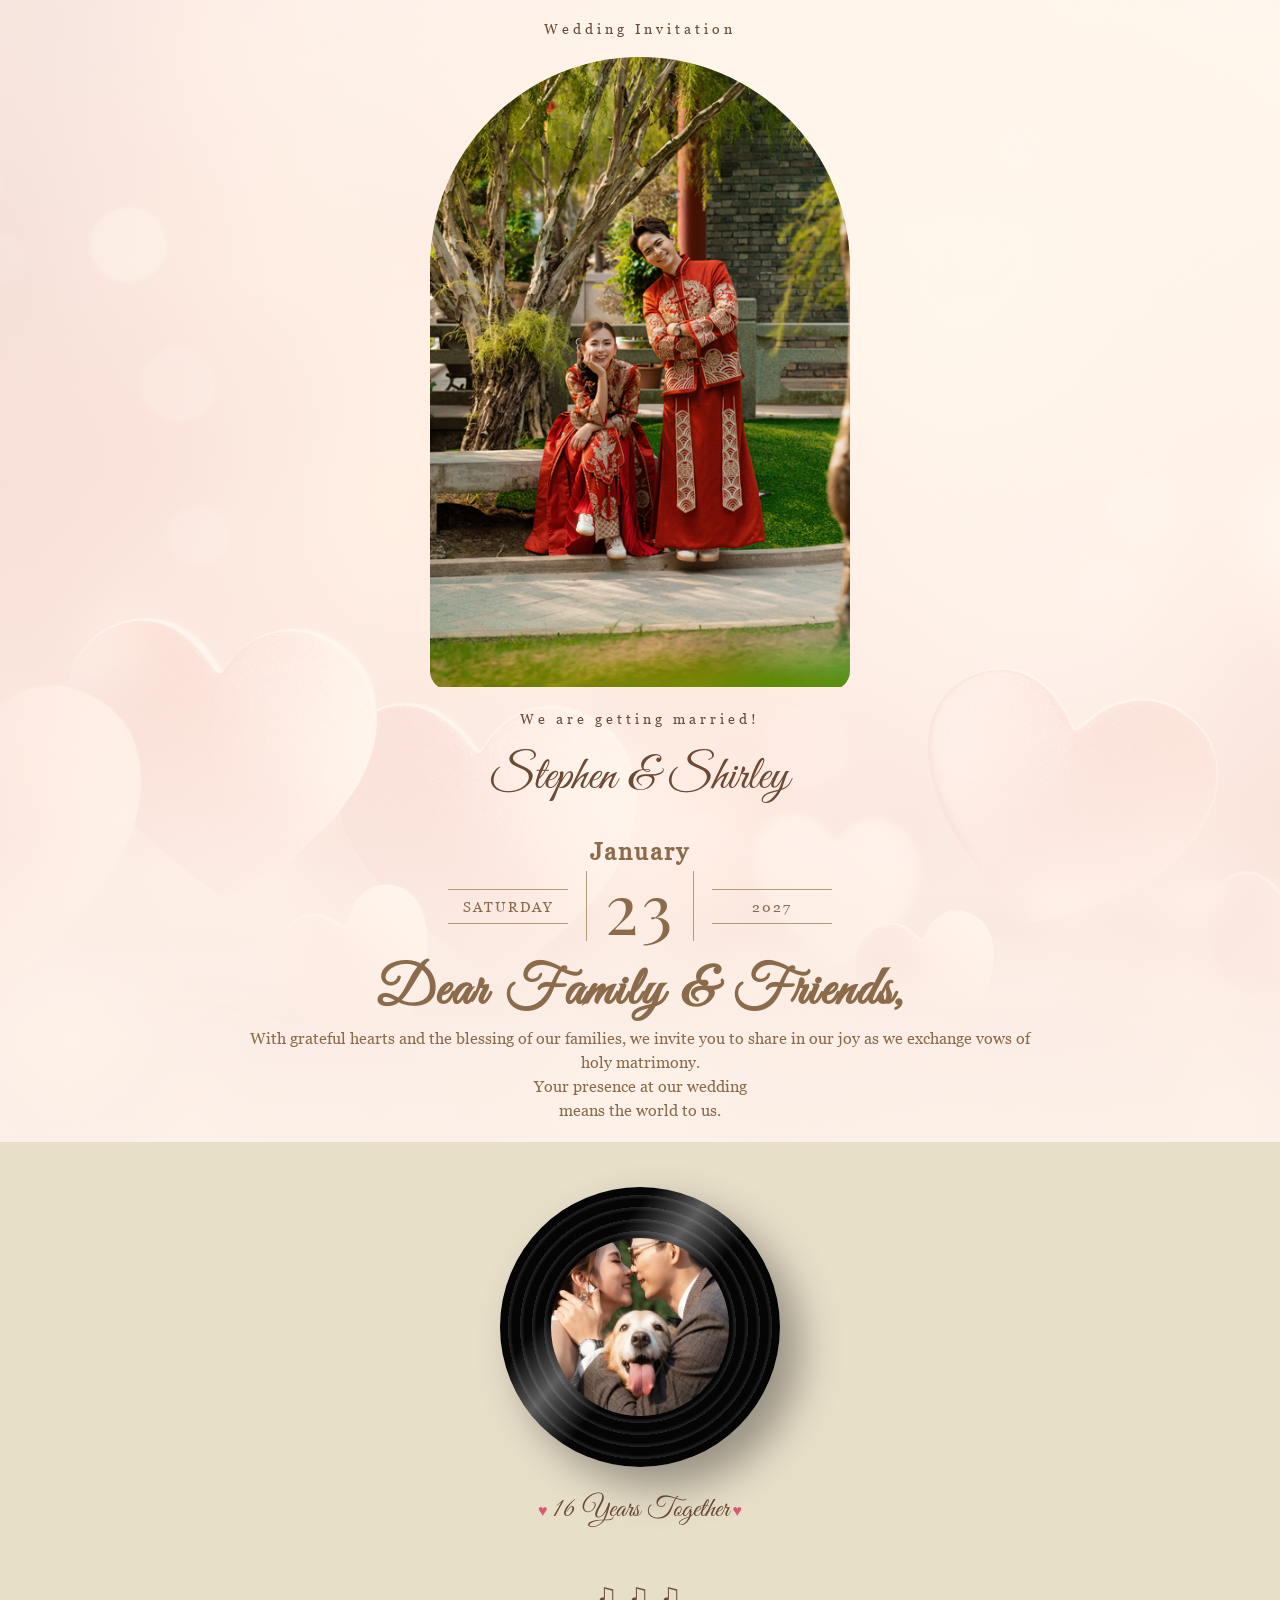
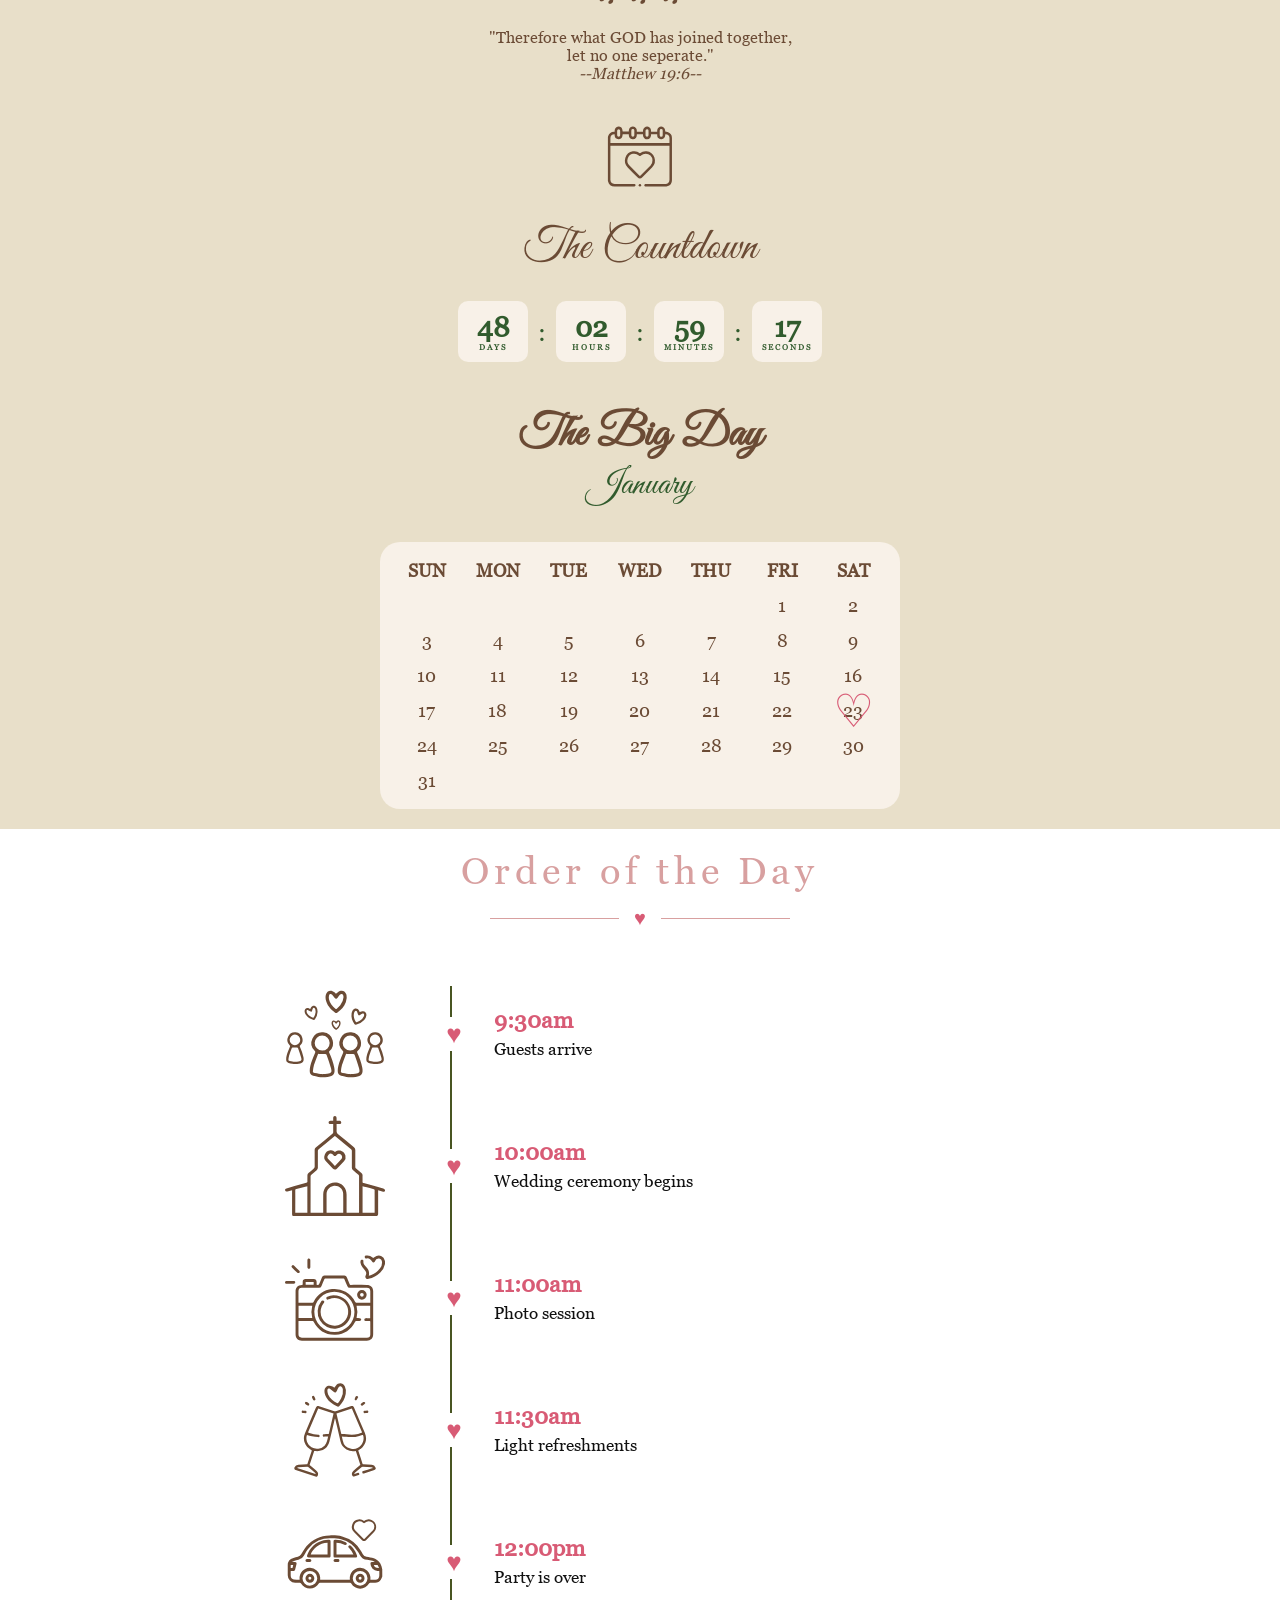
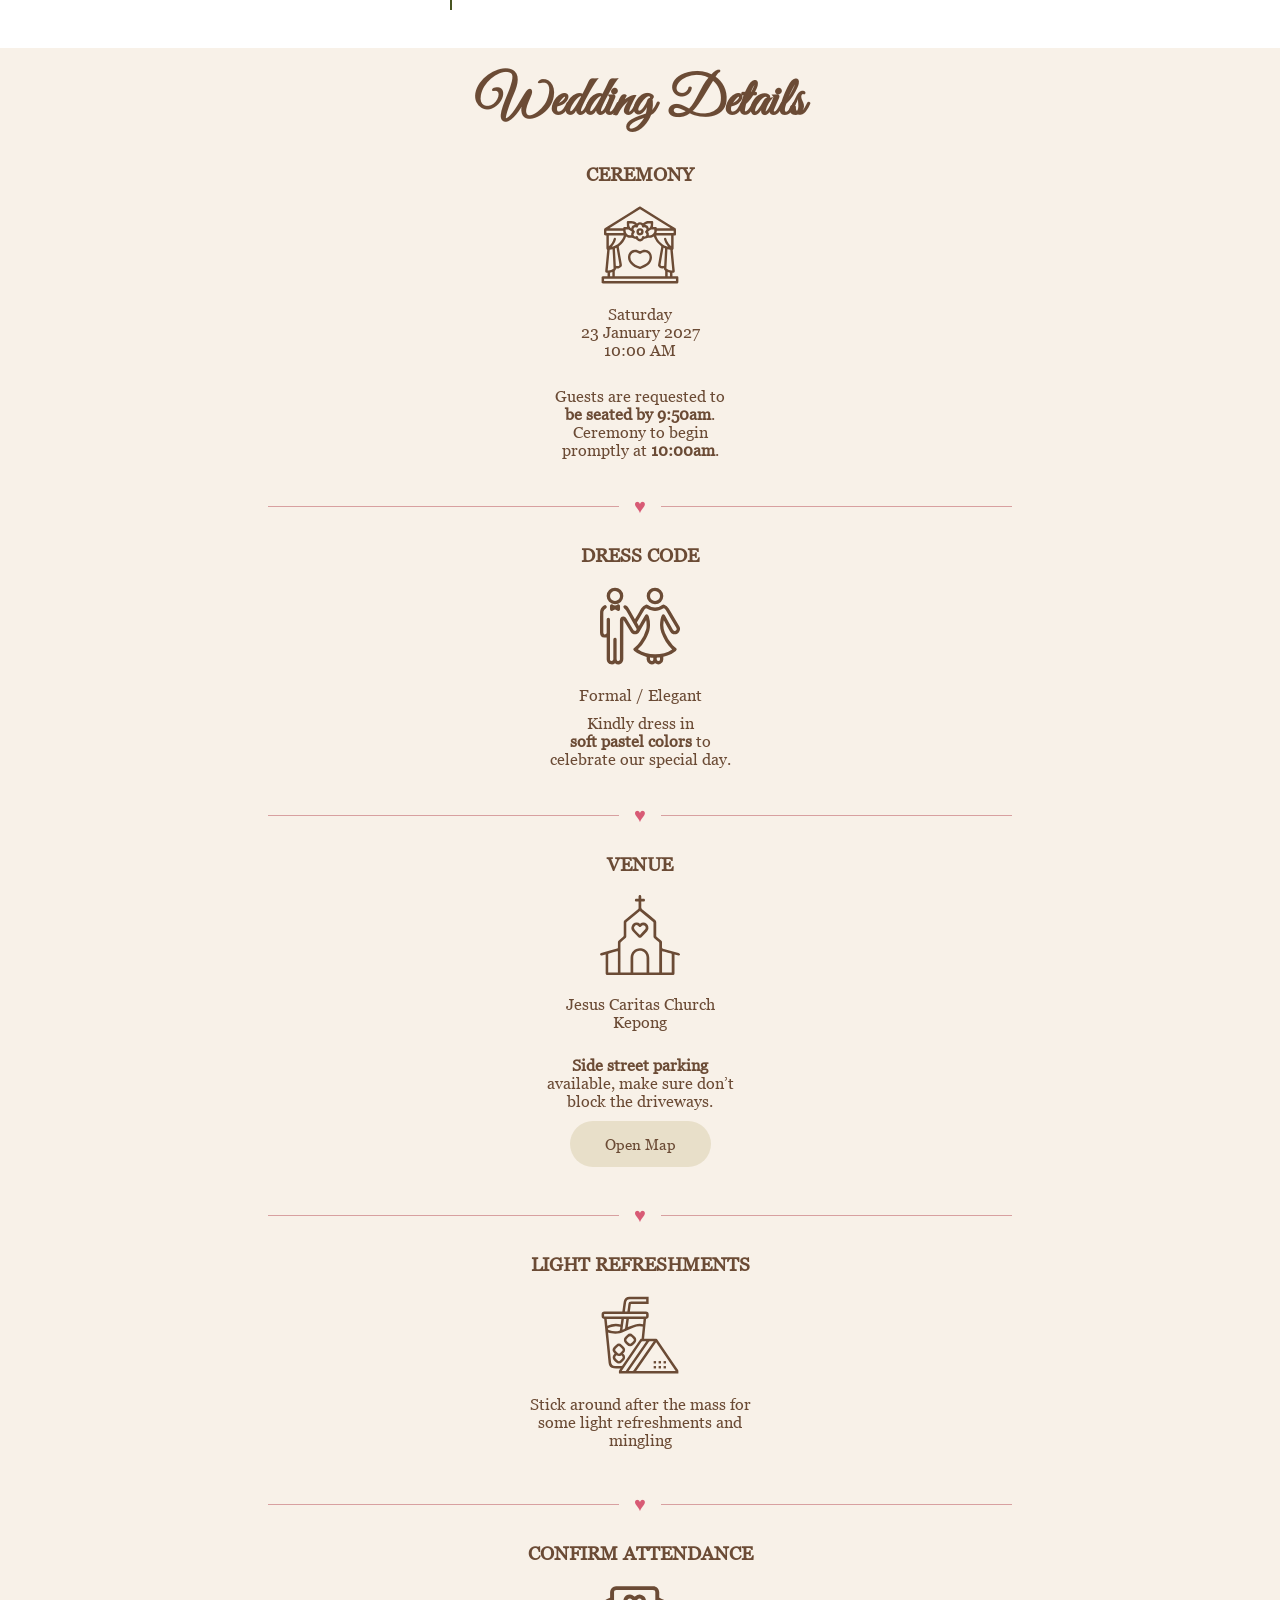
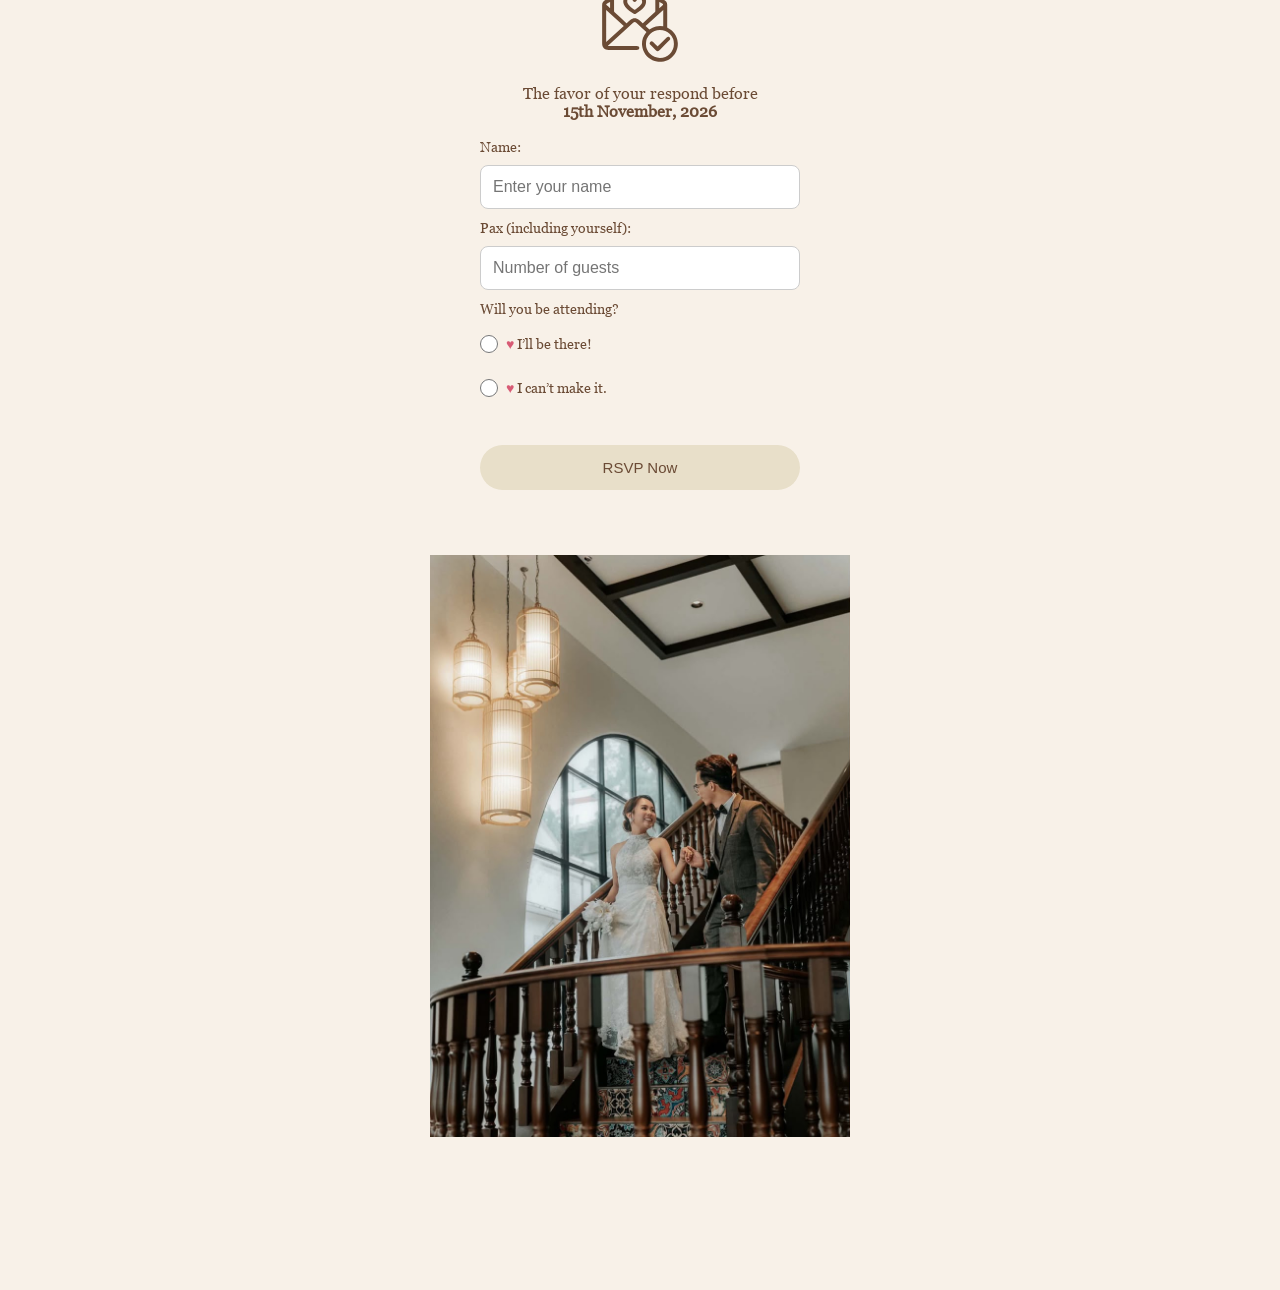
==== index.html @ 40337e04 "Add files via upload" ====
﻿<!DOCTYPE html>
<html lang="en">
<head>
    <meta charset="UTF-8">
    <meta name="viewport" content="width=device-width, initial-scale=1.0">

    <title>Wedding Invitation</title>

    <link rel="stylesheet" href="style.css">

    <link href="https://fonts.googleapis.com/css2?family=Great+Vibes&family=Ma+Shan+Zheng&family=Playfair+Display:wght@400;600&display=swap" rel="stylesheet">

</head>

<body>


    <section class="hero">
        <p class="small">
            Wedding Invitation
        </p>

        <div class="hero-banner">
            <img src="assets/couple-main.jpg" alt="Wedding Couple">
            <div class="monogram">
            </div>
        </div>

        <div class="content reveal">

            <p class="small">
                We are getting married!
            </p>

            <h1>
                Stephen & Shirley
                <br />
            </h1>

            <div class="wedding-date">

                <div class="year">
                    January
                </div>

                <div class="date-row">

                    <div class="date-side">
                        <span>SATURDAY</span>
                    </div>


                    <div class="date-number">
                        23
                    </div>


                    <div class="date-side">
                        <span>2027</span>
                    </div>

                </div>


                <div class="lunar">
                    <br />
                   <h2>Dear Family & Friends,</h2>
                        
                    <span>
                        With grateful hearts and the blessing of our families, we invite you to share in our joy as we exchange vows of holy matrimony. <br />Your presence at our wedding <br />means the world to us.
                    </span>
                </div>

            </div>
</div>

    </section>

    <section class="vinyl-section reveal">

        <p class="vinyl-title">
           
        </p>

        <div class="vinyl" id="vinyl">

            <div class="vinyl-photo">
                <img src="assets/couple3.jpg">
            </div>

        </div>

        <p style="margin: 25px 0;">
            <span style="color: #d85b75;">♥ </span>
            <span style="font-family: 'Great Vibes Local', 'Great Vibes', cursive; font-size: 28px;">⁠16 Years Together</span>
            <span style="color: #d85b75;">♥ </span>
        </p>
        <p class="music-text">
            <span class="music-note">♫</span>
            <span class="music-note">♫</span>
            <span class="music-note">♫</span>
        </p>

        
        <br />
        <p>"Therefore what GOD has joined together,<br /> let no one seperate." </p>
        <p style="font-style:italic">--Matthew 19:6--</p>

        <audio id="music" autoplay loop>

            <source src="assets/music-new.mp3"
                    type="audio/mp3">
        </audio>


    </section>

    <section class="count reveal calendar-section">


        <div class="countdown-calendar-icon" aria-hidden="true">
            <div class="">
                <img style="width: 80%; margin: 0 auto;" src="assets/wedding-icon_calender.svg" alt="Bride and groom wedding icon" />
            </div>
        </div>

        <p class="small-title">
            The Countdown
        </p>


        <div class="big-countdown">


            <div class="countdown-container">
                <span id="days">00</span>
                <p>DAYS</p>
            </div>


            <div class="colon">:</div>


            <div class="countdown-container">
                <span id="hours">00</span>
                <p>HOURS</p>
            </div>


            <div class="colon">:</div>


            <div class="countdown-container">
                <span id="mins">00</span>
                <p>MINUTES</p>
            </div>


            <div class="colon">:</div>


            <div class="countdown-container">
                <span id="secs">00</span>
                <p>SECONDS</p>
            </div>


        </div>

        <h2 class="big-day">
            The Big Day
        </h2>


        <div class="month">
            January
        </div>




        <div class="calendar">


            <div>SUN</div>
            <div>MON</div>
            <div>TUE</div>
            <div>WED</div>
            <div>THU</div>
            <div>FRI</div>
            <div>SAT</div>


            <span></span>
            <span></span>
            <span></span>
            <span></span>
            <span></span>


            <span>1</span>
            <span>2</span>
            <span>3</span>
            <span>4</span>
            <span>5</span>

            <span>6</span>
            <span>7</span>
            <span>8</span>
            <span>9</span>
            <span>10</span>
            <span>11</span>
            <span>12</span>


            <span>13</span>
            <span>14</span>
            <span>15</span>
            <span>16</span>
            <span>17</span>
            <span>18</span>
            <span>19</span>


            <span>20</span>
            <span>21</span>
            <span>22</span>
            <span class="wedding-day hithere">23</span>
            <span>24</span>
            <span>25</span>
            <span>26</span>


            <span>27</span>
            <span>28</span>
            <span>29</span>
            <span>30</span>
            <span>31</span>


        </div>
    </section>

    <section class="timeline-section reveal">
        <h2 class="timeline-title">Order of the Day</h2>
        <div class="love-divider timeline-heading-divider"><span>♥</span></div>

        <div class="timeline">
            <div class="timeline-item">
                <div class="timeline-icon bounce">
                    <img src="assets/wedding-icon_guest.svg" alt="Bride and groom wedding icon" />
                </div>
                <div class="timeline-heart" aria-hidden="true">♥</div>
                <div class="info">
                    <h4>9:30am</h4>
                    <p>Guests arrive</p>
                </div>
            </div>

            <div class="timeline-item"> 
                <div class="timeline-icon bounce2">
                    <img src="assets/wedding-icon_chruch.svg" alt="Bride and groom wedding icon" />
                </div>
                <div class="timeline-heart" aria-hidden="true">♥</div>
                <div class="info">
                    <h4>10:00am</h4>
                    <p>Wedding ceremony begins</p>
                </div>
            </div>

            <div class="timeline-item">
                <div class="timeline-icon bounce">
                    <img src="assets/wedding-icon_photo.svg" alt="Bride and groom wedding icon" />
                </div>
                <div class="timeline-heart" aria-hidden="true">♥</div>
                <div class="info">
                    <h4>11:00am</h4>
                    <p>Photo session</p>
                </div>
            </div>

            <div class="timeline-item">
                <div class="timeline-icon bounce2">
                    <img src="assets/wedding-icon_light refreshment.svg" alt="Bride and groom wedding icon" />
                </div>
                <div class="timeline-heart" aria-hidden="true">♥</div>
                <div class="info">
                    <h4>11:30am</h4>
                    <p>Light refreshments</p>
                </div>
            </div>

            <div class="timeline-item">
                <div class="timeline-icon bounce">
                    <img src="assets/wedding-icon_party over.svg" alt="Bride and groom wedding icon" />
                </div>
                <div class="timeline-heart" aria-hidden="true">♥</div>
                <div class="info">
                    <h4>12:00pm</h4>
                    <p>Party is over</p>
                </div>
            </div>
        </div>
    </section>

    
    <section class="details reveal">

        <h2>
            Wedding Details
        </h2>


        <div class="card love-icon">

            <h3>
                Ceremony
            </h3>
            <div class="icon">
                <img src="assets/wedding-icon_ceremony.svg" alt="Bride and groom wedding icon" />
            </div>

            <p>
                Saturday<br>
                23 January 2027<br>
                10:00 AM
            </p>
            <br />
            <p style="padding: 10px; border-radius: 10px; width: 65%; margin: 0 auto;">Guests are requested to <strong class="pulse-text-size">be seated by 9:50am</strong>. Ceremony to begin promptly at <strong>10:00am</strong>.</p>

        </div>

        <div class="love-divider">
            <span>♥</span>
        </div>

        <div class="card love-icon">
            <h3>
                Dress Code
            </h3>
            <div class="icon">
                <img src="assets/wedding-icon_dress code.svg" alt="Bride and groom wedding icon" />
            </div>
            <p>
                Formal / Elegant
            </p>

            <p style="padding: 10px; border-radius: 10px;width: 70%;margin: 0 auto;">
                Kindly dress in <strong class="pulse-text-size">soft pastel colors</strong>
                to celebrate our special day.
            </p>
        </div>
        <div class="love-divider">
            <span>♥</span>
        </div>

        <div class="card love-icon">

            <h3>
                Venue
            </h3>
            <div class="icon">
                <img src="assets/wedding-icon_chruch.svg" alt="Bride and groom wedding icon" />
            </div>

            <p>
                Jesus Caritas Church<br>
                Kepong
            </p>
            <p style="padding: 10px; border-radius: 10px; width: 70%; margin: 15px auto;"><strong class="pulse-text-size">Side street parking</strong> available, make sure don’t block the driveways.</p>
            <a href="https://maps.app.goo.gl/SShtHz4mryDE18GN8" target="_blank">
                Open Map
            </a>

        </div>

        <div class="love-divider" style="margin-top: 25px;">
            <span>♥</span>
        </div>
        <div class="card love-icon">
            <h3>
                Light Refreshments
            </h3>
            <div class="icon">
                <img src="assets/wedding-icon_light refreshment2.svg" alt="Bride and groom wedding icon" />
            </div>

            <p style=" width: 70%; margin: 0 auto;">
                Stick around after the mass for some light refreshments and mingling
            </p>
            <br />
        </div>

        <div class="love-divider">
            <span>♥</span>
        </div>

        <div class="card love-icon">
            <h3>
                Confirm Attendance
            </h3>

            <div class="icon hithere">
                <img src="assets/wedding-icon_RSVP.svg" alt="Bride and groom wedding icon" />
            </div>
            <p>
                The favor of your respond before<br /> <strong class="pulse-text-size">15th November, 2026</strong>
            </p>
            <br />

            <div class="rsvp-form">

                <label for="guestName">Name:</label>
                <input type="text" id="guestName" placeholder="Enter your name">

                <label for="guestPax">Pax (including yourself):</label>
                <input type="number" id="guestPax" placeholder="Number of guests" min="" value="">

                <label for="confirm">Will you be attending?</label>

                <label class="rsvp-option">
                    <input type="radio" name="attendance" value="I’ll be there!" required>
                    <span><span style="color:#d85b75">♥</span> I’ll be there!</span>
                </label>
                <label class="rsvp-option">
                    <input type="radio" name="attendance" value="I can’t make it.">
                    <span><span style="color:#d85b75">♥</span> I can’t make it.</span>
                </label>

                <button type="button" class="whatsapp" onclick="sendRSVP()">
                    RSVP Now
                </button>
            </div>
        </div>


    </section>



    <section class="couple reveal couple-intro">

        <div class="couple-photo2">
            <img src="assets/couple-main2.jpg">
        </div>

    </section>


    <section class="rsvp reveal">
        <br />
        <br />
        <h2 style="font-size: 38px; margin-top: -50px; ">
            See You There
        </h2>
        
    </section>

    <script src="script.js"></script>


    

</body>
</html>
---- style.css ----
/* Local fonts bundled with this website */
@font-face {
    font-family: "Great Vibes Local";
    src: url("./font/GreatVibes-Regular.otf") format("opentype");
    font-weight: 400;
    font-style: normal;
    font-display: swap;
}

@font-face {
    font-family: "Georgia Local";
    src: url("./font/georgia.ttf") format("truetype");
    font-weight: 400;
    font-style: normal;
    font-display: swap;
}

* {
    margin: 0;
    padding: 0;
    box-sizing: border-box;
}


body {
    font-family: 'Georgia Local';
    background: #f8f1e8;
    color: #6b4b35;
    overflow-x: hidden;
}


section {
    /*min-height: 100vh;*/
    display: flex;
    justify-content: center;
    align-items: center;
    text-align: center;
    padding: 20px;
    flex-direction: column;
}


/* HERO */


.hero {
    background: linear-gradient( rgba(255,245,235,.8), rgba(255,245,235,.9) ), url("assets/bg.jpg");
    background-size: cover;
    background-position: center;
    position: relative;
}


.small {
    letter-spacing: 4px;
    font-size: 14px;
}


h1 {
    font-family: 'Great Vibes Local', 'Great Vibes', cursive;
    font-size: 48px;
    font-weight: 400;
    margin: 20px 0;
}



h2 {
    font-family: 'Great Vibes Local', 'Great Vibes', cursive;
    font-size: 55px;
}



/* Luxury Date Style */


.wedding-date {
    margin-top: 30px;
    color: #8b6b4a;
    letter-spacing: 2px;
}



.year {
    font-size: 24px;
    margin-bottom: 5px;
    font-weight: 800;
}



.date-row {
    display: flex;
    align-items: center;
    justify-content: center;
    gap: 18px;
}



.date-number {
    font-family: 'Playfair Display',serif;
    font-size: 70px;
    line-height: 1;
    padding: 0 18px;
    border-left: 1px solid #b69b78;
    border-right: 1px solid #b69b78;
}



.date-side {
    width: 120px;
    border-top: 1px solid #b69b78;
    border-bottom: 1px solid #b69b78;
    padding: 8px 0;
    text-transform: uppercase;
}



    .date-side span {
        display: block;
        font-size: 14px;
    }



    .date-side small {
        font-size: 12px;
        letter-spacing: 3px;
    }



.lunar {
    font-size: 13px;
    width: 90%;
    margin: 0 auto;
}

    .lunar > span {
        font-size: 16px;
        letter-spacing: 0;
        line-height:1.5;
    }





@media(max-width:600px) {


    .date-number {
        font-size: 55px;
    }


    .date-side {
        width: 90px;
    }


        .date-side span {
            font-size: 14px;
        }
}


button,
.whatsapp,
.card a {
    margin-top: 30px;
    padding: 14px 35px;
    border-radius: 40px;
    border: none;
    background: #e8dfc9;
    color: #6b4b35;
    text-decoration: none;
    font-size: 15px;
}




/* IMAGE */


.couple img {
    height: 100%;
    object-fit: cover;
}





/* COUNTDOWN */


.timer {
    display: flex;
    gap: 20px;
}


    .timer div {
        background: white;
        padding: 20px;
        width: 100px;
        border-radius: 20px;
        box-shadow: 0 10px 30px rgba(0,0,0,.08);
    }


    .timer span {
        display: block;
        font-size: 35px;
    }





/* CARD */


.card {
    padding: 10px;
    margin: 15px;
    width: 280px;
    border-radius: 25px;
}

.card h3 {
    text-transform: uppercase;
}

.love-divider {
    display: flex;
    align-items: center;
    gap: 15px;
    width: 60%;
}

.love-divider::before,
.love-divider::after {
    content: "";
    flex: 1;
    height: 1px;
    background: #d8a0a0;
}

.love-divider span {
    color: #d85b75;
    font-size: 20px;
}


/* ANIMATION */


.reveal {
    opacity: 0;
    transform: translateY(60px);
    transition: 1.2s;
}


    .reveal.active {
        opacity: 1;
        transform: translateY(0);
    }



/* CALENDAR COUNTDOWN */


.calendar-section {
    background: #e8dfc9;
}


.small-title {
    font-family: 'Great Vibes Local', 'Great Vibes', cursive;
    font-size: 45px;
    color: #6b4b35;
}


.big-countdown {
    display: flex;
    align-items: center;
    gap: 10px;
    margin: 25px 0;
    color: #315b2d;
}



    .big-countdown span {
        font-size: 28px;
        font-weight: 600;
    }



    .big-countdown p {
        font-size: 8px;
        letter-spacing: 2px;
        font-weight: bold;
    }


.countdown-container {
    background: #f8f1e8;
    padding: 10px;
    border-radius: 10px;
    width: 70px;
}


.colon {
    font-size: 25px;
}



.big-day {
    font-size: 45px;
    color: #6b4b35;
    margin: 20px 0 0;
}



.month {
    font-family: 'Great Vibes Local', 'Great Vibes', cursive;
    font-size: 35px;
    color: #315b2d;
    margin-bottom: 35px;
}




.calendar {
    width: 400px;
    height: auto;
    display: grid;
    grid-template-columns: repeat(7,1fr);
    gap: 18px;
    font-size: 16px;
    background: #f8f1e8;
    padding: 10px;
    border-radius: 20px;
}



    .calendar div {
        font-weight: bold;
    }



    .calendar span {
        position: relative;
    }



.wedding-day::before {
    content: "♡";
    position: absolute;
    font-size: 38px;
    color: #d85b75;
    top: 50%;
    left: 50%;
    transform: translate(-50%,-50%);
}



@media(max-width:600px) {


    .big-countdown span {
        font-size: 28px;
    }


    .calendar {
        width: 100%;
        gap: 14px;
        background: #f8f1e8;
        padding: 10px;
        border-radius: 20px;
    }
}




/* HERO PHOTO BANNER */


.hero-banner {
    width: 100%;
    max-width: 420px;
    margin: 20px auto;
    position: relative;
    border-radius: 220px 220px 20px 20px;
    overflow: hidden;
    animation: bannerIn 1.8s ease;
}



    .hero-banner img {
        width: 100%;
        height: 100%;
        object-fit: cover;
        object-position: center;
    }



/* Initial Logo */


.monogram {
    position: absolute;
    top: 35px;
    left: 50%;
    transform: translateX(-50%);
    font-family: 'Great Vibes Local', 'Great Vibes', cursive;
    font-size: 38px;
    color: white;
    opacity: .85;
    text-shadow: 0 5px 20px rgba(0,0,0,.25);
}




@keyframes bannerIn {


    from {
        opacity: 0;
        transform: translateY(60px) scale(.95);
    }


    to {
        opacity: 1;
        transform: translateY(0) scale(1);
    }
}


/* INTRO SECTION */

.couple-intro {
    color: #8b6b4a;
    /*padding: 90px 20px;*/
}


/* Signature name */


.signature {
    font-family: 'Great Vibes', cursive;
    font-size: 72px;
    color: #b5a06f;
    font-weight: 400;
    margin-bottom: 10px;
}



.chinese-name {
    font-size: 22px;
    letter-spacing: 8px;
    font-weight: 600;
    margin-bottom: 45px;
    font-family: 'Ma Shan Zheng';
}



/* ring image */

.ring-icon {
    width: 100px;
}


    .ring-icon img {
        width: 55px;
        opacity: .7;
    }




/* Text */

.invite-text {
    max-width: 450px;
    margin: 40px auto;
    font-size: 14px;
    line-height: 2;
}


    .invite-text .eng {
        font-family: 'Playfair Display';
        font-style: italic;
    }


.cn {
    letter-spacing: 3px;
}



.line {
    width: 80px;
    height: 1px;
    background: #b5a06f;
    margin: 25px auto;
}



/* bottom photo */

.couple-photo {
    margin-top: 50px;
    width: 260px;
    height: 360px;
    border-radius: 150px 150px 20px 20px;
    overflow: hidden;
    box-shadow: 0 20px 40px rgba(0,0,0,.15);
}

.couple-photo2 {
}



    .couple-photo img, 
    .couple-photo2 img {
        width: 100%;
        height: 100%;
        object-fit: cover;
    }





@media(max-width:600px) {


    .signature {
        font-size: 55px;
    }


    .chinese-name {
        font-size: 28px;
        letter-spacing: 5px;
        font-weight: 200;
    }


    .couple-photo {
        width: 220px;
        height: 320px;
    }
}




/* VINYL PLAYER */


.vinyl-section {
    background: #e8dfc9;
}



.vinyl {
    width: 300px;
    height: 300px;
    border-radius: 50%;
    position: relative;
    display: flex;
    justify-content: center;
    align-items: center;
    background: repeating-radial-gradient( circle, #050505 0px, #050505 8px, #181818 10px, #222 12px );
    overflow: hidden;
    box-shadow: 20px 20px 40px rgba(0,0,0,.35);
    animation: spin 8s linear infinite;
}

    /* shine */

    .vinyl::before {
        content: "";
        position: absolute;
        width: 100%;
        height: 100%;
        border-radius: 50%;
        background: linear-gradient( 130deg, transparent 30%, rgba(255,255,255,.35), transparent 55% );
        z-index: 2;
    }


/* Your photo */

.vinyl-photo {
    width: 190px;
    height: 190px;
    border-radius: 50%;
    overflow: hidden;
    position: absolute;
    z-index: 5;
}

    .vinyl-photo img {
        width: 100%;
        height: 100%;
        object-fit: cover;
    }



    /* small center hole 

    .vinyl-photo::after {
        content: "";
        width: 15px;
        height: 15px;
        background: black;
        position: absolute;
        top: 50%;
        left: 50%;
        transform: translate(-50%,-50%);
        border-radius: 50%;
    }
        */

/* spinning */


@keyframes spin {


    from {
        transform: rotate(0deg);
    }


    to {
        transform: rotate(360deg);
    }
}



.music-text {
    margin-top: 25px;
    letter-spacing: 3px;
    font-size: 14px;
}


.music-text {
    display: flex;
    justify-content: center;
    align-items: center;
    gap: 8px;
    font-size: 28px;
}

.music-note {
    display: inline-block;
    animation: musicBounce 0.8s ease-in-out infinite alternate;
}

.music-note:nth-child(1) {
    animation-delay: 0s;
}

.music-note:nth-child(2) {
    animation-delay: 0.2s;
}

.music-note:nth-child(3) {
    animation-delay: 0.4s;
}

@keyframes musicBounce {
    from {
        transform: translateY(6px);
    }
    to {
        transform: translateY(-6px);
    }
}


.vinyl-title {
    margin-bottom: 25px;
    letter-spacing: 3px;
    font-size: 14px;
}




@media(max-width:600px) {

    .vinyl {
        width: 230px;
        height: 230px;
    }


    .vinyl-photo img {
        width: 210px;
        height: 210px;
    }
}




/* MOBILE */


@media(max-width:600px) {


    h1 {
        font-size: 48px;
    }


    h2 {
        font-size: 35px;
        font-weight: 200;
    }


    .timer {
        flex-direction: row;
        gap: 8px;
    }

        .timer div {
            width: 75px;
            padding: 15px 5px;
        }


        .timer span {
            font-size: 28px;
        }
}



/* TIMELINE */


/* Order of the Day */
.timeline-section {
    background: #ffffff;
    /* padding: 70px 24px;*/
    color: #111111;
}

.timeline-title {
    font-family: 'Great Vibes Local', 'Great Vibes', cursive;
    font-family: inherit;
    font-size: 38px;
    letter-spacing: 5px;
    text-align: center;
    color: #d8a0a0;
    margin: 0 0 14px;
    font-weight: 500;
    padding-bottom: 0;
}

.timeline-heading-divider {
    max-width: 300px;
    margin: 0 auto 38px;
}

.timeline {
    position: relative;
    width: min(100%, 760px);
    margin: 0 auto;
    padding: 0;
}

.timeline::before {
    content: "";
    position: absolute;
    top: 18px;
    bottom: 18px;
    left: 190px;
    width: 1.5px;
    background: #485522;
}

.timeline-item {
    display: grid;
    grid-template-columns: 150px 80px minmax(0, 1fr);
    align-items: center;
    position: relative;
    min-height: 132px;
    margin: 0;
    column-gap: 0;
}

.timeline-icon {
    width: 132px;
    height: 104px;
    display: flex;
    align-items: center;
    justify-content: center;
    color: #485522;
    justify-self: center;
}

.timeline-icon svg {
    width: 100%;
    height: 100%;
    overflow: visible;
}

.timeline-heart {
    z-index: 1;
    display: flex;
    align-items: center;
    justify-content: center;
    justify-self: center;
    width: 34px;
    height: 34px;
    background: #ffffff;
    color: #d85b75;
    font-size: 29px;
    line-height: 1;
    margin-left: 8px;
}

.timeline .info {
    width: auto;
    min-width: 0;
    padding: 8px 0 8px 4px;
    font-size: 18px;
    text-align: left;
}

.timeline .info h4 {
    color: #d85b75;
    font-size: 25px;
    letter-spacing: 0;
    font-weight: 700;
    line-height: 1.15;
    margin: 0 0 4px;
}

.timeline .info p {
    color: #111111;
    font-size: 19px;
    line-height: 1.3;
    margin: 0;
}

/* love icon */


.love-icon {
    max-width: 400px;
}



    .love-icon  h2 {
        font-size: 50px;
    }


.icon {
    display: flex;
    justify-content: center;
    align-items: center;
    width: 100%;
    margin: 20px auto;
    text-align: center;
}

.icon img {
    display: block;
    width: 80px;
    height: auto;
    max-width: 100%;
    margin: 0 auto;
}





@media(max-width:600px) {


    .timeline {
        width: 100%;
    }

        .timeline::before {
            left: 47%;
        }


    .icon {
        width: 55px;
        height: 55px;
        font-size: 25px;
    }
}



@media (max-width: 600px) {
    .timeline-section {
        padding: 48px 16px;
    }

    .timeline-title {
        font-size: 45px;
        letter-spacing: 3px;
        font-family: 'Great Vibes Local', 'Great Vibes', cursive;
    }

    .timeline-heading-divider {
        max-width: 210px;
        margin-bottom: 28px;
    }

    .timeline {
        width: 70%;
    }

    .timeline::before {
        left: 82px;
    }

    .timeline-item {
        grid-template-columns: 62px 40px minmax(0, 1fr);
        min-height: 112px;
    }

    .timeline-icon {
        width: 66px;
        height: 72px;
    }

    .timeline-heart {
        width: 28px;
        height: 28px;
        font-size: 23px;
    }

    .timeline .info {
        padding-left: 4px;
    }

    .timeline .info h4 {
        font-size: 18px;
    }

    .timeline .info p {
        font-size: 14px;
        line-height: 1.35;
    }
}


/* Countdown decorations matching the supplied reference */
.countdown-calendar-icon {
    width: 86px;
    height: 86px;
    margin: 0 auto 12px;
    color: #3f403c;
}
    .countdown-calendar-icon svg {
        display: block;
        width: 100%;
        height: 100%;
        color: #b69b78;
    }
.countdown-botanical-divider {
    width: min(320px, 78%);
    margin: 22px auto 28px;
    color: #77766f;
}
.countdown-botanical-divider svg {
    display: block;
    width: 100%;
    height: auto;
}



/* FINAL MOBILE OVERFLOW PATCH */
html {
    overflow-x: clip !important;
    width: 100%;
    max-width: 100%;
}

body {
    overflow-x: clip !important;
    width: 100%;
    max-width: 100%;
    min-width: 0;
    /* Keep body in normal document flow so the browser owns page scrolling. */
    position: static;
}

*,
*::before,
*::after {
    box-sizing: border-box;
}

@media screen and (max-width: 768px) {
    body > *,
    section,
    .hero,
    .hero-banner,
    .content,
    .count,
    .calendar-section,
    .timeline-section,
    .timeline,
    .couple-intro,
    .vinyl-section,
    .rsvp {
        max-width: 100% !important;
    }

    section {
        padding-left: 0px !important;
        padding-right: 0px !important;
    }

    .hero-banner {
        width: calc(100% - 16px) !important;
        max-width: 420px !important;
    }

    .calendar {
        width: 100% !important;
        max-width: 350px !important;
        grid-template-columns: repeat(7, minmax(0, 1fr)) !important;
        gap: 4px !important;
    }

    .timer {
        width: 100% !important;
        max-width: 100% !important;
        gap: 5px !important;
    }

    .timer > div {
        min-width: 0 !important;
        flex: 1 1 0 !important;
        width: auto !important;
    }

    .timeline {
        width: 100% !important;
        max-width: 60% !important;
    }

    .timeline-item {
        min-width: 0 !important;
        grid-template-columns: minmax(48px, 62px) 32px minmax(0, 1fr) !important;
    }

    .timeline-icon {
        width: 100% !important;
        max-width: 100px !important;
    }

    .timeline .info,
    .timeline .info p,
    .timeline .info h4 {
        min-width: 0 !important;
        overflow-wrap: anywhere;
    }

    .vinyl {
        width: min(230px, 72vw) !important;
        height: min(230px, 72vw) !important;
    }

    .vinyl-photo {
        width: 80% !important;
        height: 80% !important;
    }

    .invite-text,
    .love-icon,
    .couple-photo {
        width: 100% !important;
        max-width: 100% !important;
    }

    .couple-photo {
        max-width: 220px !important;
    }

    .chinese-name {
        max-width: 100% !important;
        overflow-wrap: anywhere;
    }
}


/* iOS Safari: keep touch scrolling native and vertical */
html {
    -webkit-text-size-adjust: 100%;
    overscroll-behavior-y: auto;
}
body {
    -webkit-overflow-scrolling: touch;
    /* Leave touch-action at the browser default for native Safari scrolling. */
}


/* Scroll performance: avoid promoting a large animated vinyl while it is off-screen */
.vinyl {
    will-change: transform;
}


/* DESKTOP CONSISTENCY FIX
   Keep the existing mobile styling, while giving desktop icons and typography
   consistent dimensions and preventing naturally-sized SVGs from appearing huge. */

/* All timeline artwork uses the same sized wrapper and image. */
.timeline-icon img {
    display: block;
    width: 100%;
    height: 100%;
    max-width: 100%;
    object-fit: contain;
}

/* The calendar SVG is an IMG, not an inline SVG. */
.countdown-calendar-icon img {
    display: block;
    width: 100%;
    height: 100%;
    object-fit: contain;
}

/* Keep the final couple photo within a controlled desktop width. */
.couple-photo2 {
    width: min(420px, 100%);
    margin: 0 auto;
}
.couple-photo2 img {
    display: block;
    width: 100%;
    height: auto;
    object-fit: cover;
}

/* Desktop/tablet: normalize icon sizes and text scale without changing the layout. */
@media screen and (min-width: 769px) {
    body {
        font-size: 16px;
    }

    .hero > .small,
    .content .small {
        font-size: 14px;
    }

    .hero-banner {
        max-width: 420px;
    }

    .countdown-calendar-icon {
        width: 86px;
        height: 86px;
    }

    .calendar {
        width: min(520px, 100%);
        gap: 14px;
        font-size: 18px;
        padding: 18px;
    }

    .wedding-day::before {
        font-family: Arial, sans-serif;
        font-size: 46px;
        line-height: 1;
    }

    .timeline {
        width: min(760px, 100%);
    }

    .timeline-item {
        grid-template-columns: 150px 80px minmax(0, 1fr);
        min-height: 132px;
    }

    .timeline-icon {
        width: 100px;
        height: 100px;
    }

    .timeline-heart {
        width: 34px;
        height: 34px;
        font-size: 26px;
    }

    .timeline .info h4 {
        font-size: 23px;
    }

    .timeline .info p {
        font-size: 17px;
    }

    .icon {
        width: 100%;
        min-height: 80px;
        margin: 20px auto;
    }

    .icon img {
        width: 80px;
        height: 80px;
        object-fit: contain;
    }

    .card {
        width: min(340px, calc(100% - 30px));
    }

    .love-icon h2 {
        font-size: 50px;
    }

    .vinyl {
        width: 280px;
        height: 280px;
    }

    .vinyl-photo {
        width: 63.333%;
        height: 63.333%;
    }

    .signature {
        font-size: 72px;
    }
}



/*---------------whatsapp---------------*/
.rsvp-form {
    display: flex;
    flex-direction: column;
    gap: 10px;
    max-width: 320px;
    margin: 0 auto;
}

.rsvp-form input {
    box-sizing: border-box;
    width: 100%;
    padding: 12px;
    font-size: 16px;
    border: 1px solid #ccc;
    border-radius: 8px;
}

.rsvp-form label {
    font-size: 14px;
    display:flex;
}




/* RSVP attendance choices */
.rsvp-option {
    display: flex;
    flex-direction: row;
    align-items: center;
    justify-content: flex-start;
    gap: 8px;
    width: 100%;
    max-width: 100%;
    box-sizing: border-box;
    padding: 8px 0;
    margin: 0;
    border: none;
    background: transparent;
    text-align: left;
    white-space: normal;
}

/* Radio button */
.rsvp-option input[type="radio"] {
    flex: 0 0 18px;
    width: 18px;
    height: 18px;
    margin: 0;
}

/* Keep the emoji and text together */
.rsvp-option span {
    display: inline;
    min-width: 0;
    overflow-wrap: break-word;
}

/* Form layout */
.rsvp-form {
    display: flex;
    flex-direction: column;
    align-items: stretch;
    width: 100%;
    max-width: 320px;
    margin: 0 auto;
    text-align: left;
}




.hithere {
  animation: hithere 1.5s ease infinite;
}
@keyframes hithere {
  30% { transform: scale(1.2); }
  40%, 60% { transform: rotate(-20deg) scale(1.2); }
  50% { transform: rotate(20deg) scale(1.2); }
  70% { transform: rotate(0deg) scale(1.2); }
  100% { transform: scale(1); }
}

.bounce {
  animation: bounce 2s ease infinite;
}
@keyframes bounce {
    70% { transform:translateY(0%); }
    80% { transform:translateY(-15%); }
    90% { transform:translateY(0%); }
    95% { transform:translateY(-7%); }
    97% { transform:translateY(0%); }
    99% { transform:translateY(-3%); }
    100% { transform:translateY(0); }
}

.bounce2 {
  animation: bounce2 1.5s ease infinite;
}
@keyframes bounce2 {
	0%, 20%, 50%, 80%, 100% {transform: translateY(0);}
	40% {transform: translateY(-30px);}
	60% {transform: translateY(-15px);}
}



.pulse-text-size {
  display: inline-block; /* Required for transform to work on inline elements */
  
  /* Apply the animation */
  animation: pulse-size 2s infinite ease-in-out;
}

@keyframes pulse-size {
  0% {
    transform: scale(1);
  }
  50% {
    transform: scale(1.08); /* Scales up slightly */
  }
  100% {
    transform: scale(1);
  }
}
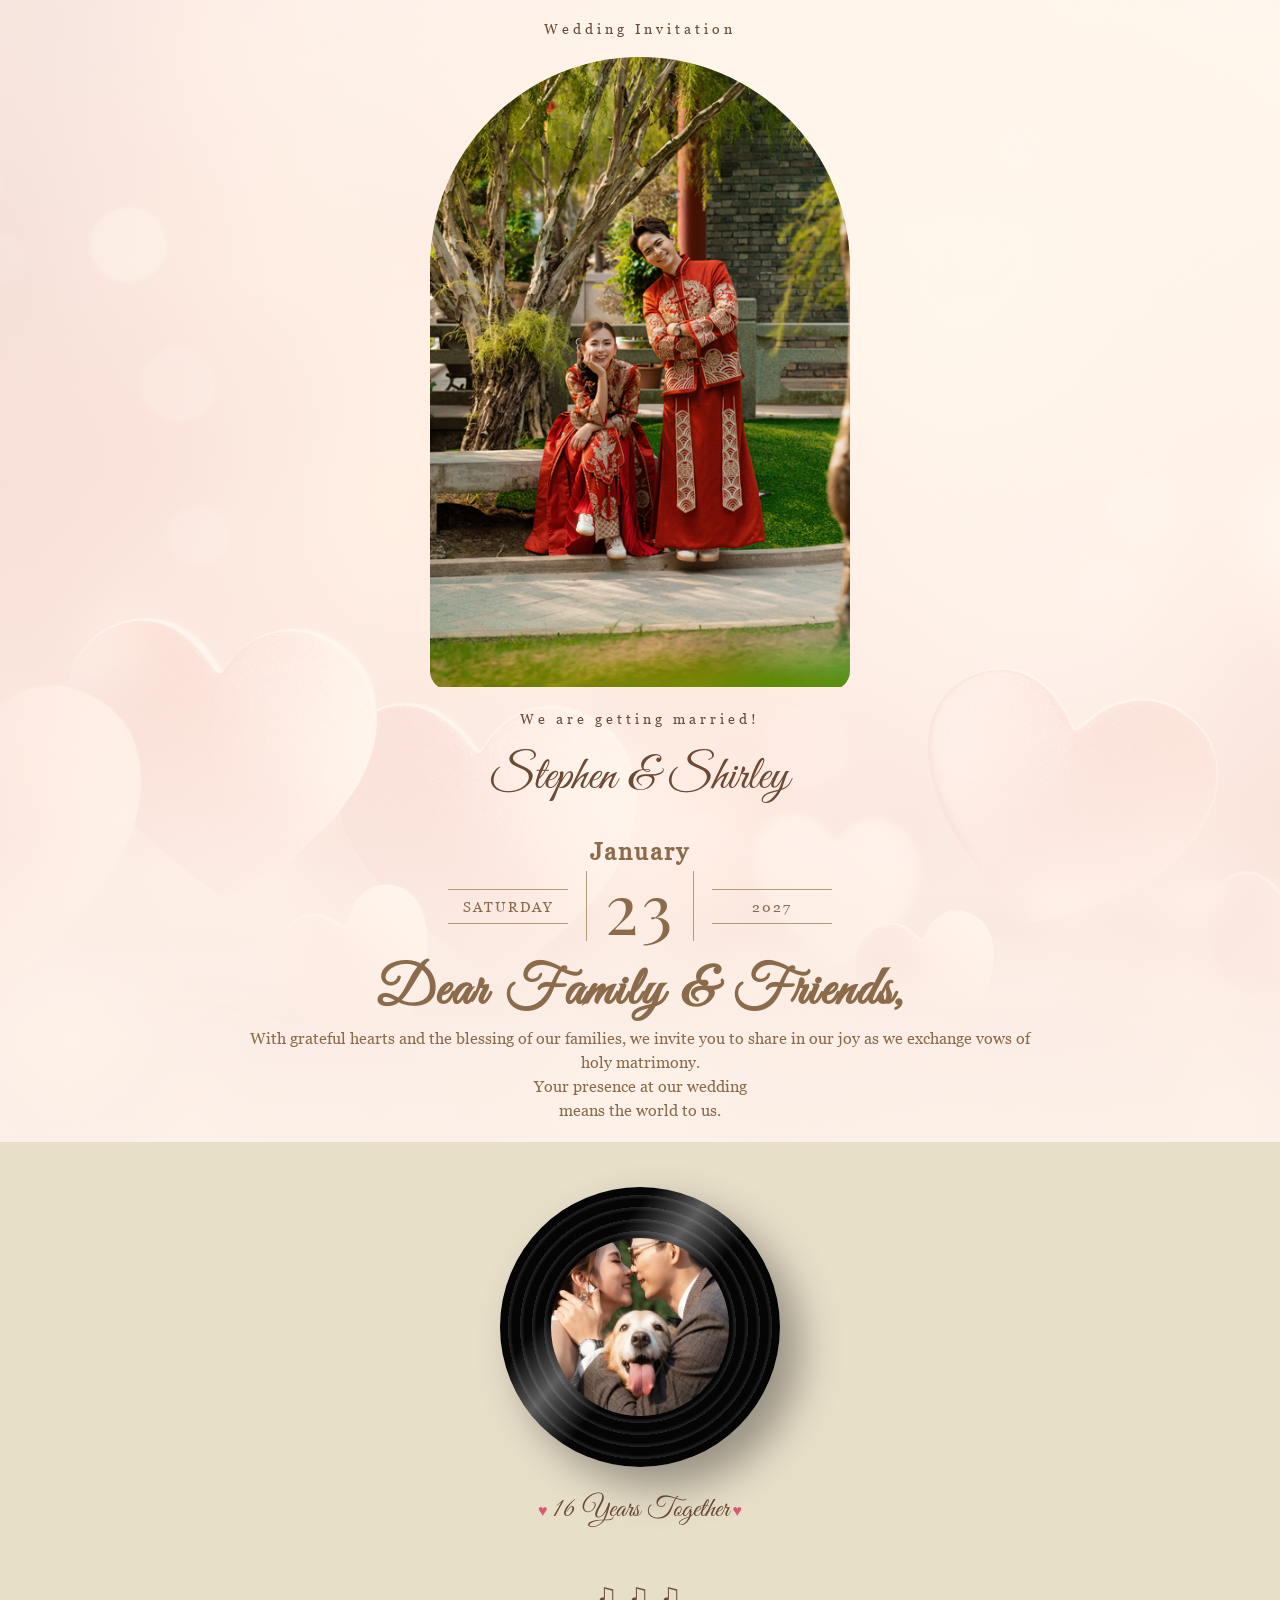
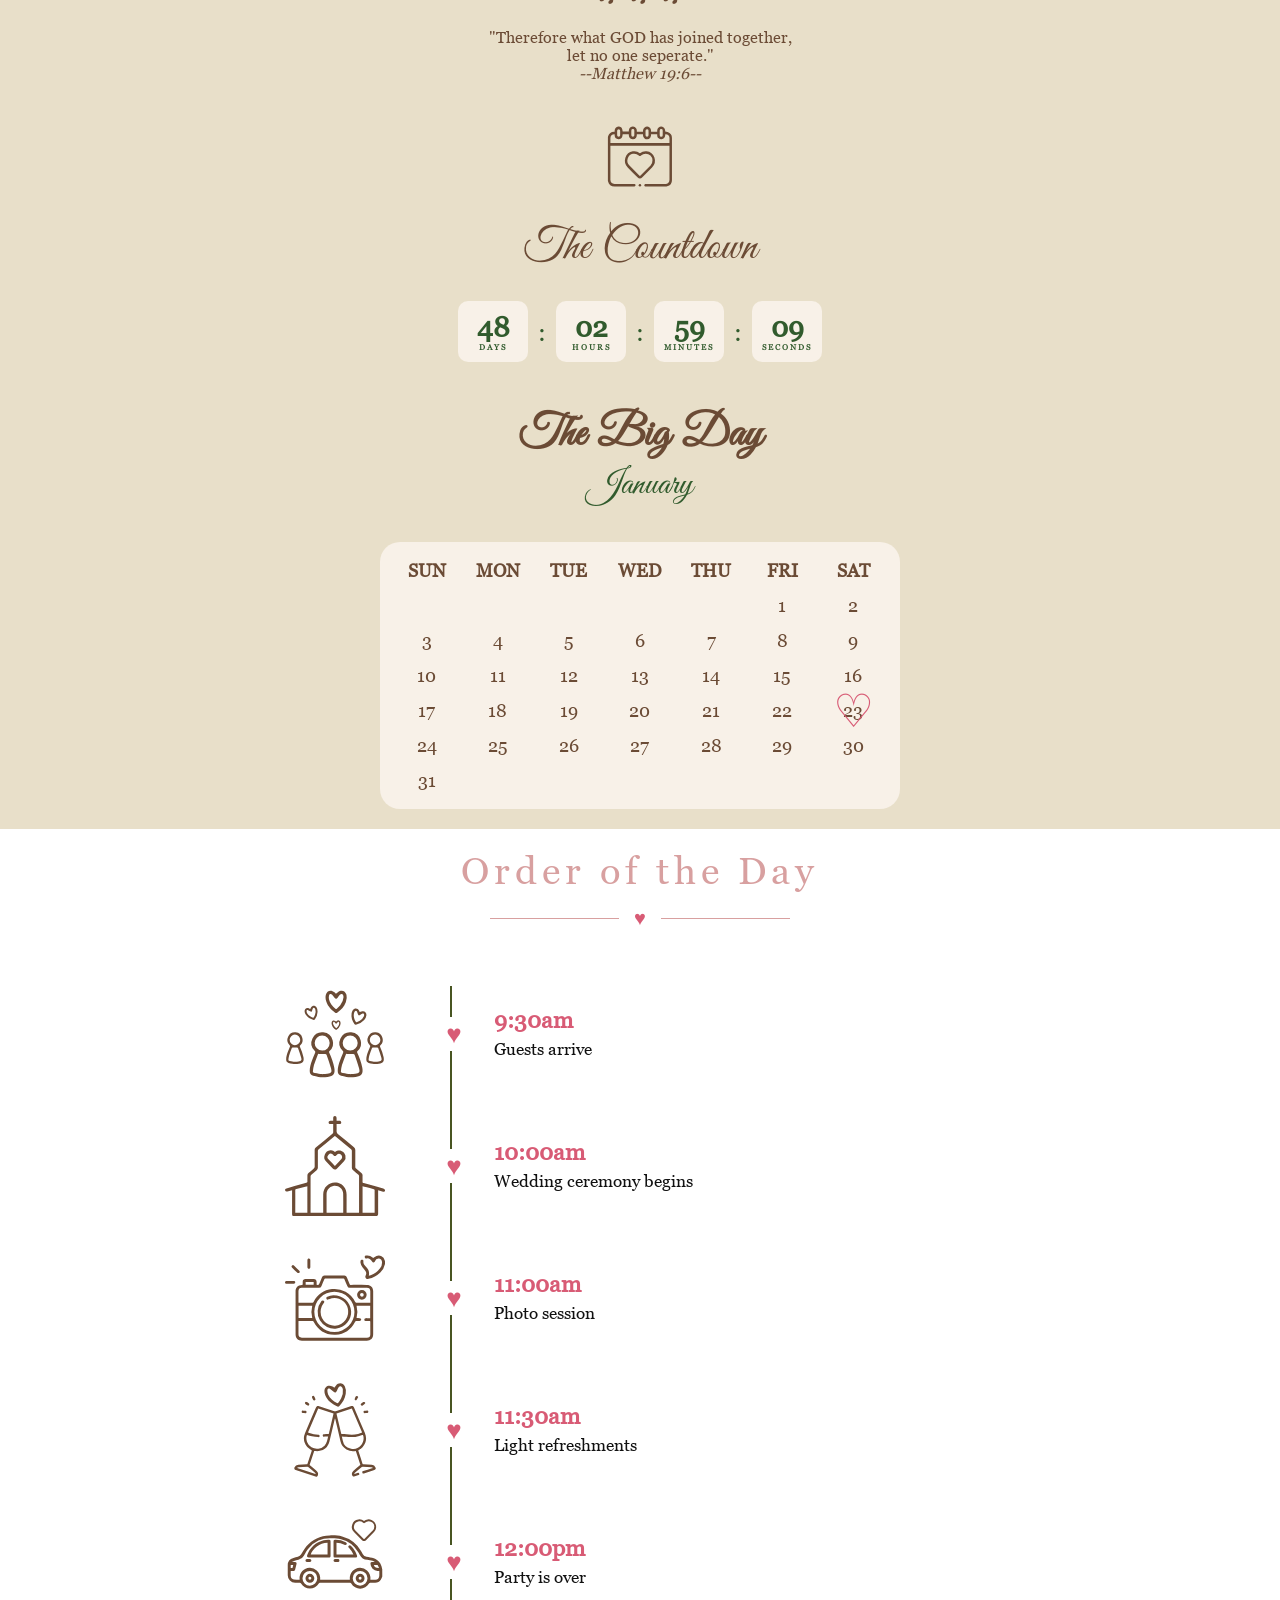
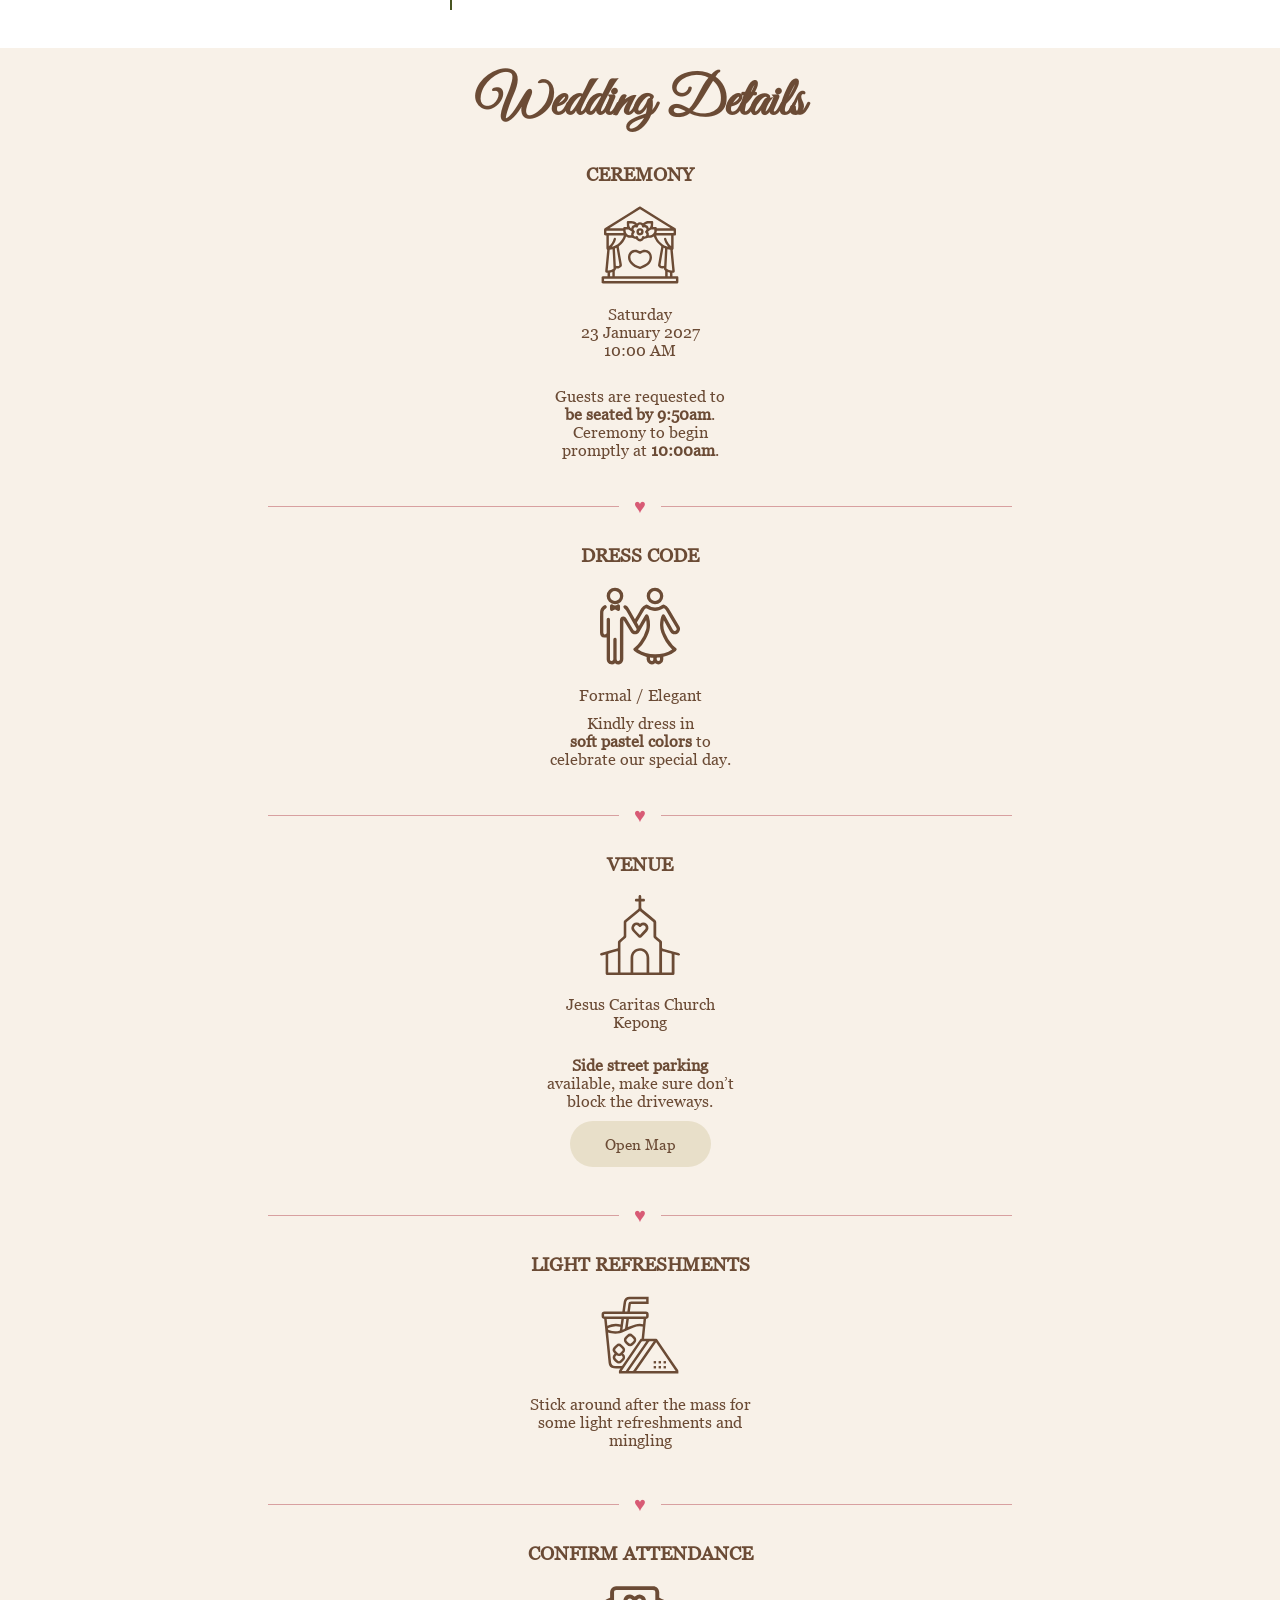
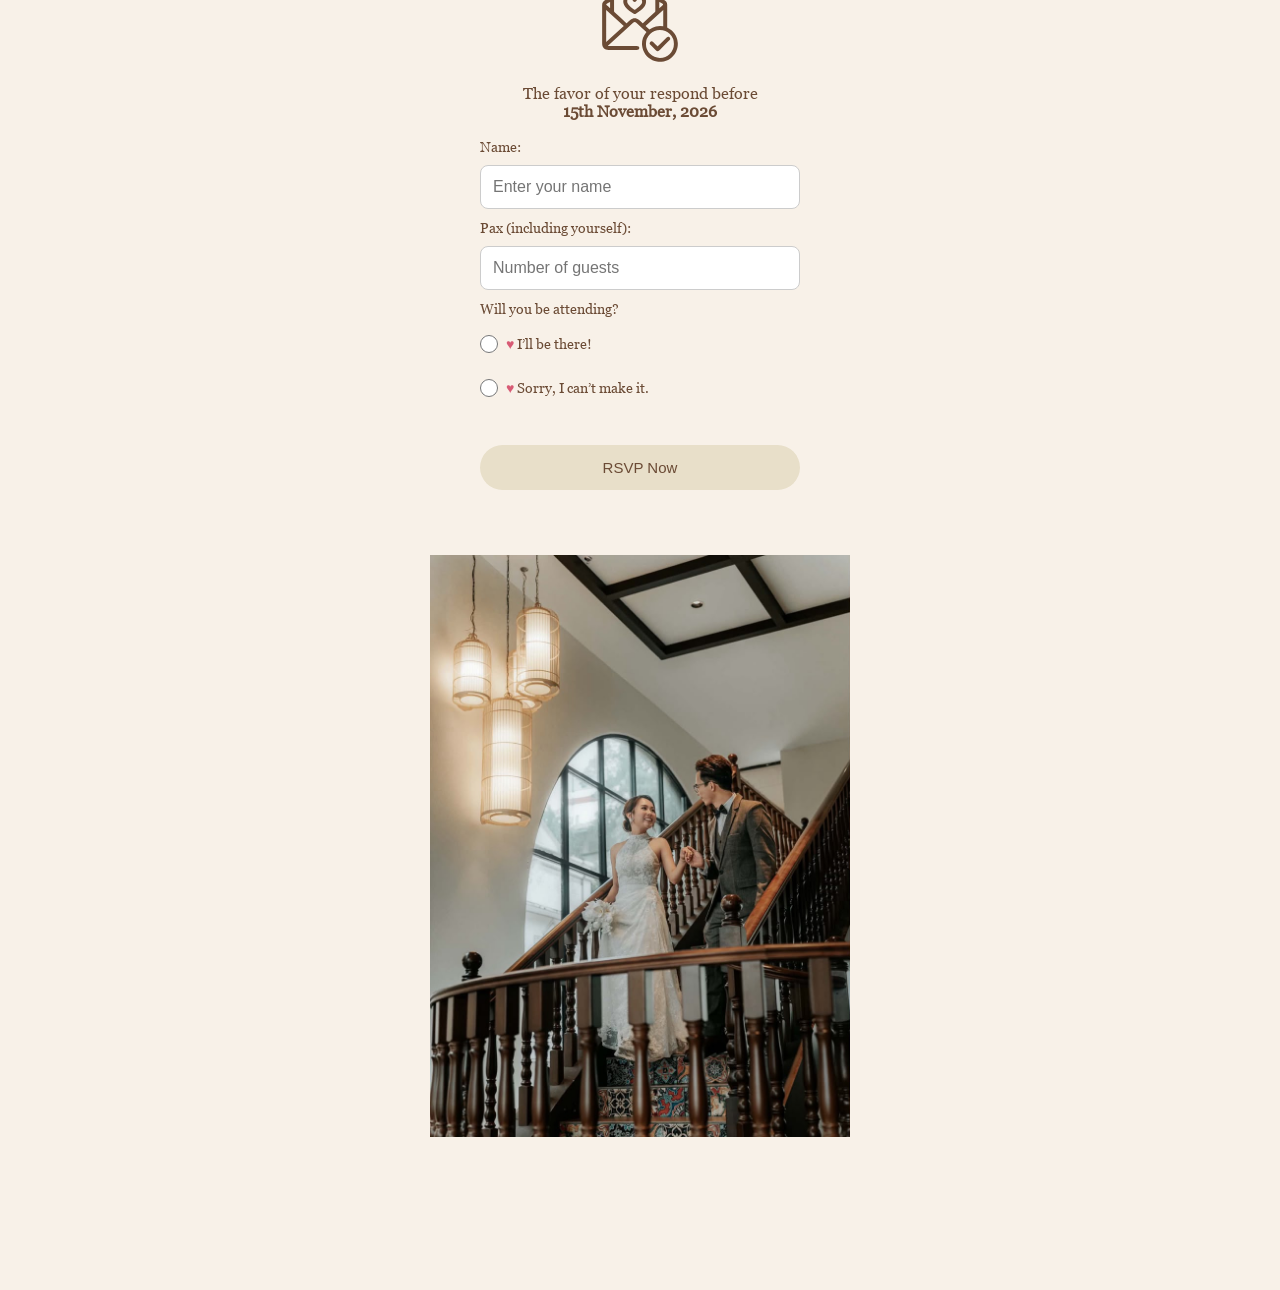
==== commit 1d8ad1cc: "Update index.html" ====
--- a/index.html
+++ b/index.html
@@ -424,7 +424,7 @@
                 </label>
                 <label class="rsvp-option">
                     <input type="radio" name="attendance" value="I can’t make it.">
-                    <span><span style="color:#d85b75">♥</span> I can’t make it.</span>
+                    <span><span style="color:#d85b75">♥</span> Sorry, I can’t make it.</span>
                 </label>
 
                 <button type="button" class="whatsapp" onclick="sendRSVP()">
@@ -462,4 +462,4 @@
     
 
 </body>
-</html>+</html>
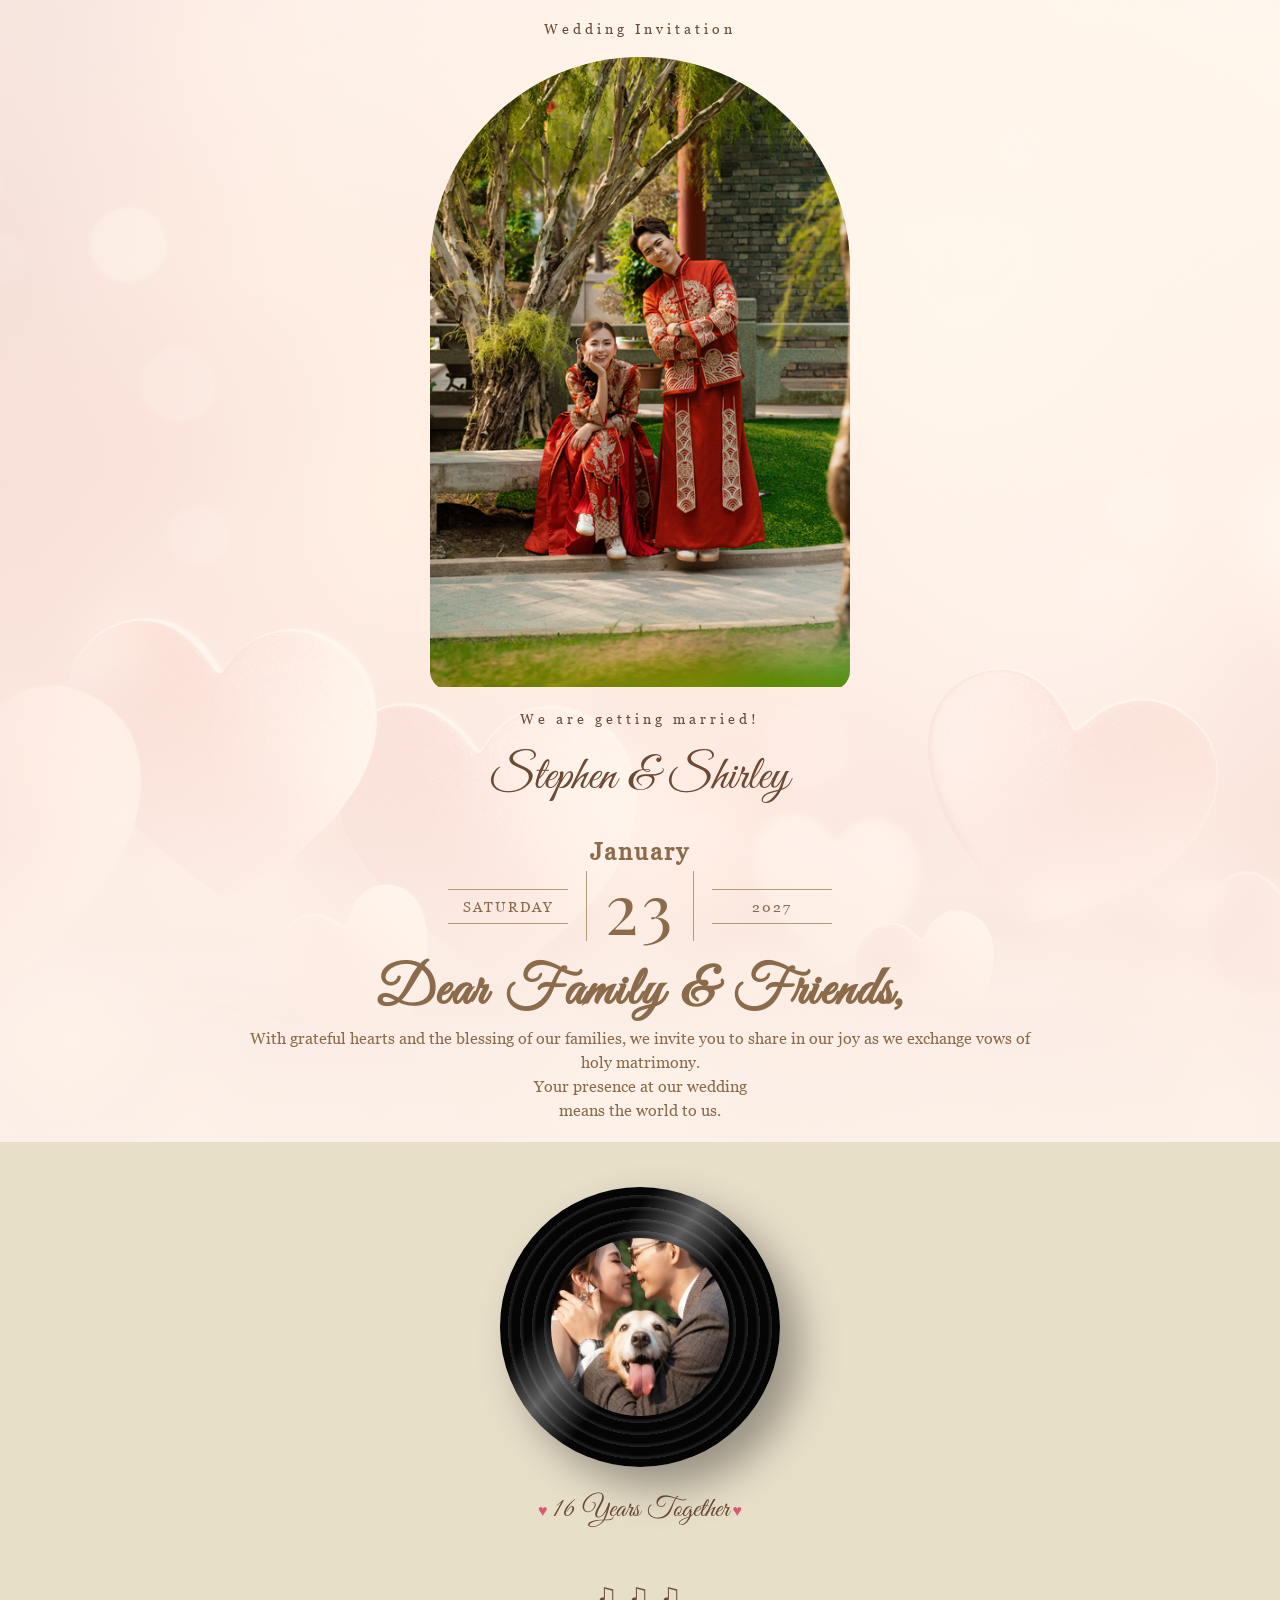
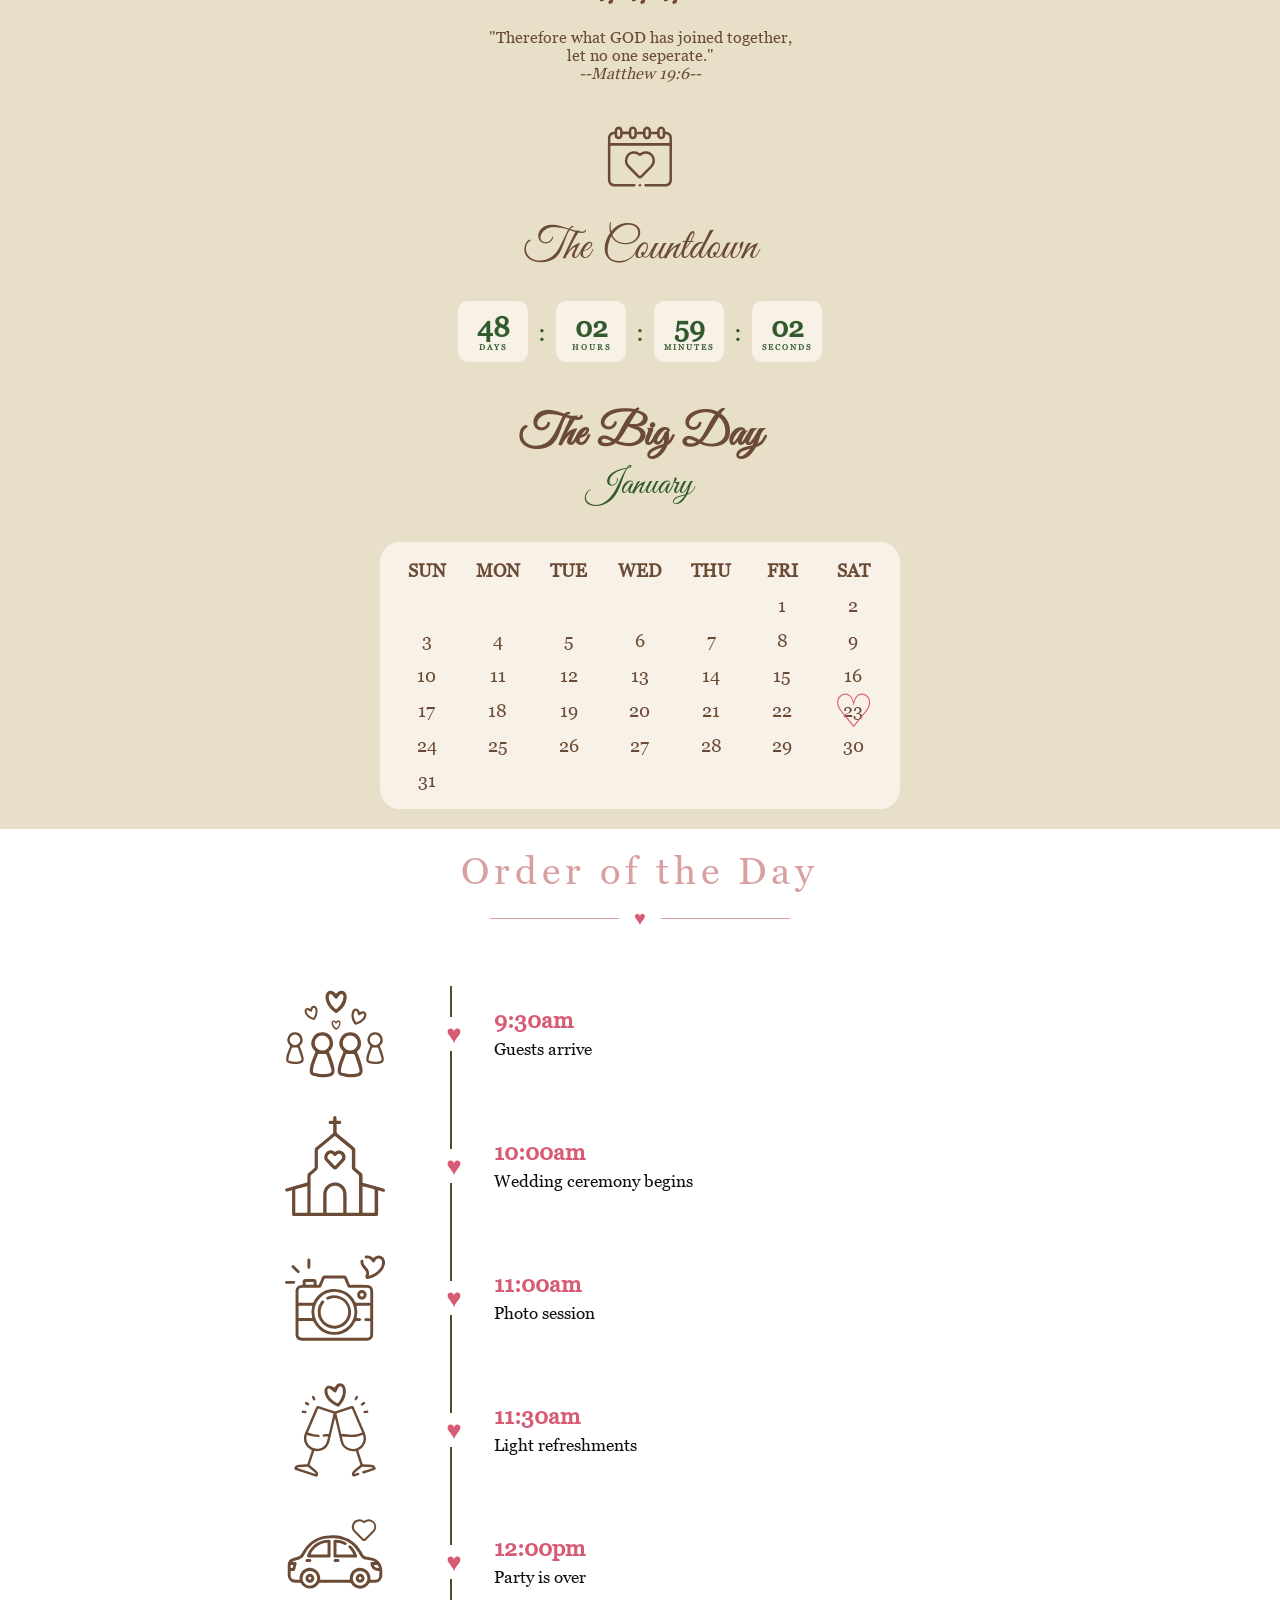
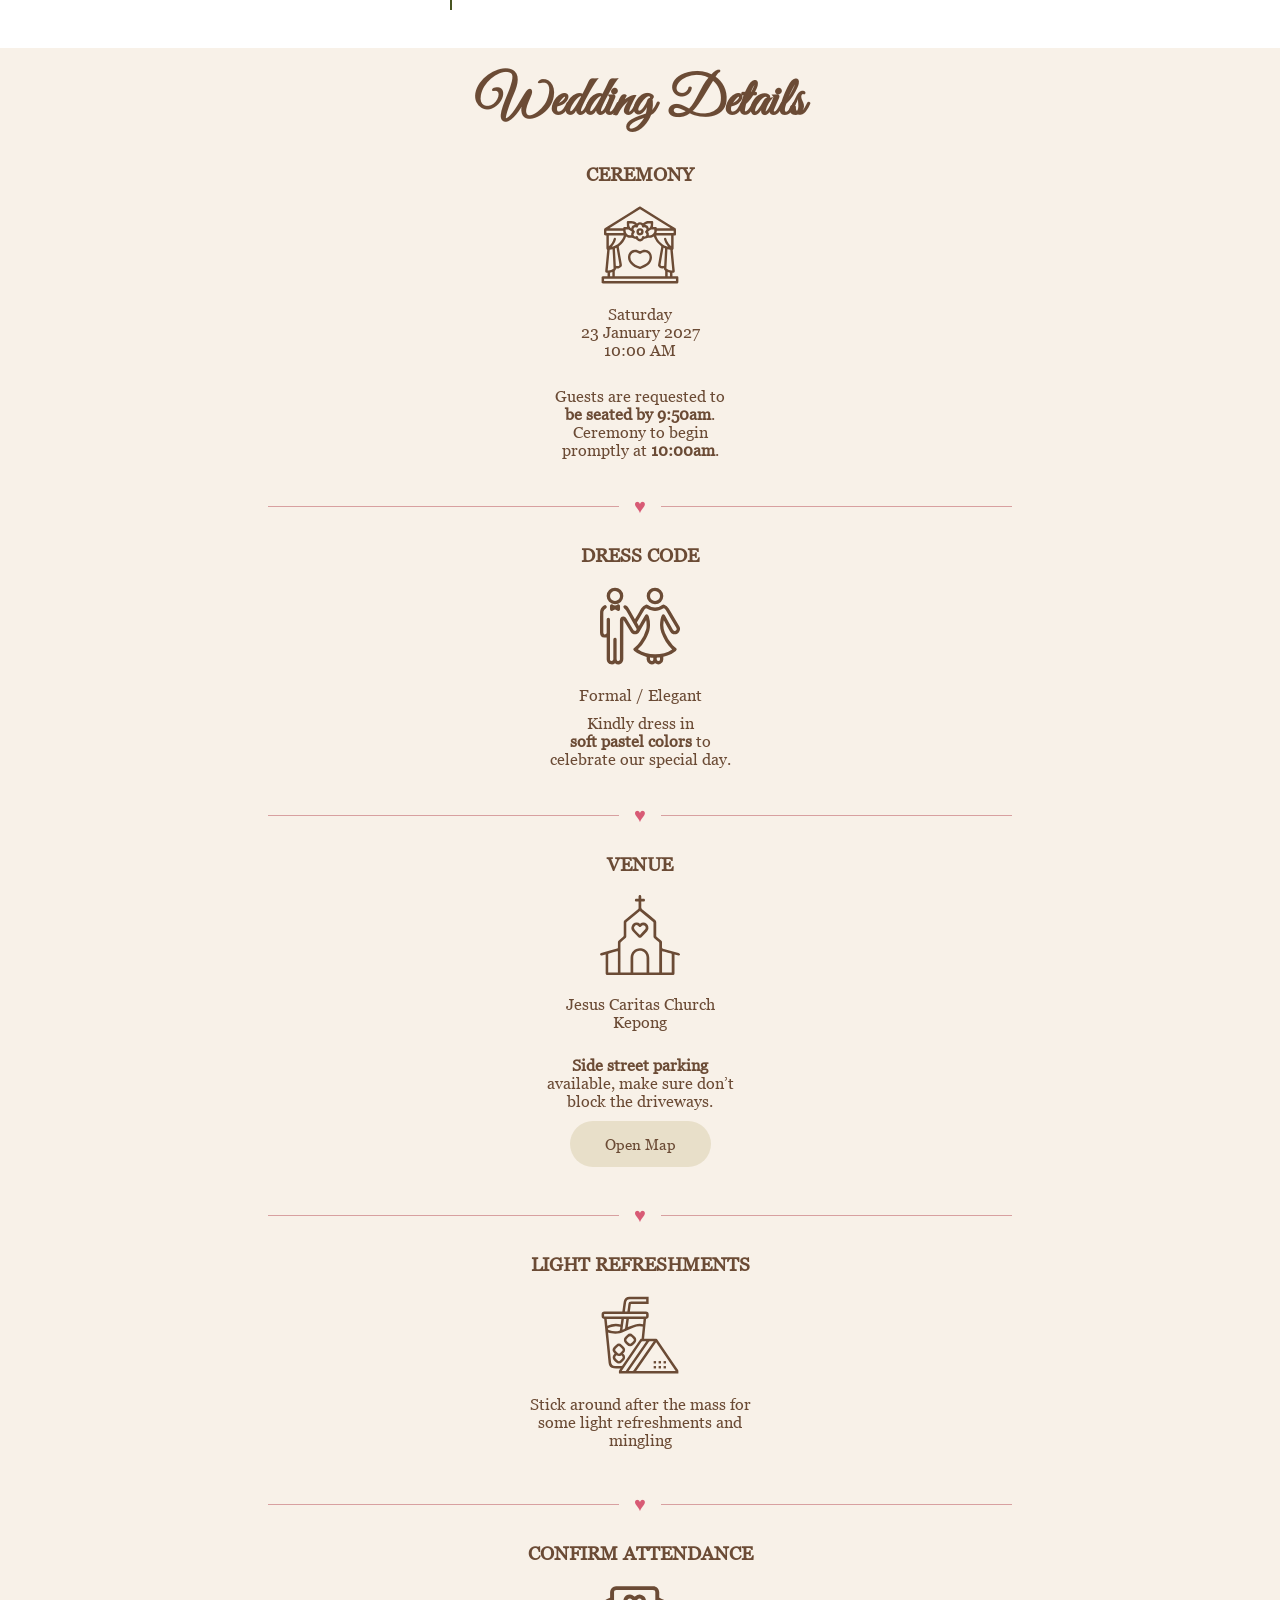
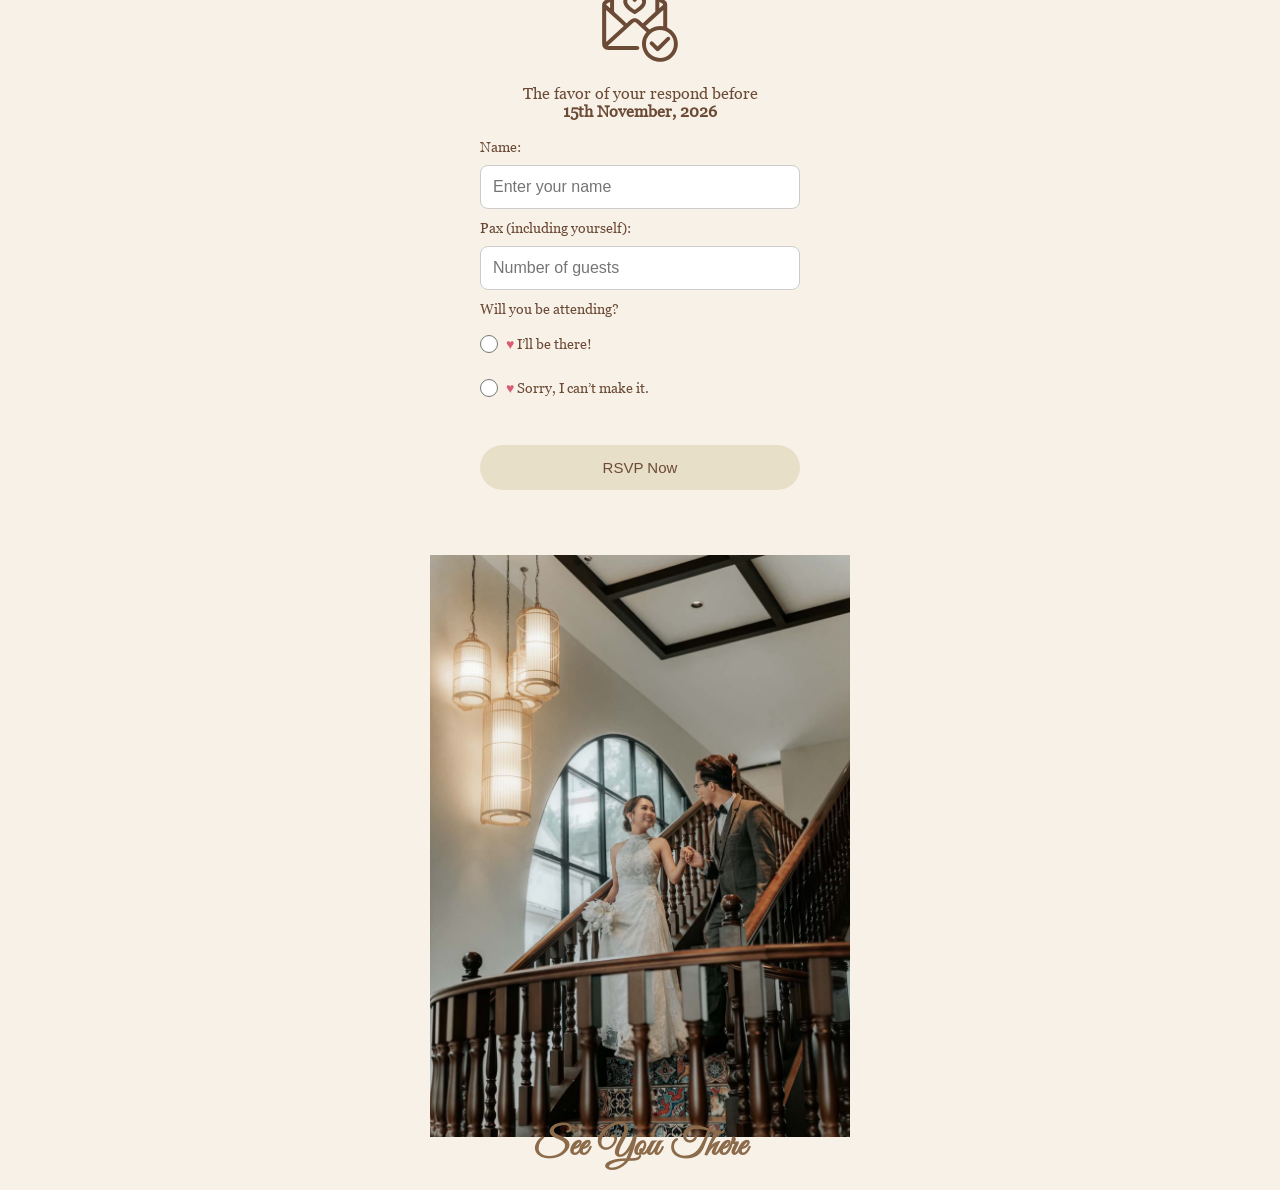
==== commit 7a847b0b: "Update index.html" ====
--- a/index.html
+++ b/index.html
@@ -443,18 +443,14 @@
         <div class="couple-photo2">
             <img src="assets/couple-main2.jpg">
         </div>
-
-    </section>
-
-
-    <section class="rsvp reveal">
-        <br />
+               <br />
         <br />
         <h2 style="font-size: 38px; margin-top: -50px; ">
             See You There
         </h2>
-        
-    </section>
+
+    </section>
+
 
     <script src="script.js"></script>
 
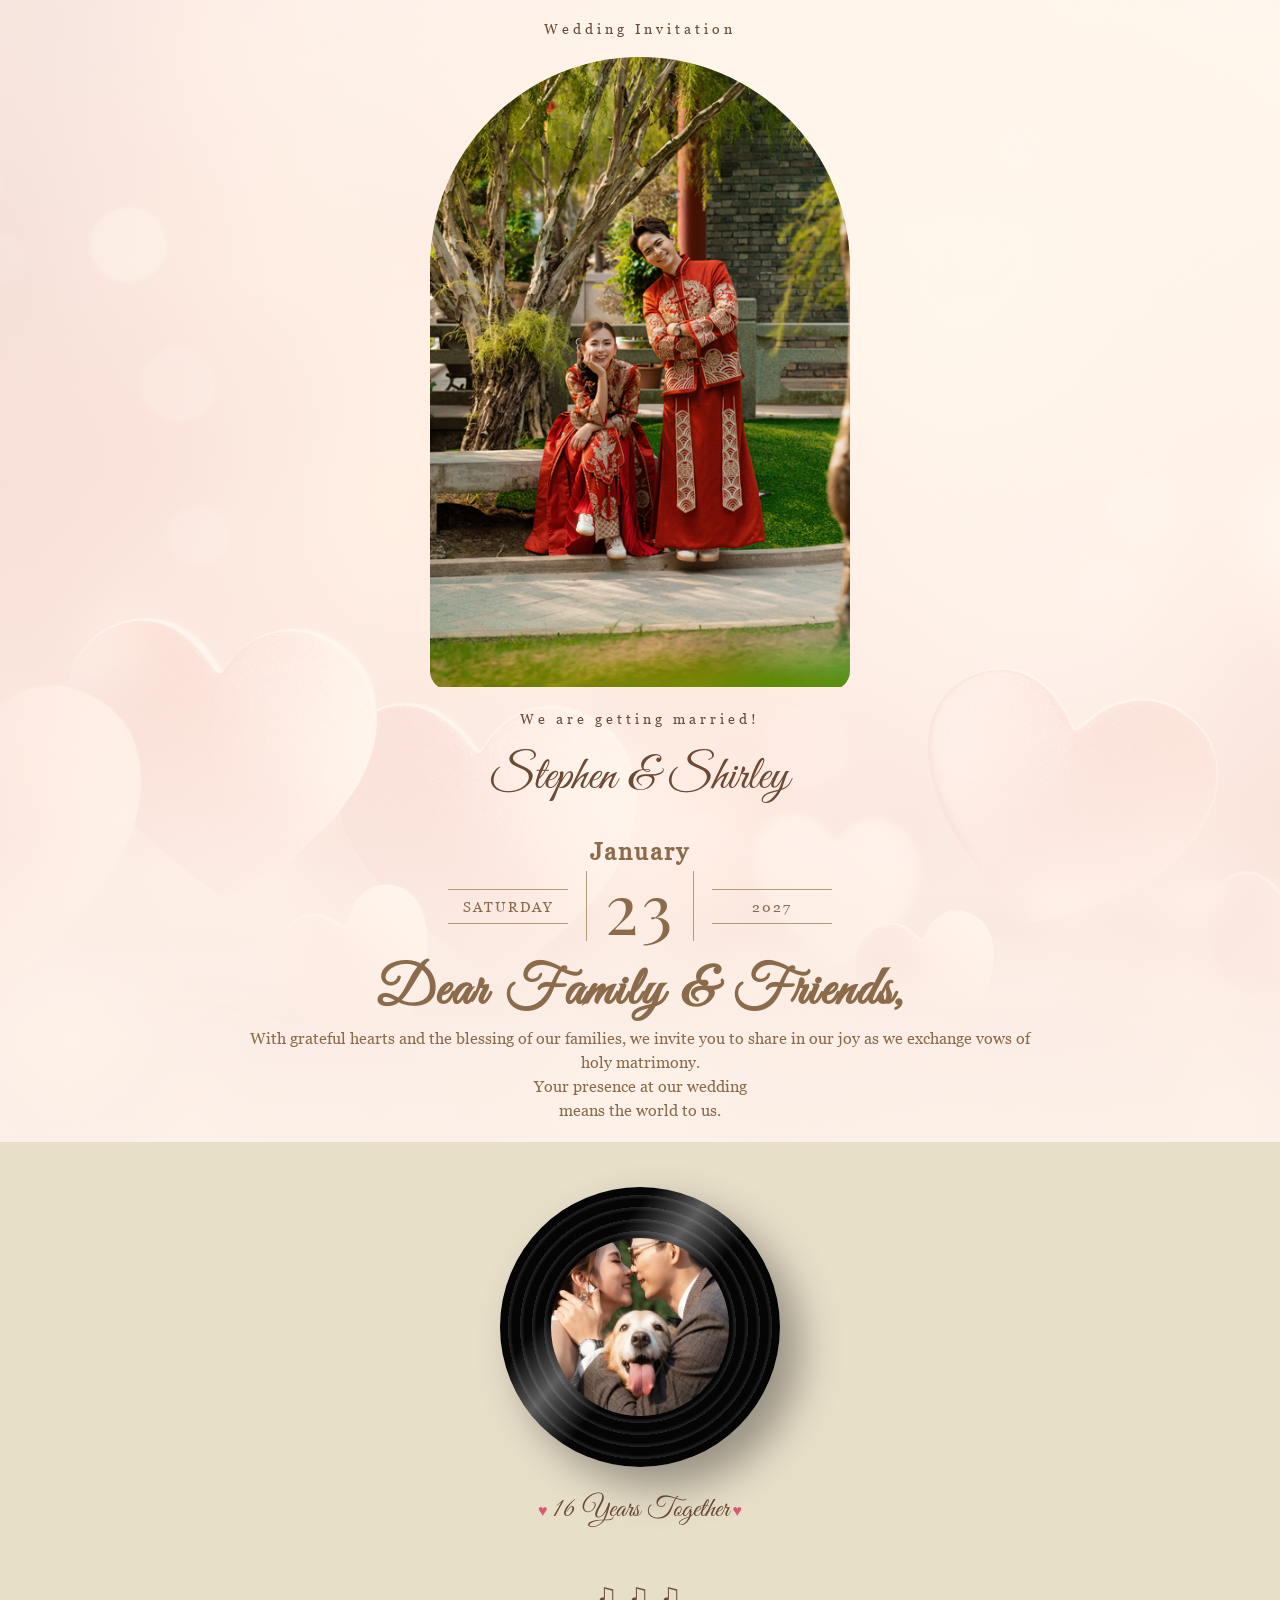
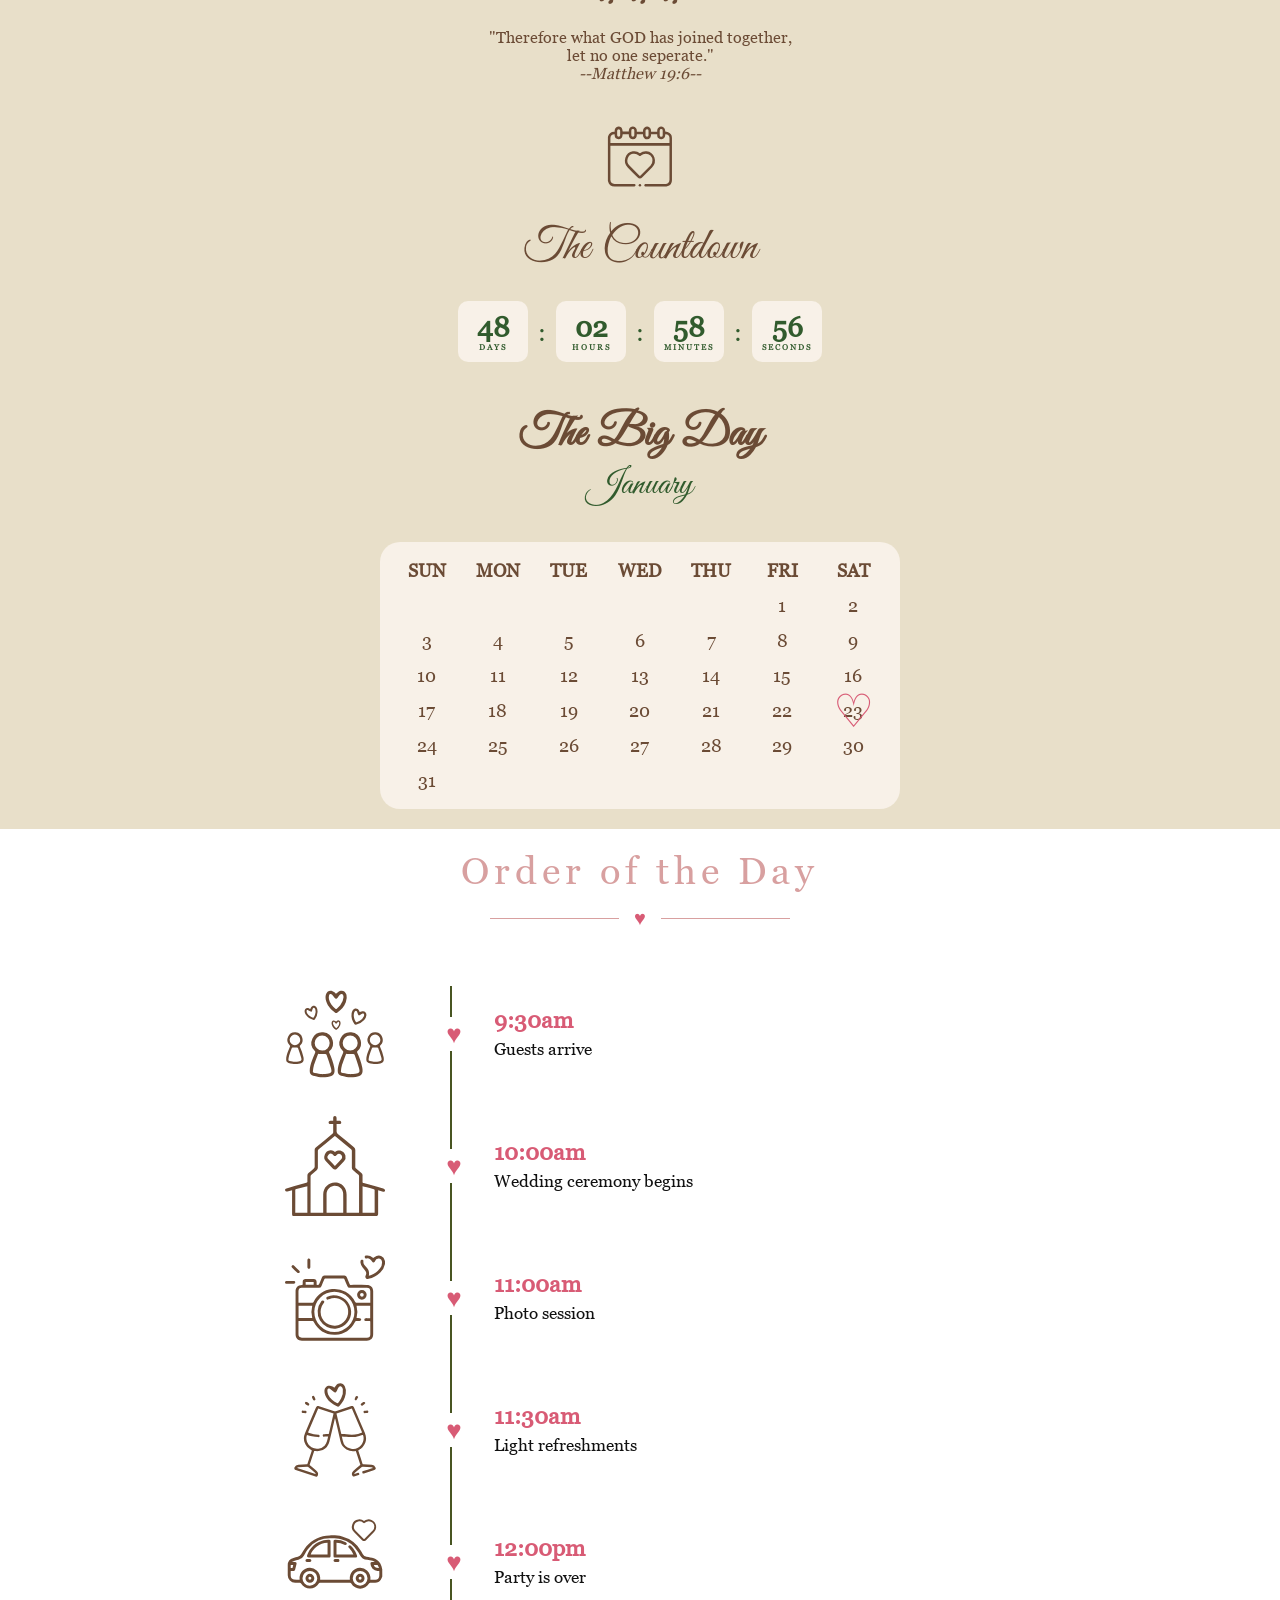
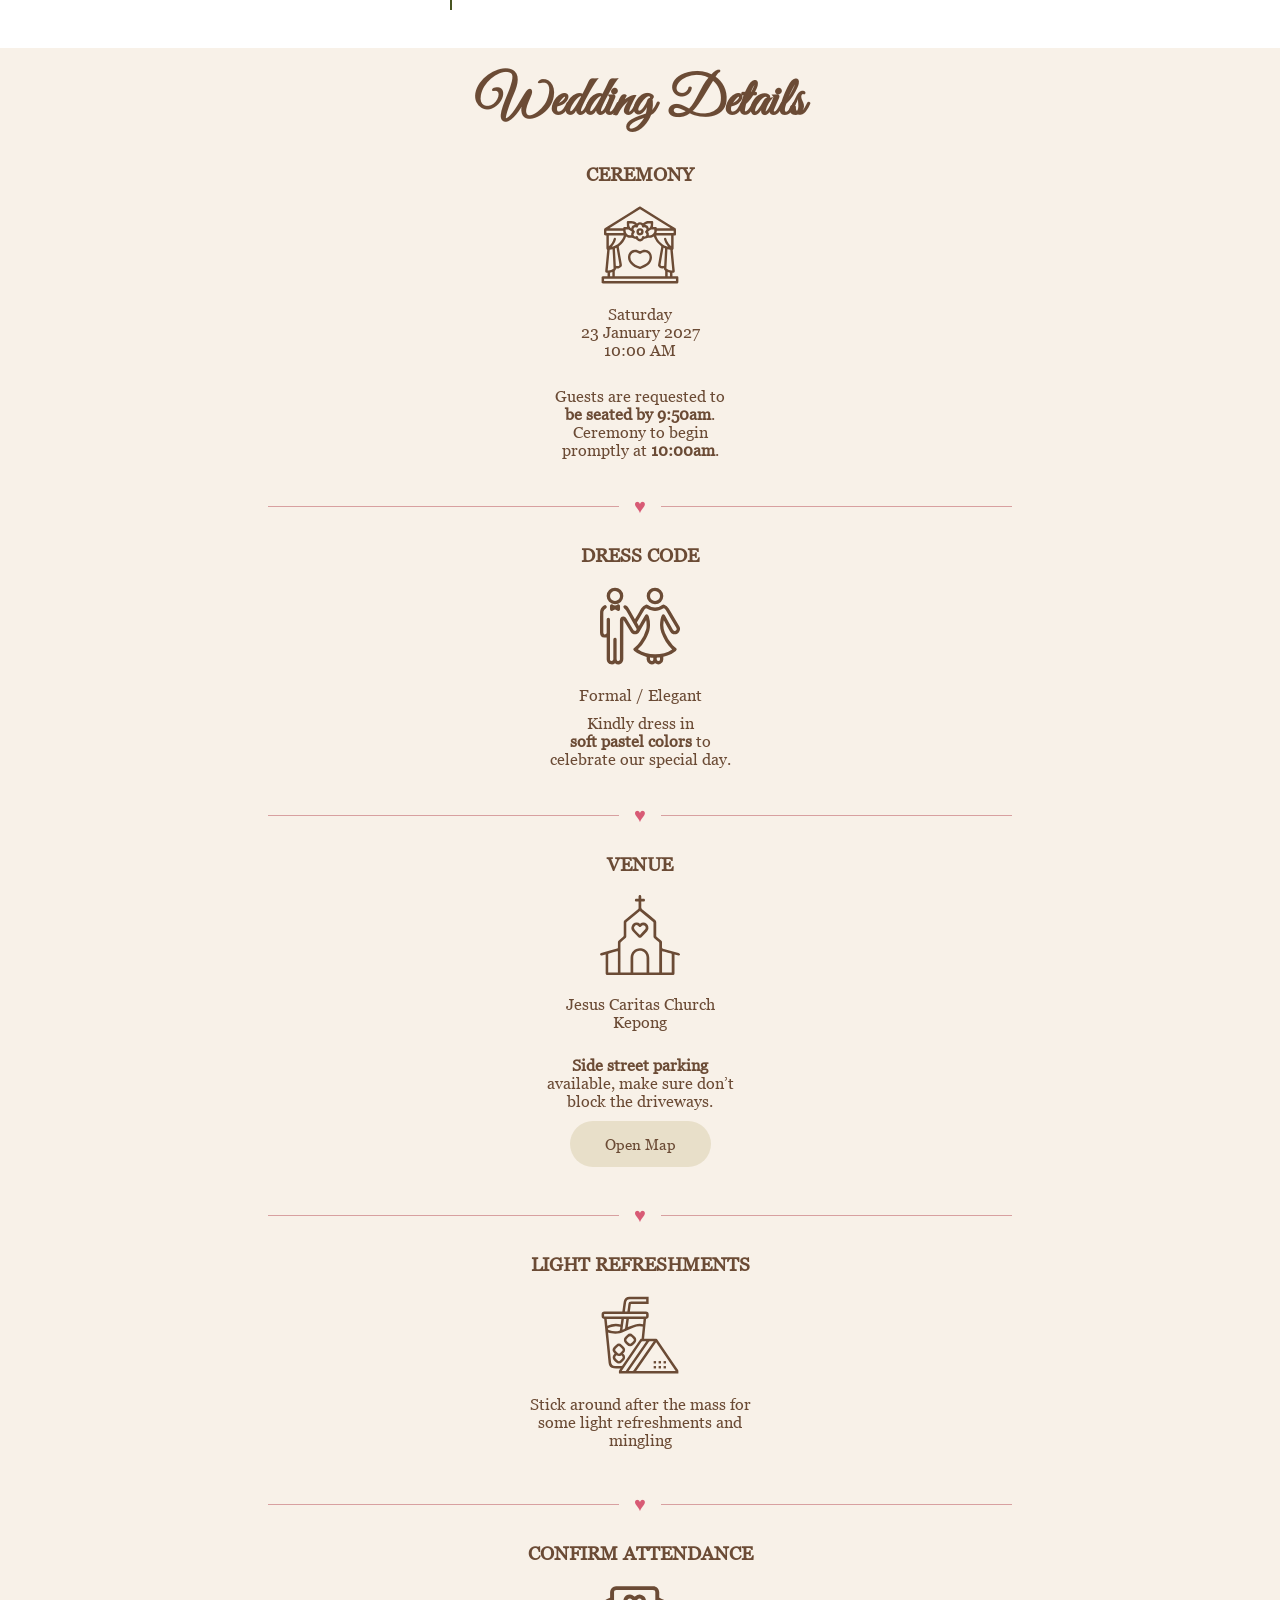
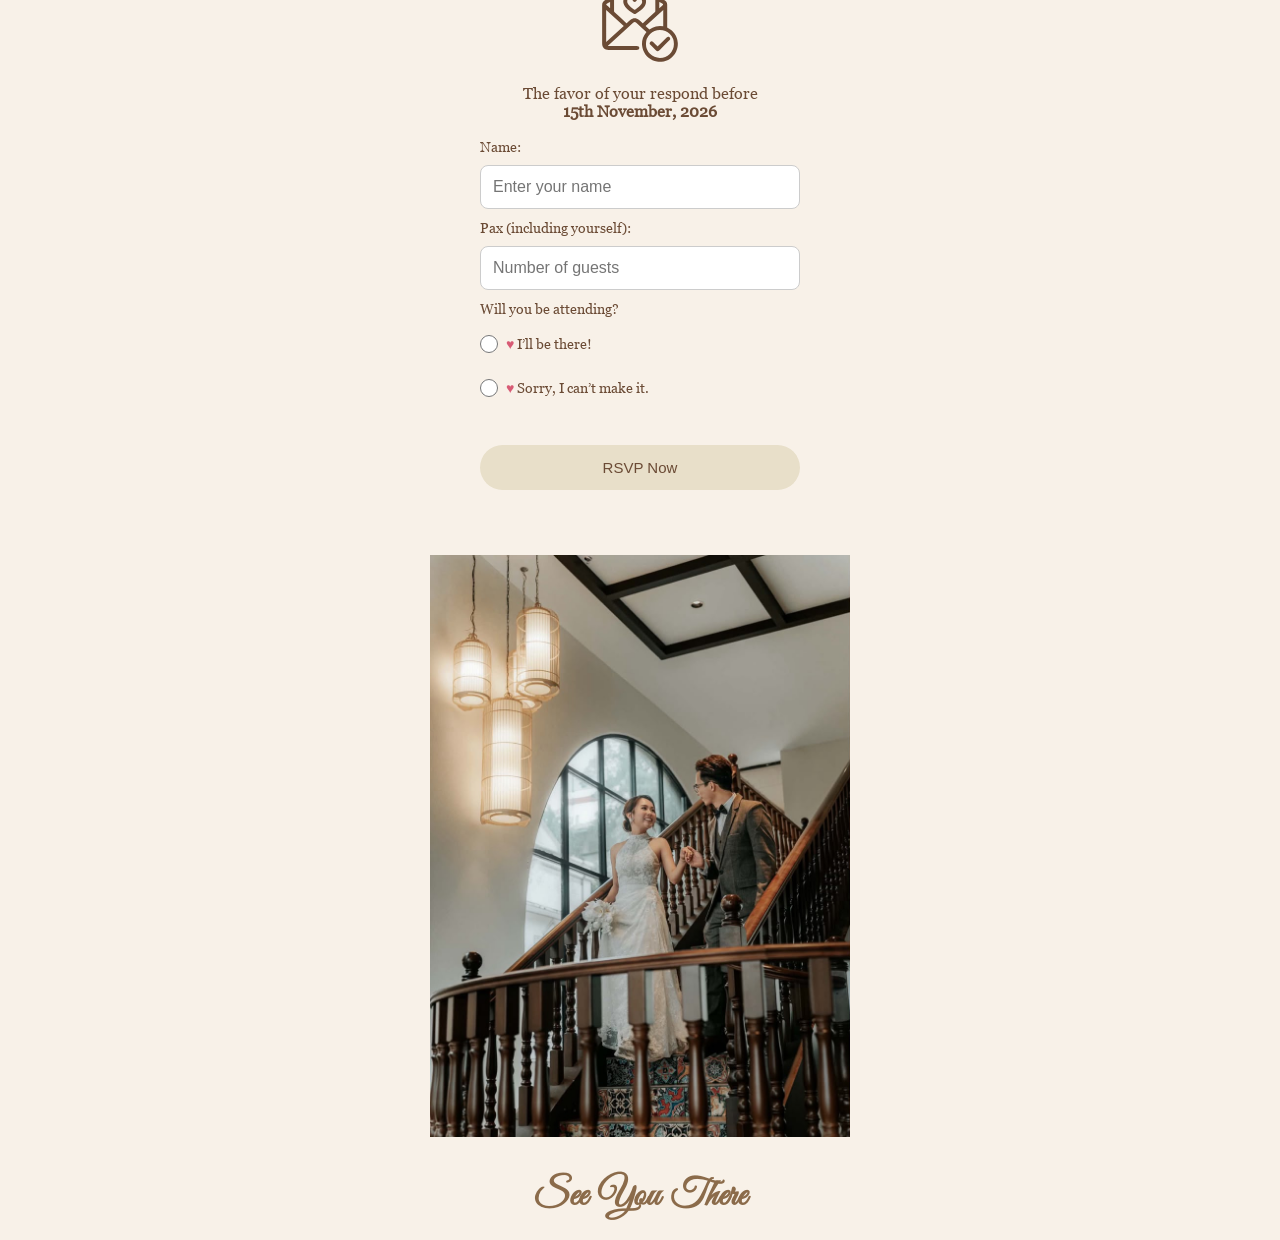
==== commit 7261da32: "Update index.html" ====
--- a/index.html
+++ b/index.html
@@ -445,7 +445,7 @@
         </div>
                <br />
         <br />
-        <h2 style="font-size: 38px; margin-top: -50px; ">
+        <h2 style="font-size: 38px;">
             See You There
         </h2>
 
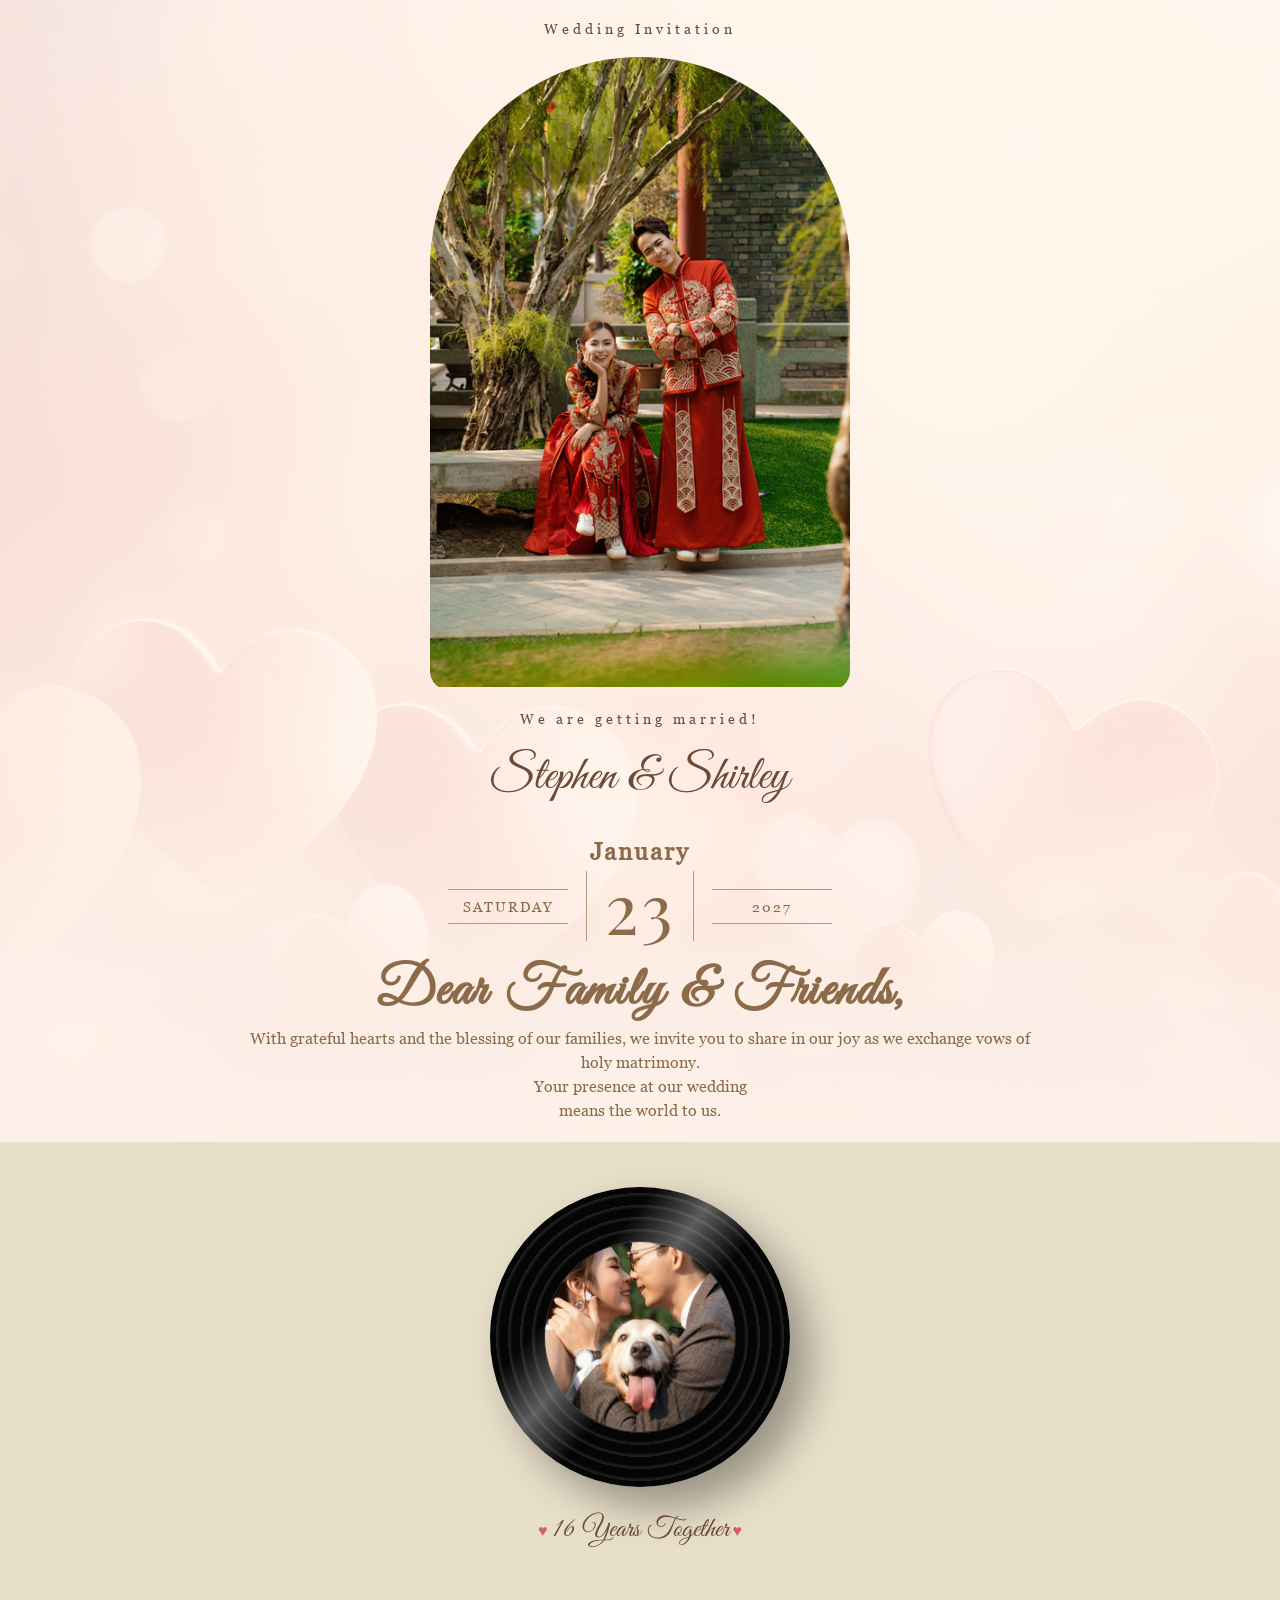
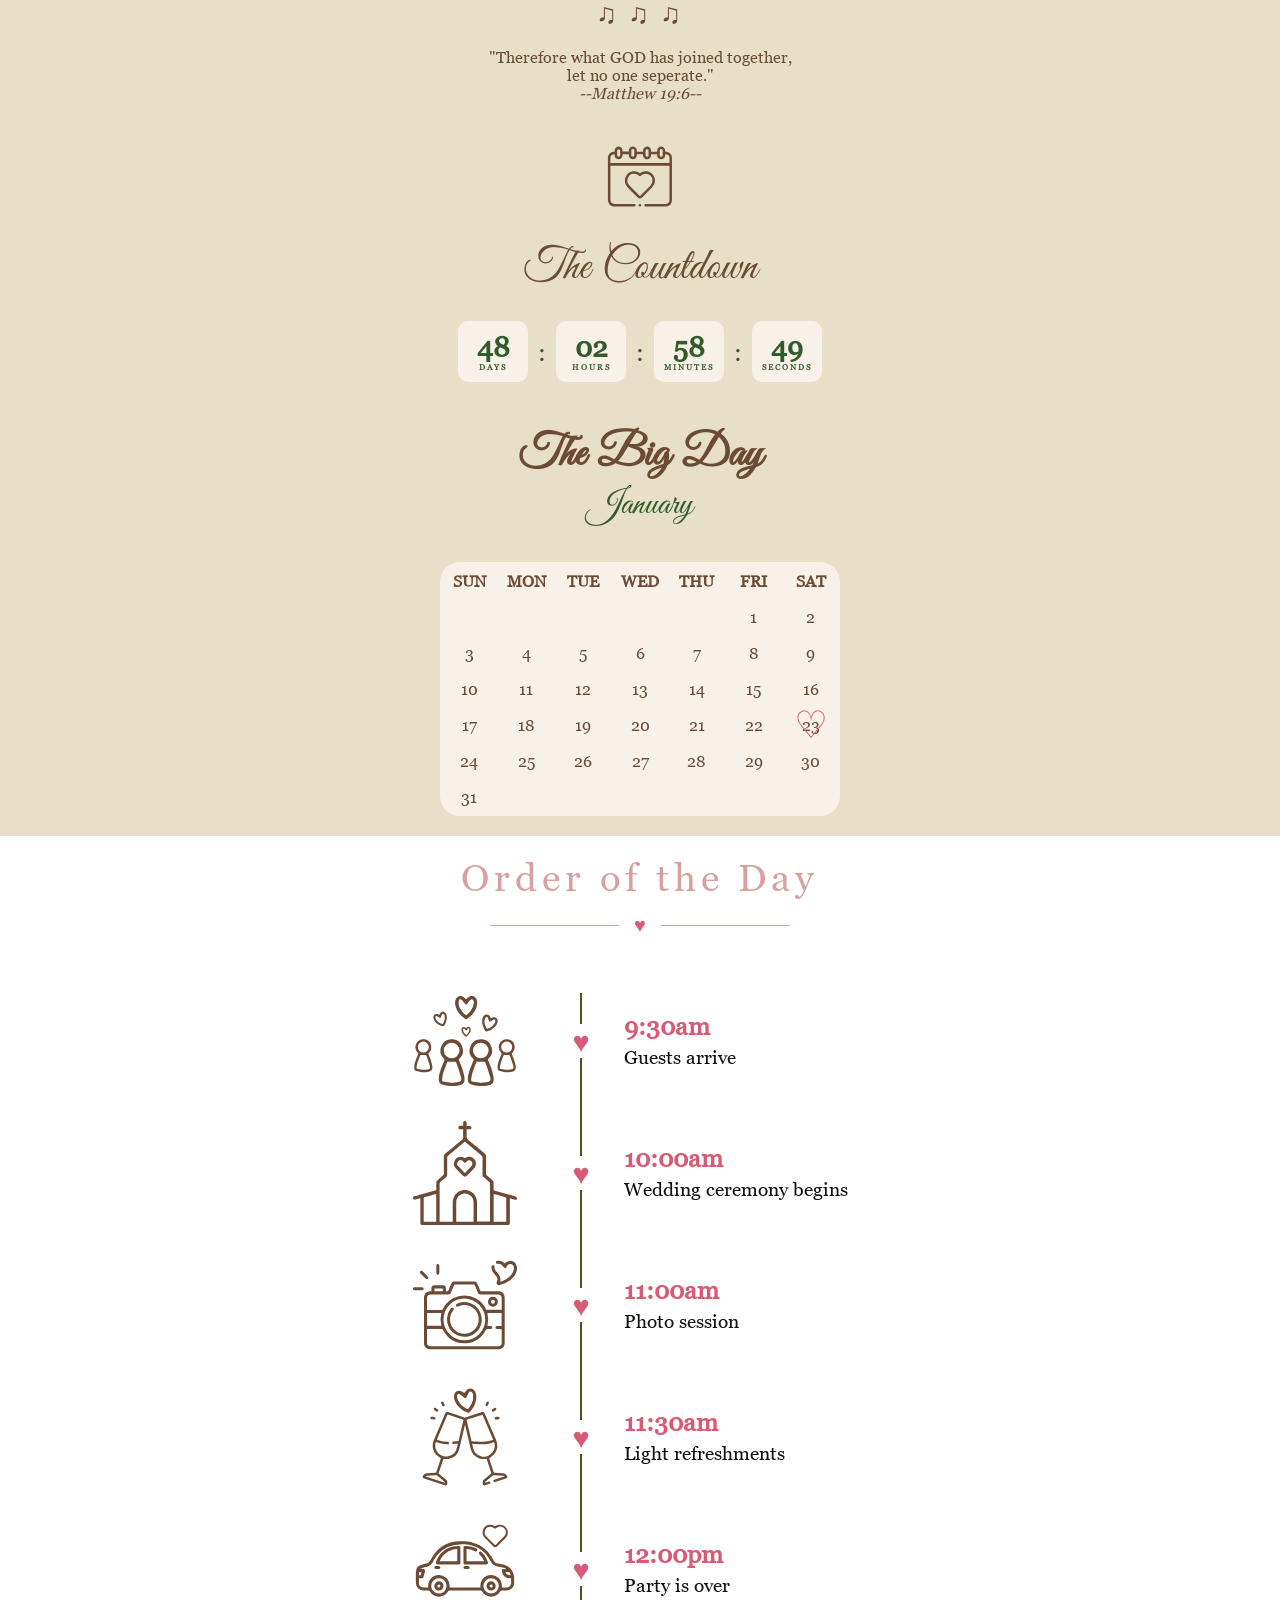
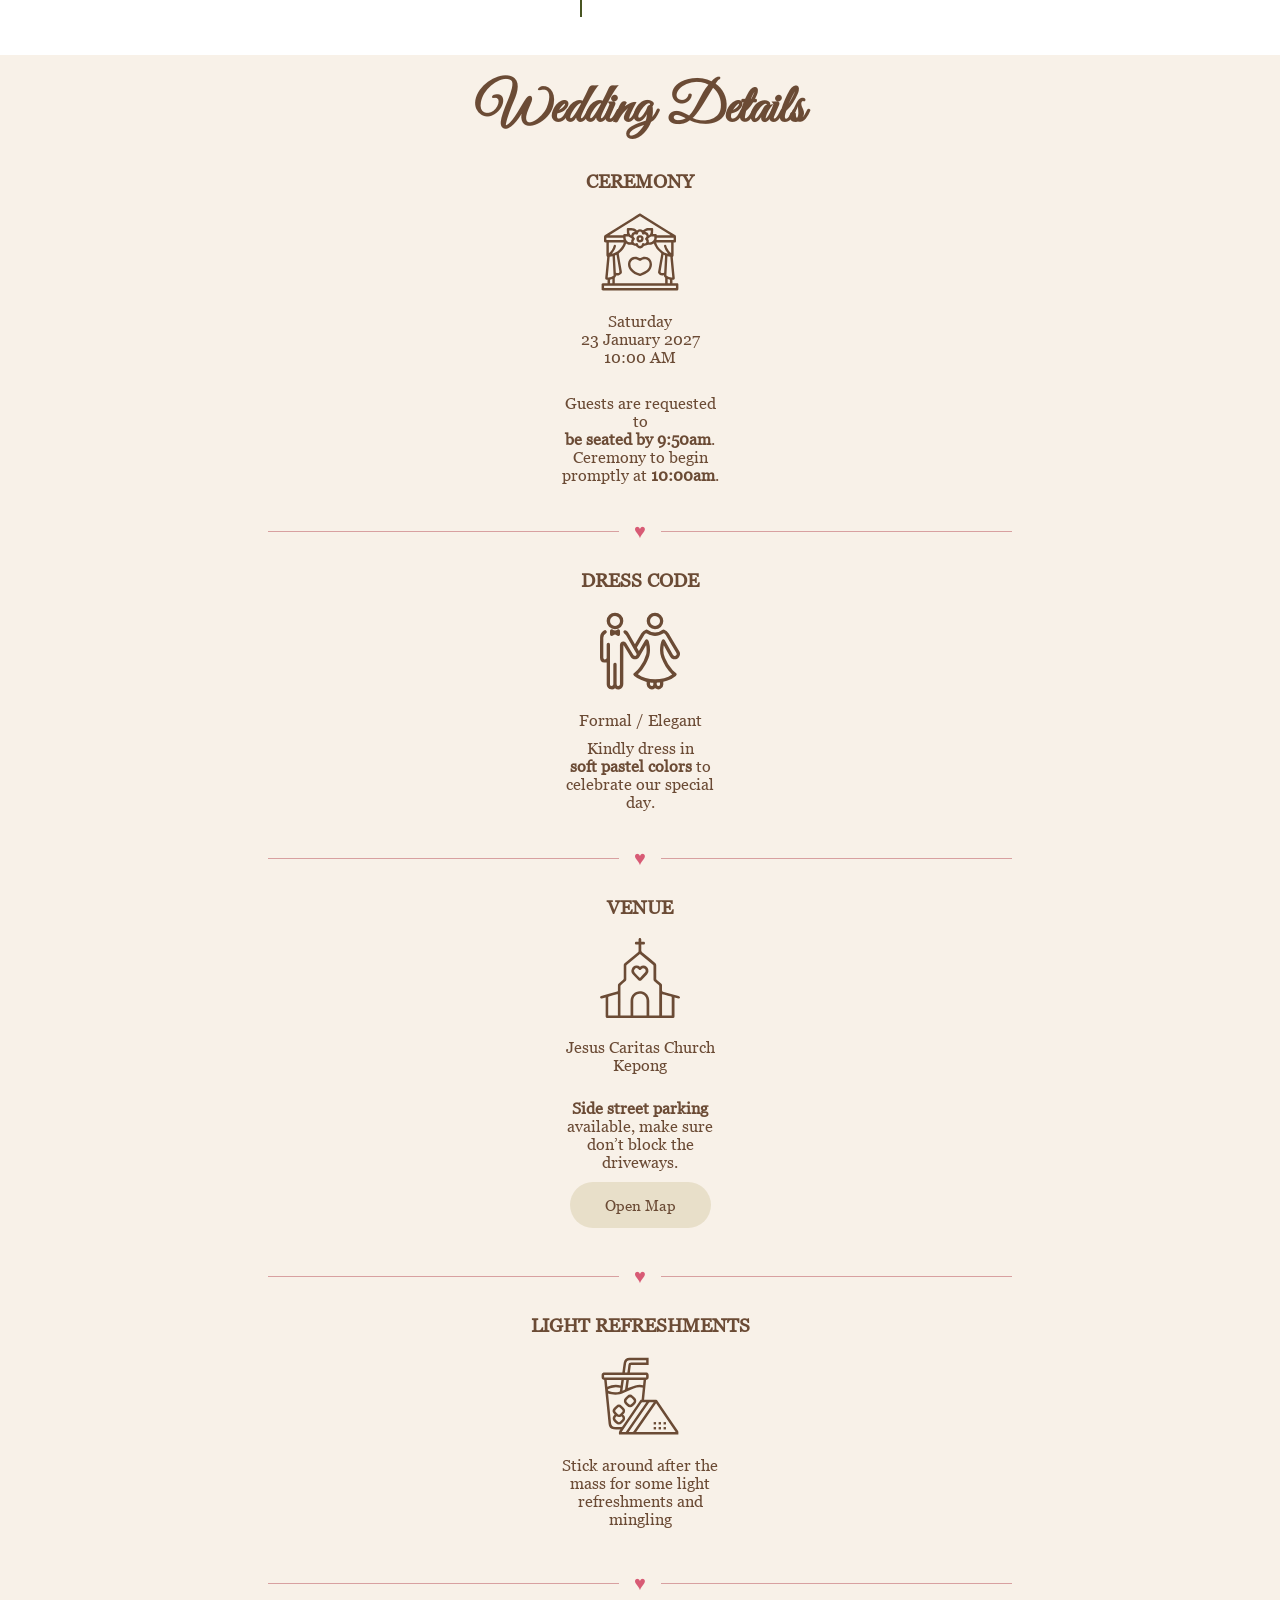
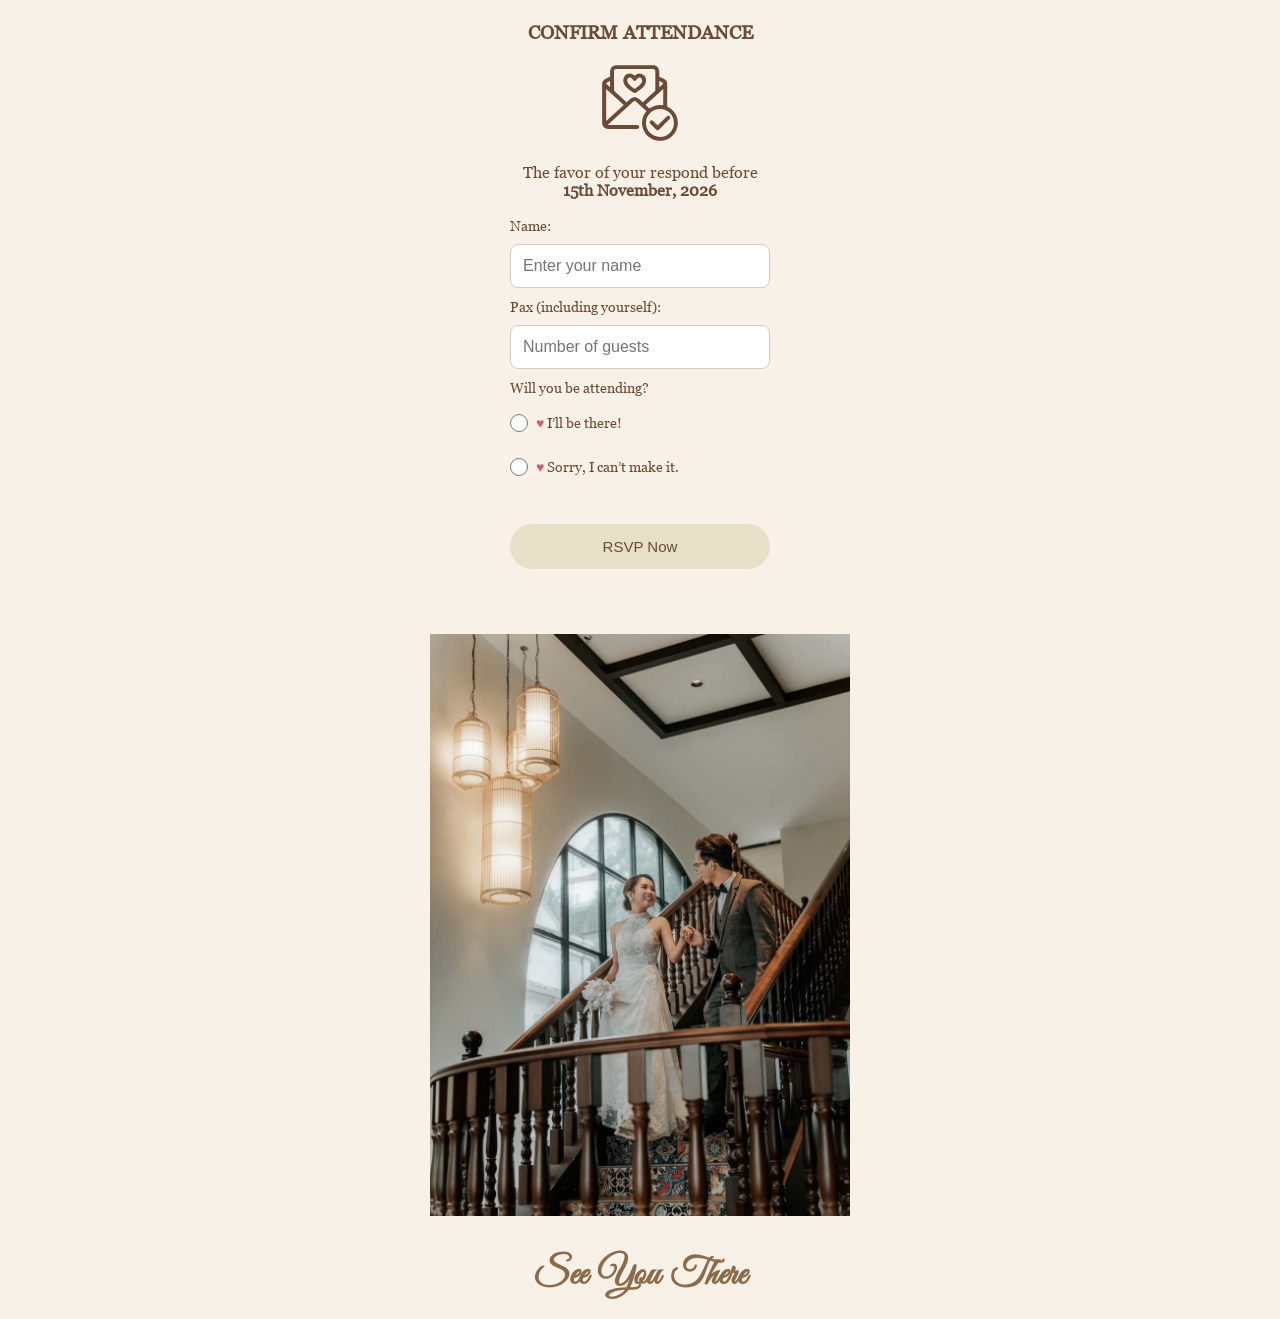
==== commit e2d0c145: "Add files via upload" ====
--- a/index.html
+++ b/index.html
@@ -326,7 +326,7 @@
                 10:00 AM
             </p>
             <br />
-            <p style="padding: 10px; border-radius: 10px; width: 65%; margin: 0 auto;">Guests are requested to <strong class="pulse-text-size">be seated by 9:50am</strong>. Ceremony to begin promptly at <strong>10:00am</strong>.</p>
+            <p style="padding: 10px; border-radius: 10px; width: 70%; margin: 0 auto;">Guests are requested to <strong class="pulse-text-size">be seated by 9:50am</strong>. Ceremony to begin promptly at <strong>10:00am</strong>.</p>
 
         </div>
 
--- a/style.css
+++ b/style.css
@@ -814,7 +814,7 @@
 
 .timeline {
     position: relative;
-    width: min(100%, 760px);
+    width: min(100%, 500px);
     margin: 0 auto;
     padding: 0;
 }
@@ -867,7 +867,7 @@
     color: #d85b75;
     font-size: 29px;
     line-height: 1;
-    margin-left: 8px;
+    margin-left: 2px;
 }
 
 .timeline .info {
@@ -1199,7 +1199,7 @@
 }
 
 /* Desktop/tablet: normalize icon sizes and text scale without changing the layout. */
-@media screen and (min-width: 769px) {
+@media screen and (max-width: 769px) {
     body {
         font-size: 16px;
     }
@@ -1235,6 +1235,9 @@
         width: min(760px, 100%);
     }
 
+    .timeline-heart {
+    margin-left: 8px;
+}
     .timeline-item {
         grid-template-columns: 150px 80px minmax(0, 1fr);
         min-height: 132px;
@@ -1404,21 +1407,21 @@
 
 
 
-.pulse-text-size {
-  display: inline-block; /* Required for transform to work on inline elements */
-  
-  /* Apply the animation */
-  animation: pulse-size 2s infinite ease-in-out;
-}
-
-@keyframes pulse-size {
-  0% {
-    transform: scale(1);
-  }
-  50% {
-    transform: scale(1.08); /* Scales up slightly */
-  }
-  100% {
-    transform: scale(1);
-  }
+.pulse-text-size {
+  display: inline-block; /* Required for transform to work on inline elements */
+  
+  /* Apply the animation */
+  animation: pulse-size 2s infinite ease-in-out;
+}
+
+@keyframes pulse-size {
+  0% {
+    transform: scale(1);
+  }
+  50% {
+    transform: scale(1.08); /* Scales up slightly */
+  }
+  100% {
+    transform: scale(1);
+  }
 }
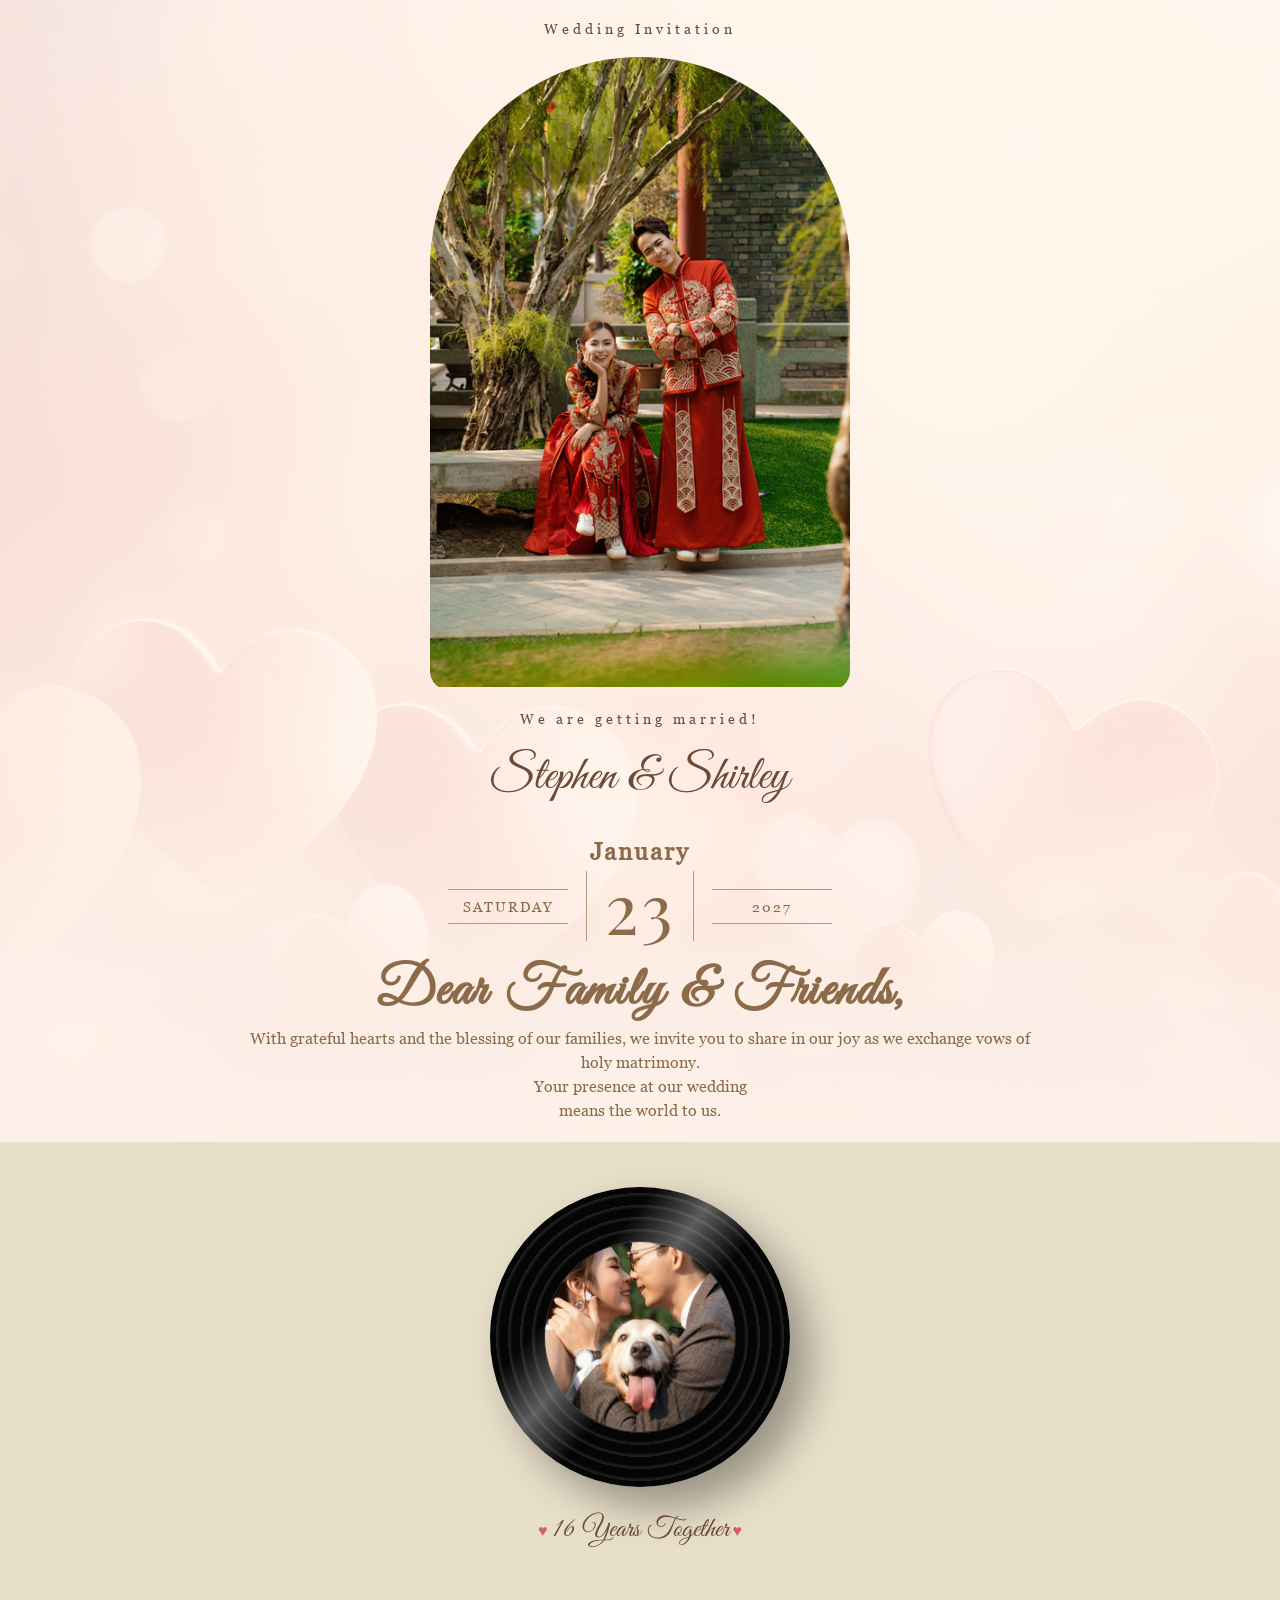
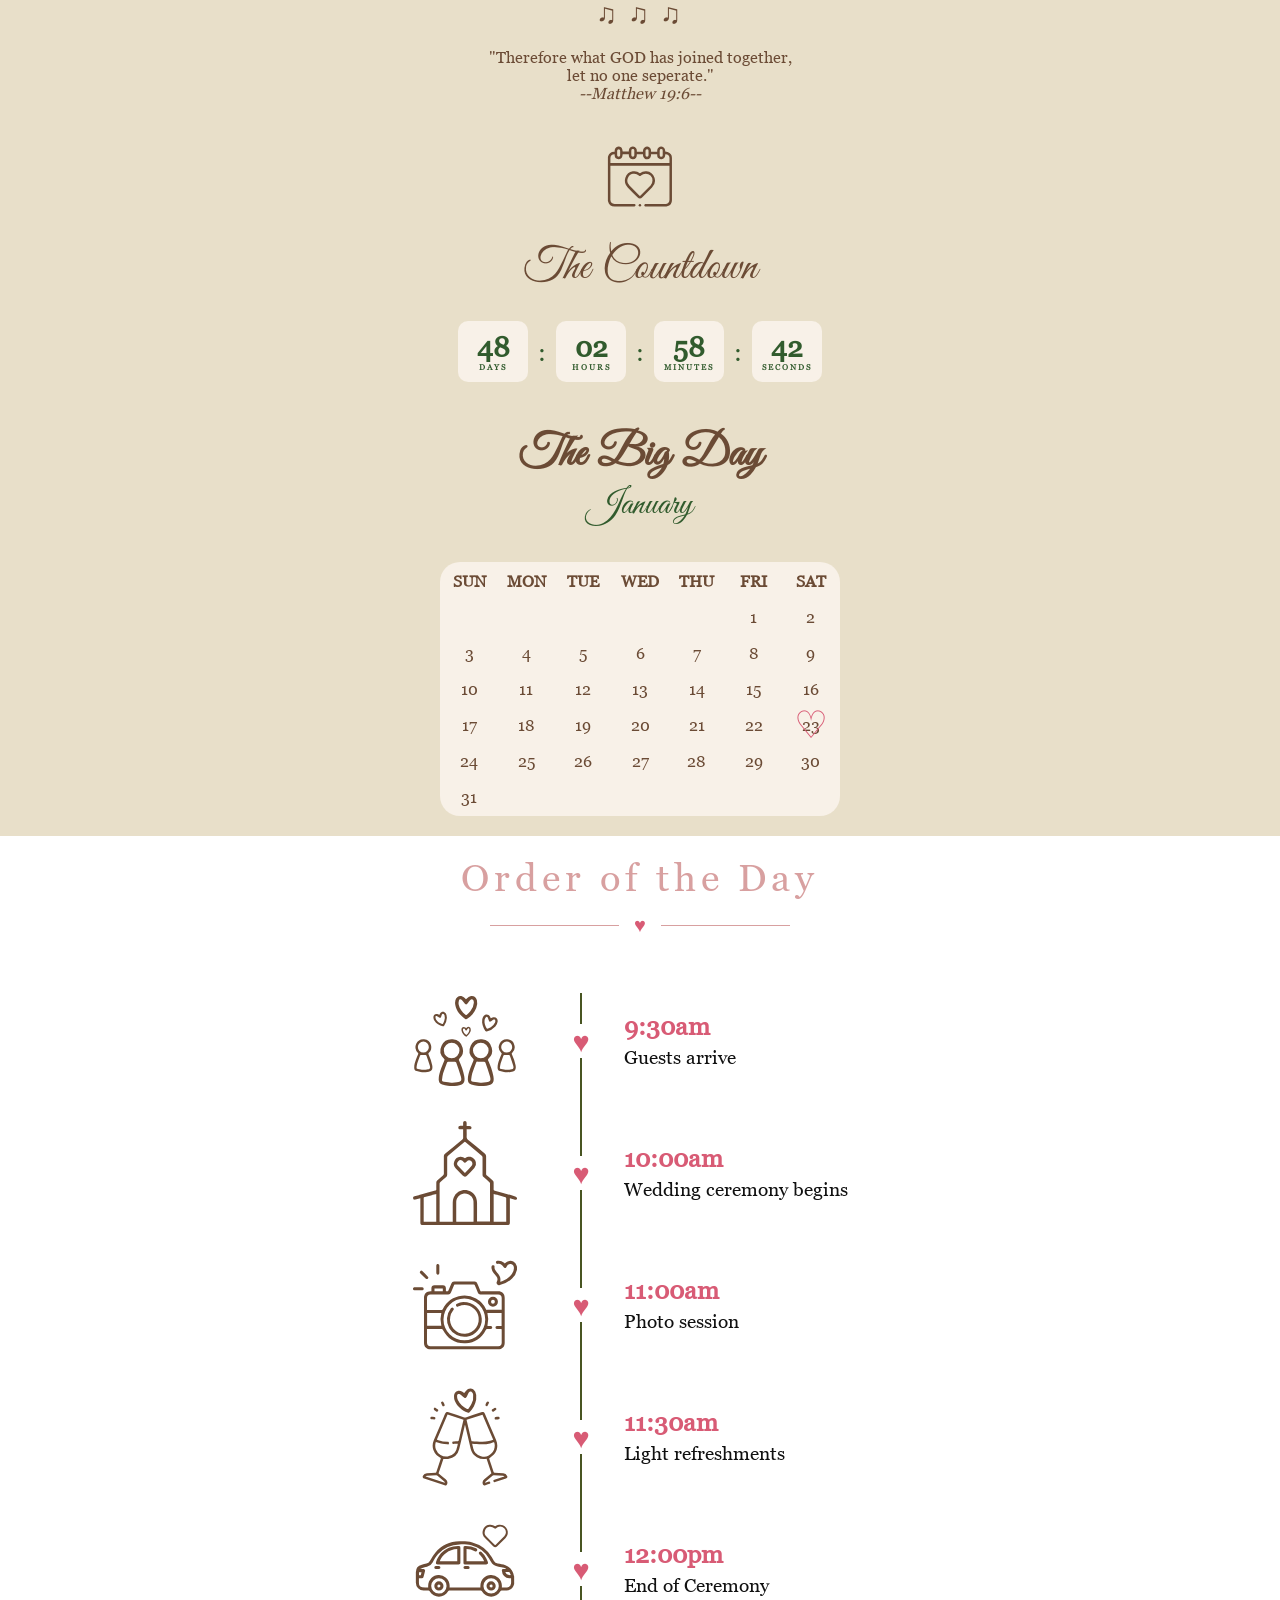
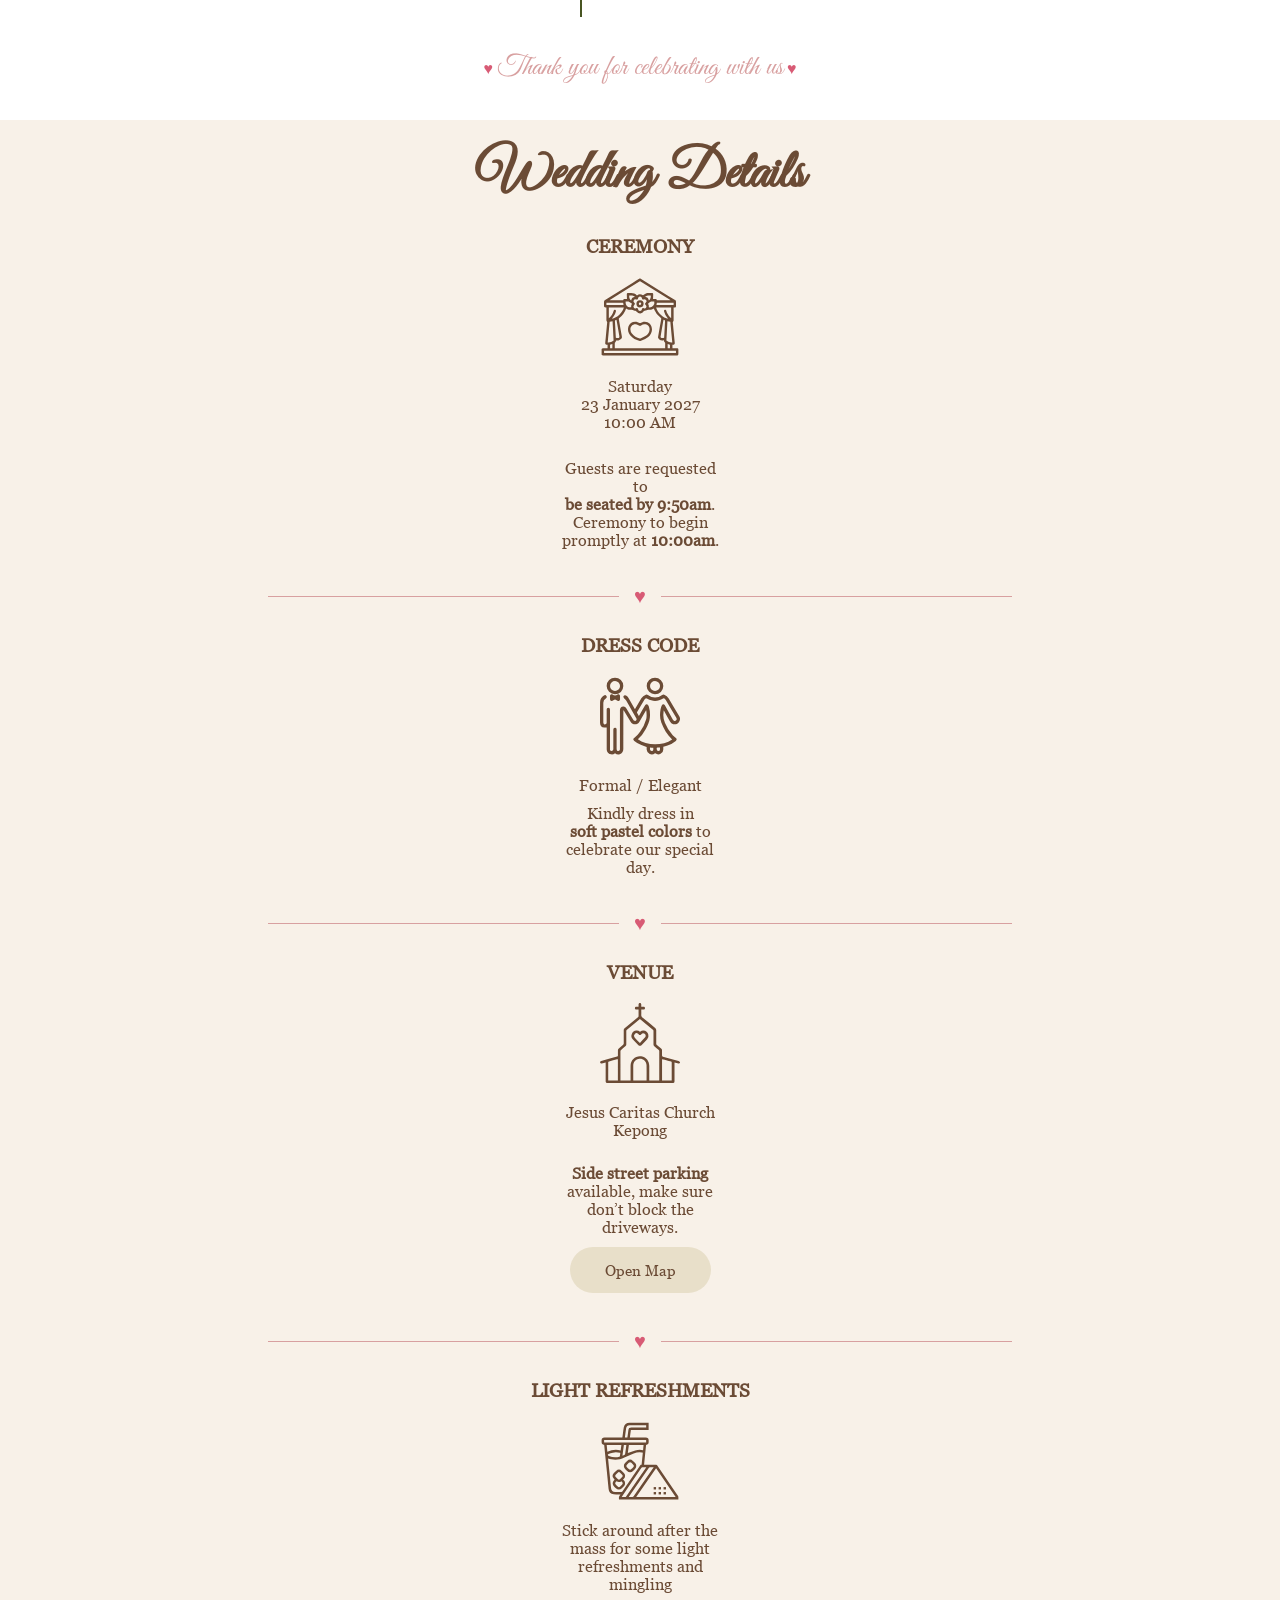
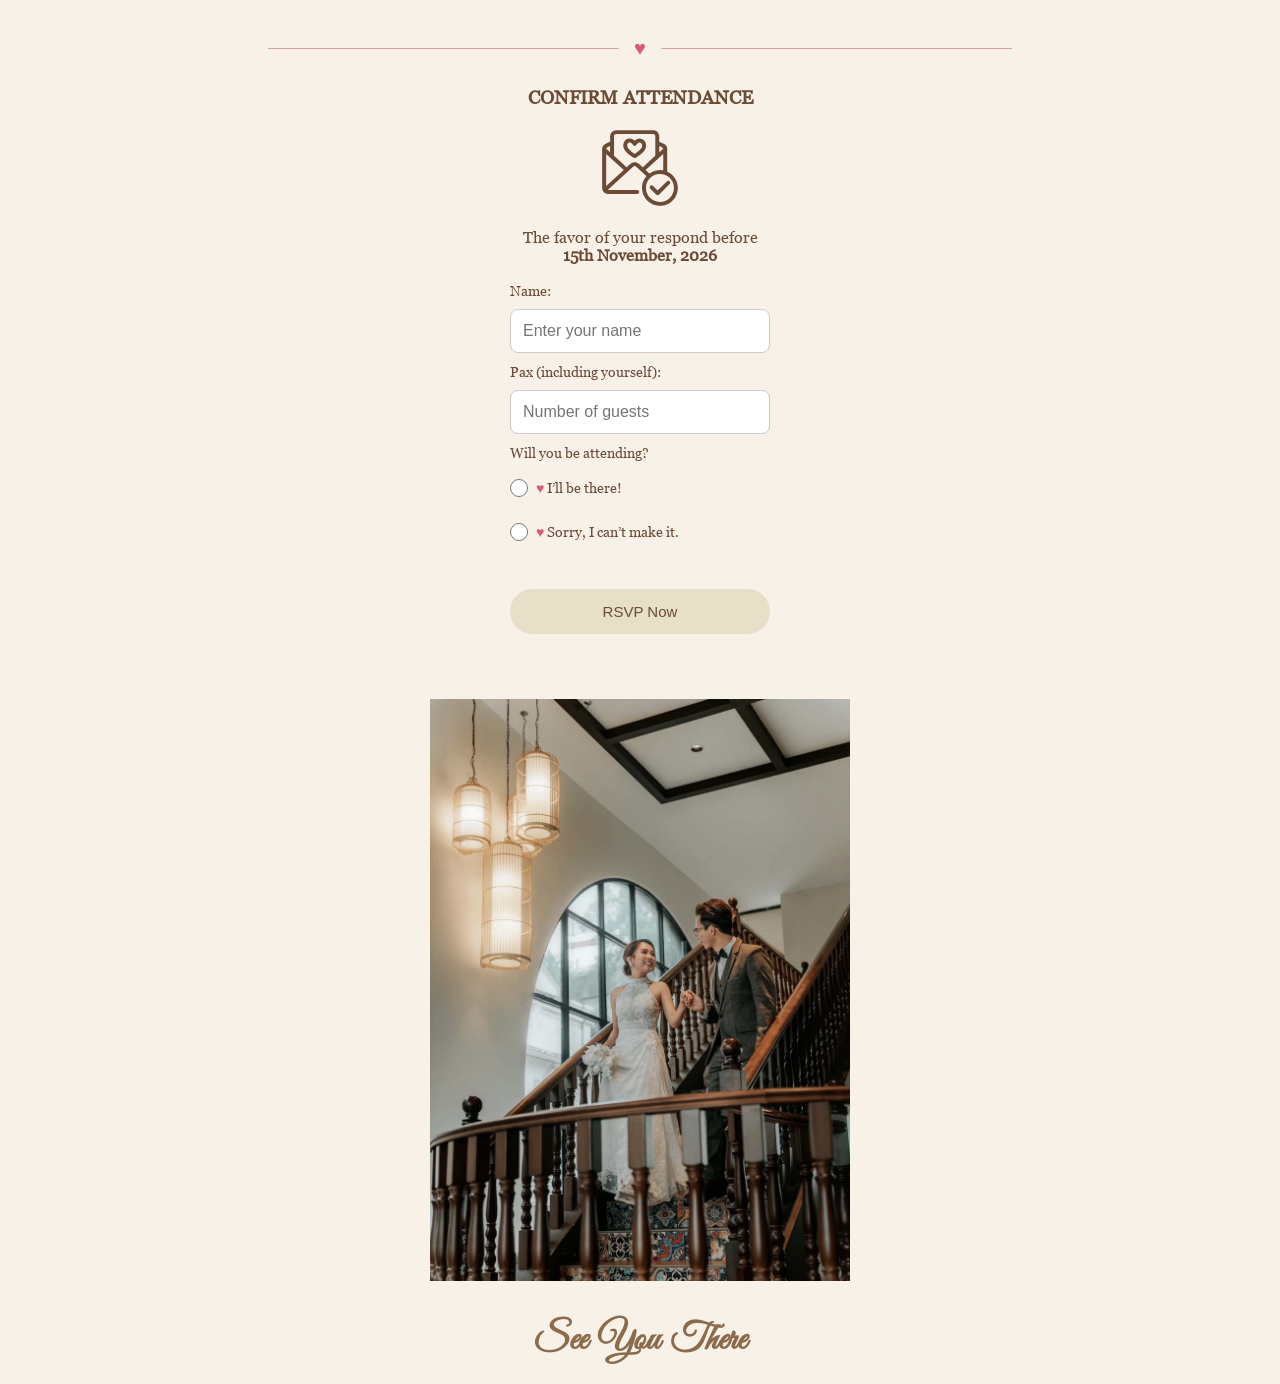
==== commit e1067bc5: "Add files via upload" ====
--- a/index.html
+++ b/index.html
@@ -297,9 +297,14 @@
                 <div class="timeline-heart" aria-hidden="true">♥</div>
                 <div class="info">
                     <h4>12:00pm</h4>
-                    <p>Party is over</p>
-                </div>
-            </div>
+                    <p>End of Ceremony</p>
+                </div>
+            </div>
+        </div>
+        <div class="TQspeak">
+            <span style="color: #d85b75;">♥ </span>
+            <span style="font-family: 'Great Vibes Local', 'Great Vibes', cursive; font-size: 28px;color: #d8a0a0;">Thank you for celebrating with us</span>
+            <span style="color: #d85b75;">♥ </span>
         </div>
     </section>
 
--- a/style.css
+++ b/style.css
@@ -893,6 +893,15 @@
     line-height: 1.3;
     margin: 0;
 }
+
+.TQspeak {
+    text-align: center;
+    color: #d8a0a0;
+    margin: 15px 0 15px;
+    font-weight: 500;
+    padding-bottom: 0;
+}
+
 
 /* love icon */
 
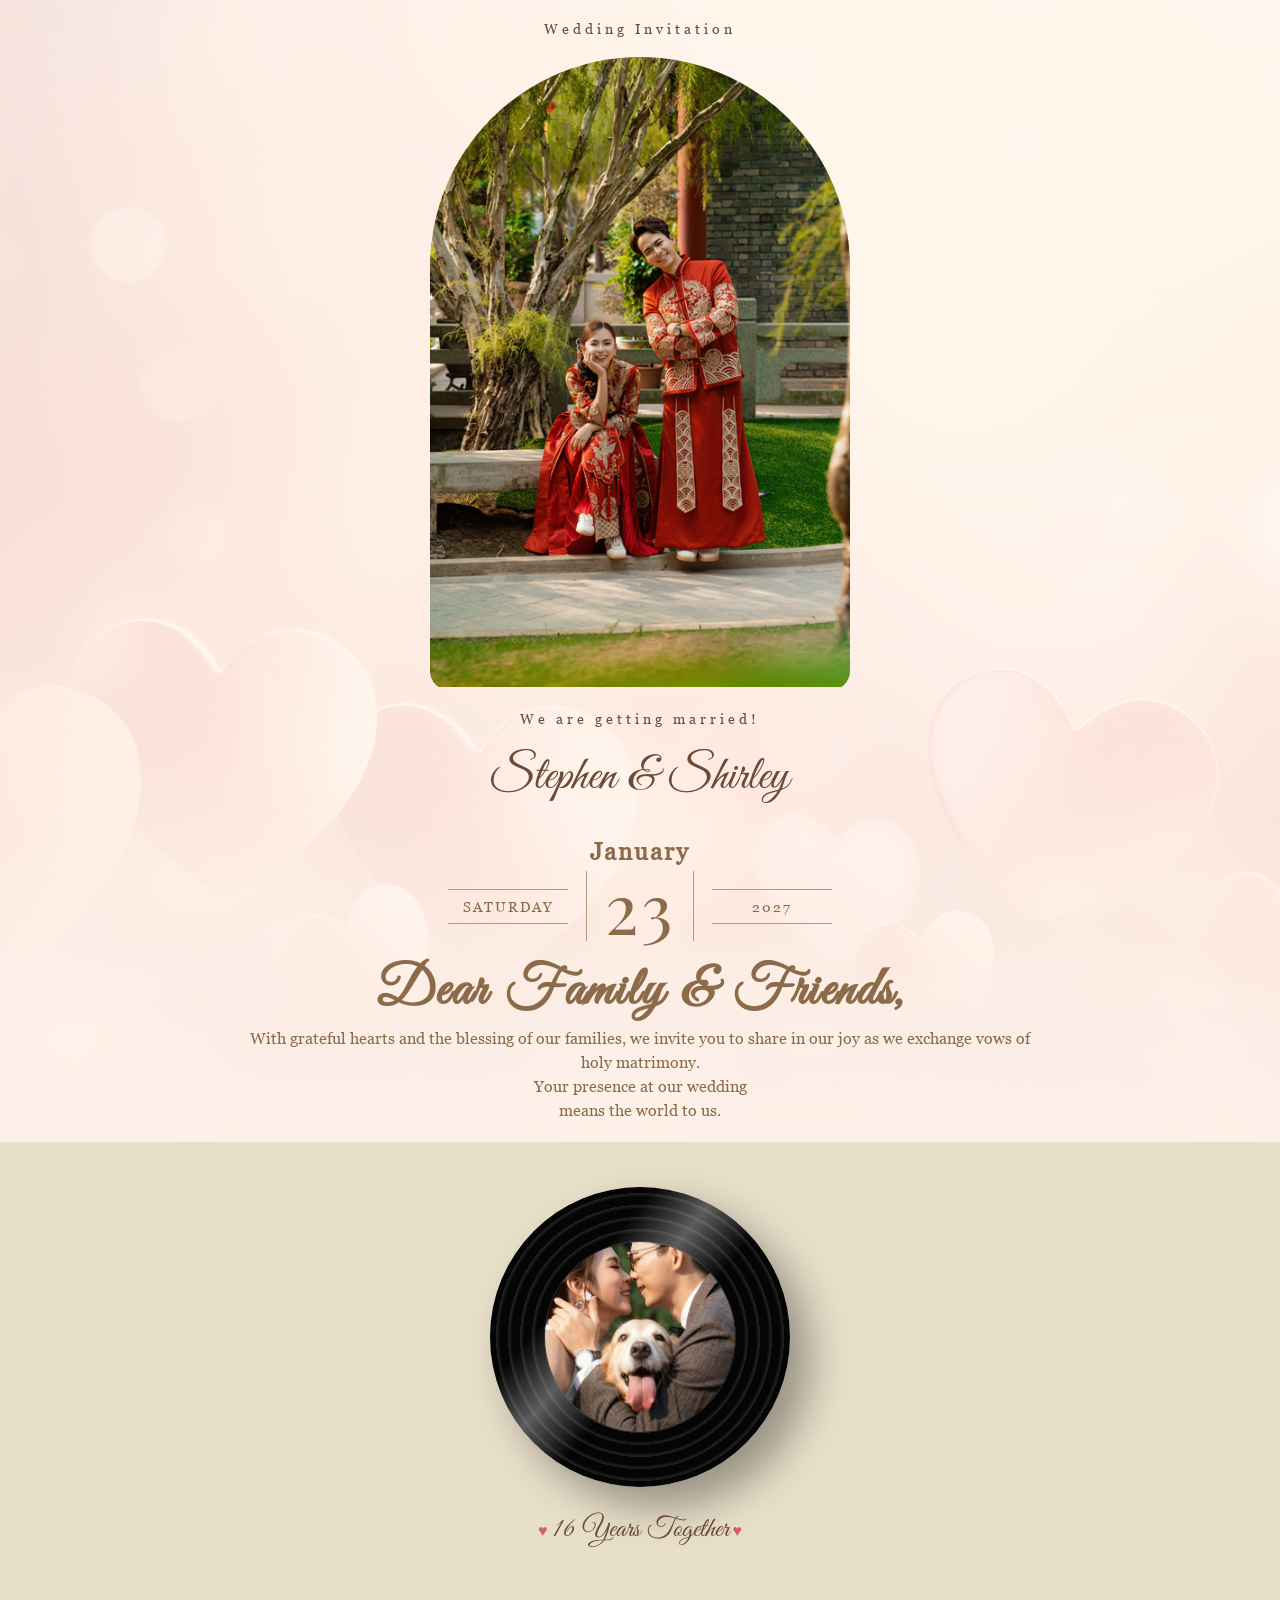
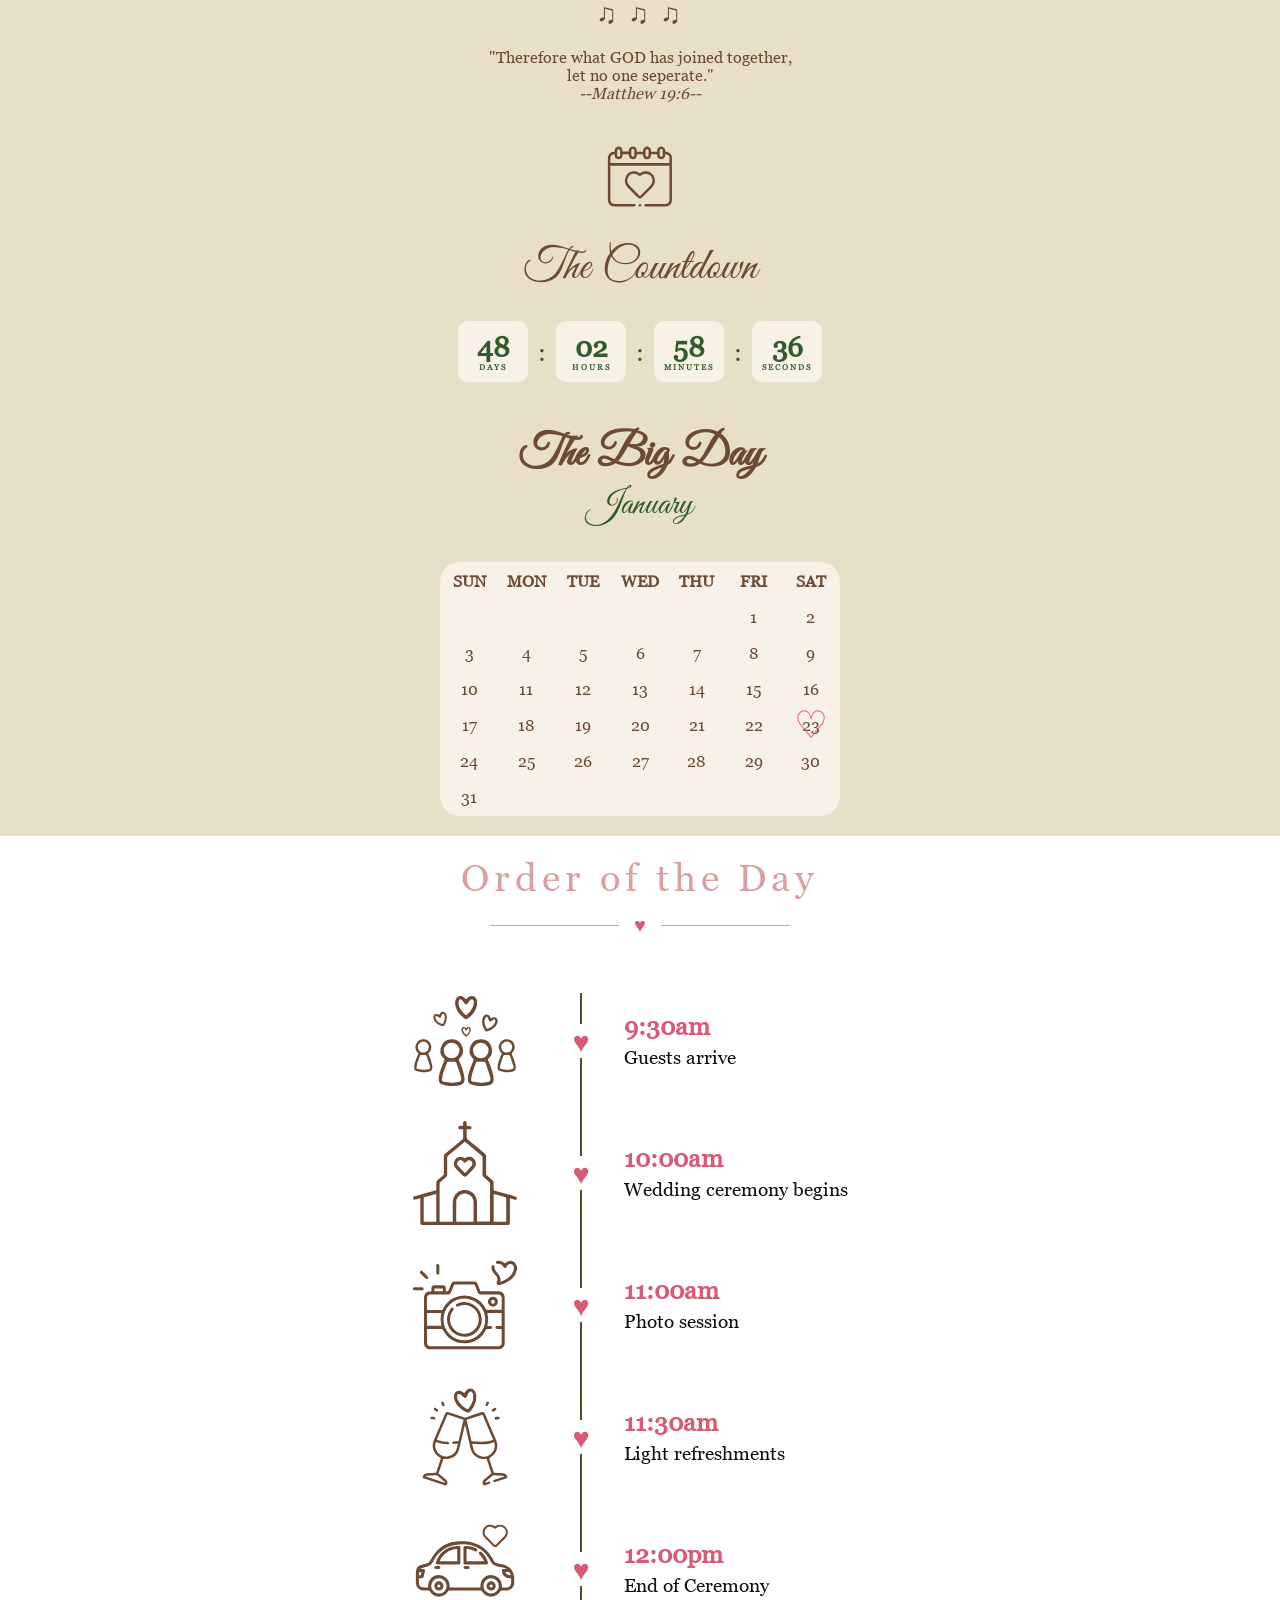
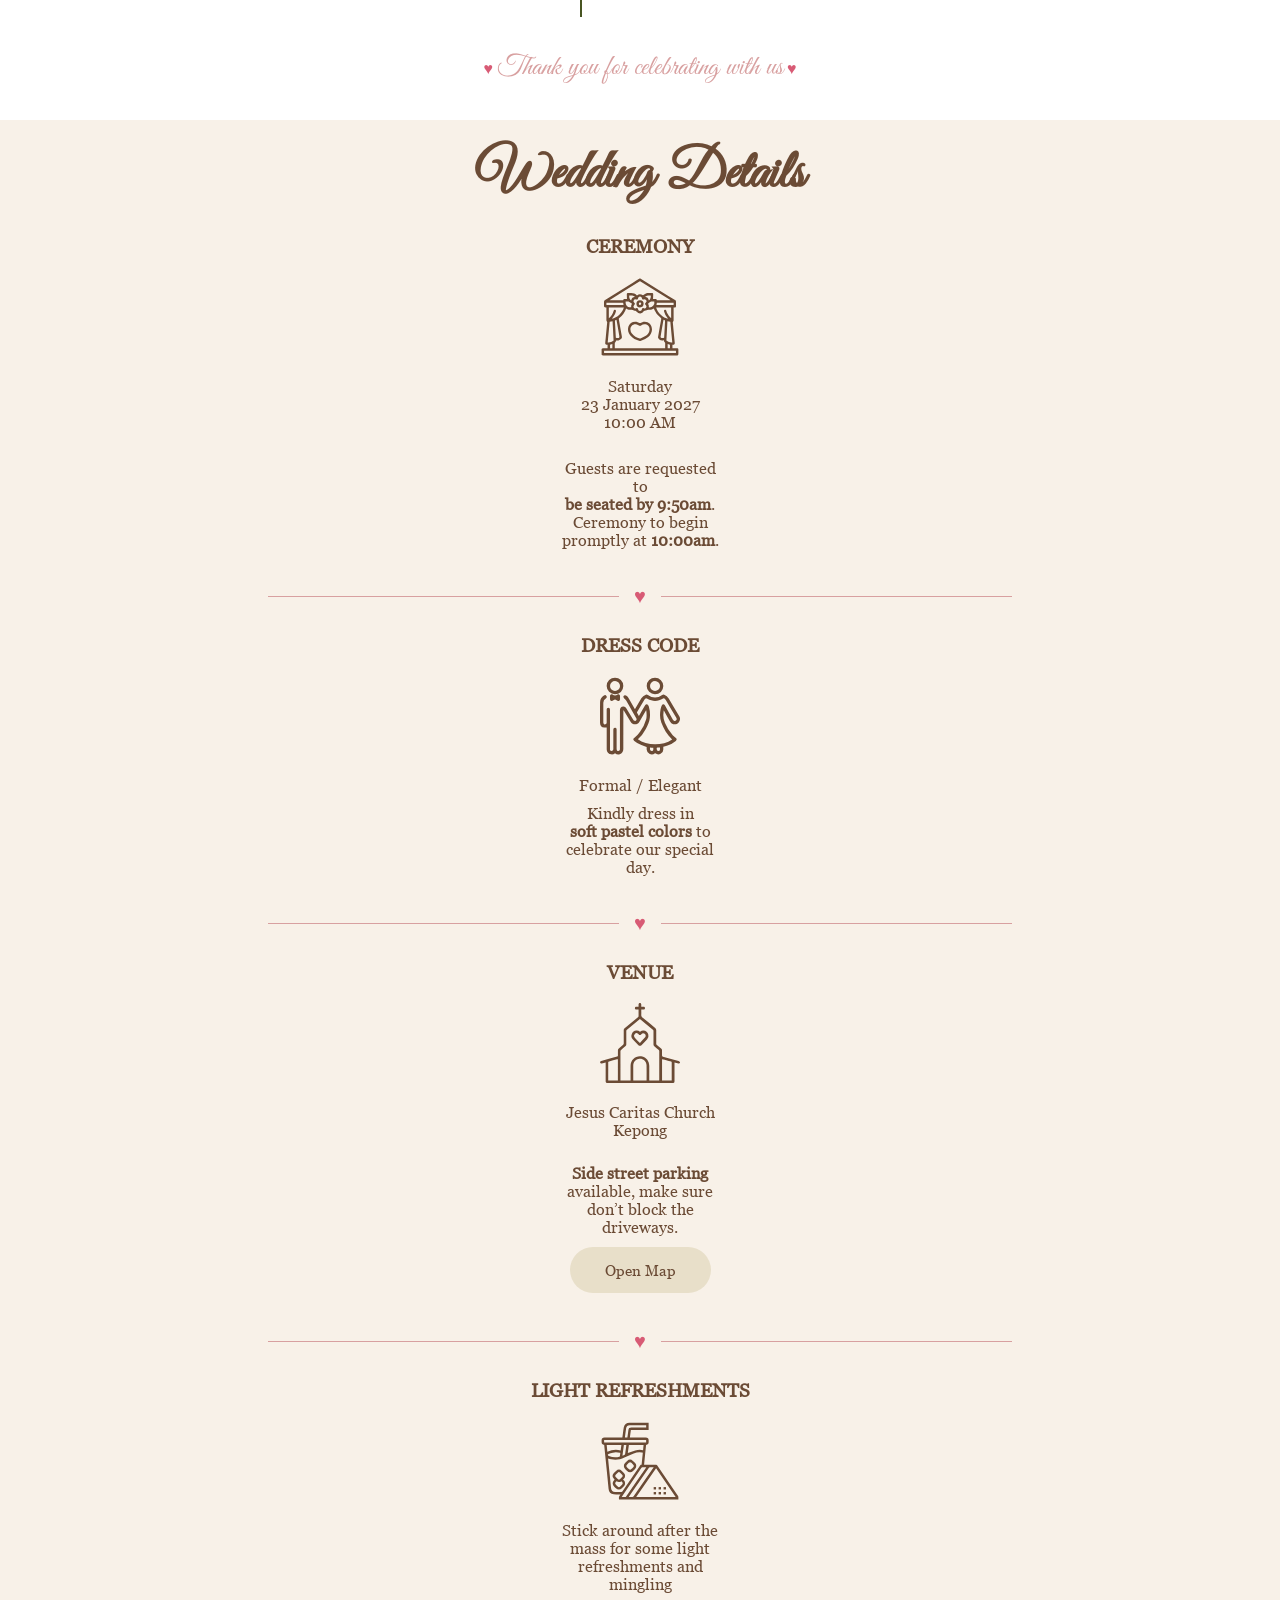
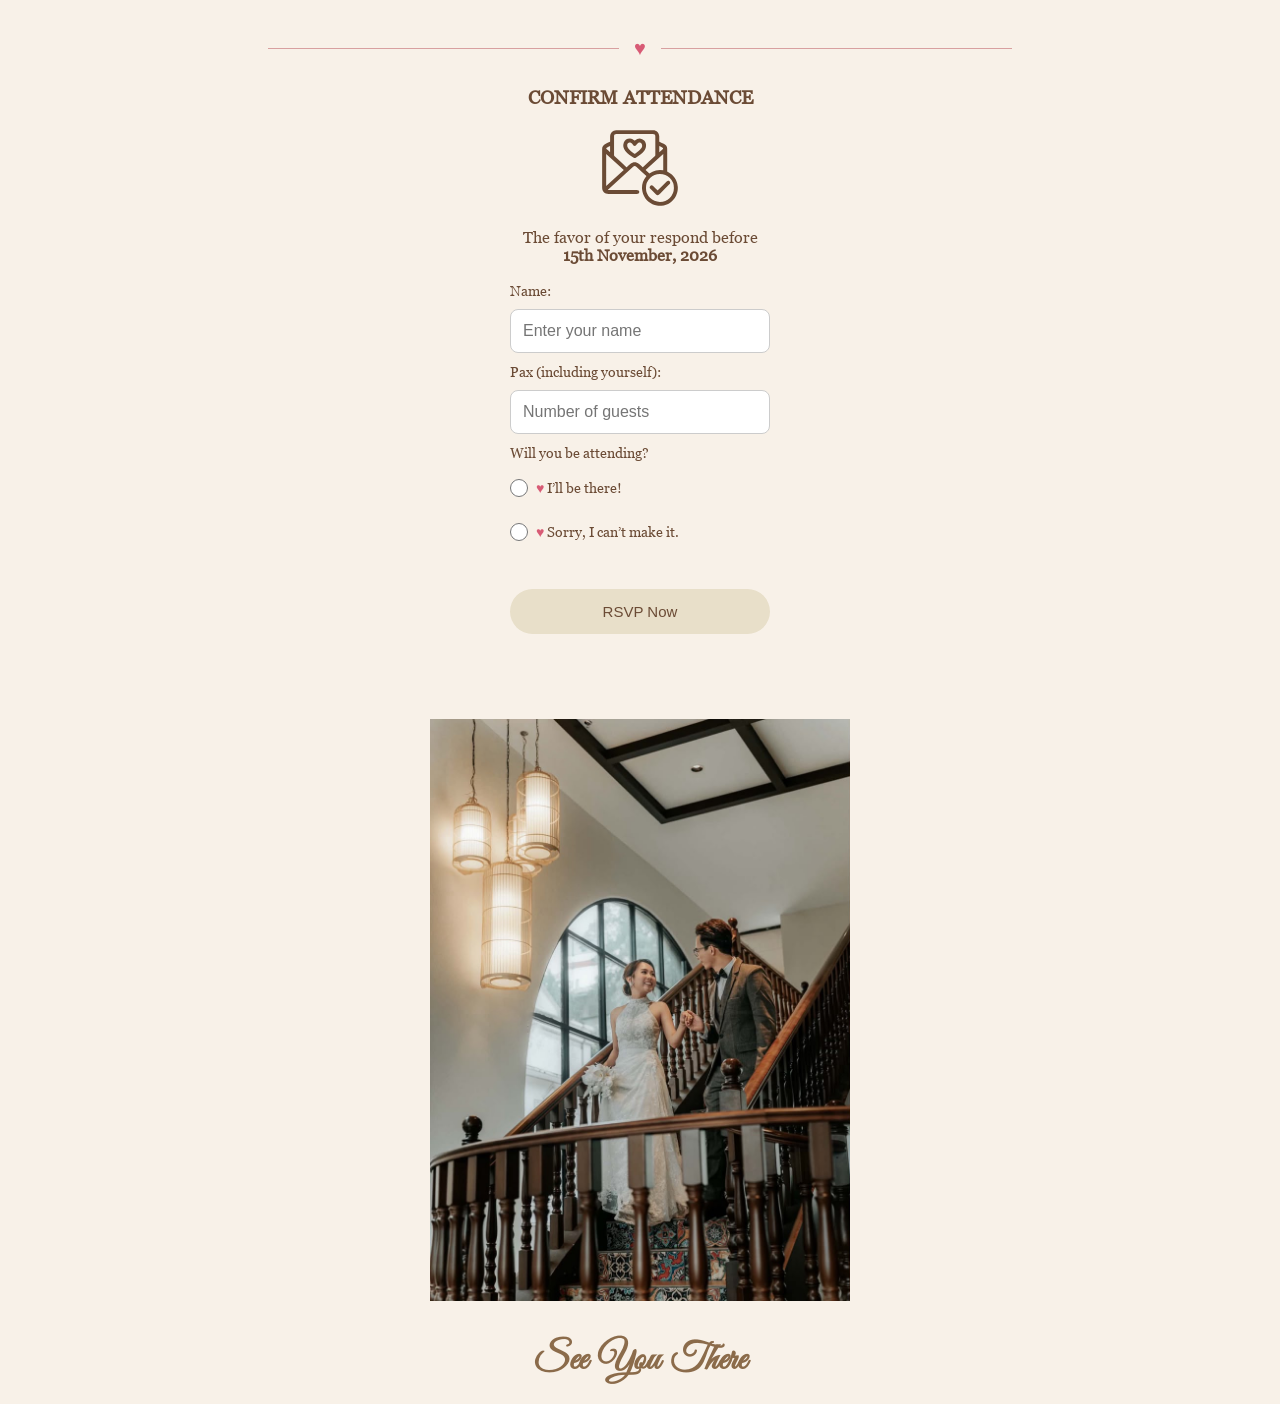
==== commit 34834738: "Add files via upload" ====
--- a/index.html
+++ b/index.html
@@ -1,410 +1,409 @@
-﻿<!DOCTYPE html>
-<html lang="en">
-<head>
-    <meta charset="UTF-8">
-    <meta name="viewport" content="width=device-width, initial-scale=1.0">
-
-    <title>Wedding Invitation</title>
-
-    <link rel="stylesheet" href="style.css">
-
-    <link href="https://fonts.googleapis.com/css2?family=Great+Vibes&family=Ma+Shan+Zheng&family=Playfair+Display:wght@400;600&display=swap" rel="stylesheet">
-
-</head>
-
-<body>
-
-
-    <section class="hero">
-        <p class="small">
-            Wedding Invitation
-        </p>
-
-        <div class="hero-banner">
-            <img src="assets/couple-main.jpg" alt="Wedding Couple">
-            <div class="monogram">
-            </div>
-        </div>
-
-        <div class="content reveal">
-
-            <p class="small">
-                We are getting married!
-            </p>
-
-            <h1>
-                Stephen & Shirley
-                <br />
-            </h1>
-
-            <div class="wedding-date">
-
-                <div class="year">
-                    January
-                </div>
-
-                <div class="date-row">
-
-                    <div class="date-side">
-                        <span>SATURDAY</span>
-                    </div>
-
-
-                    <div class="date-number">
-                        23
-                    </div>
-
-
-                    <div class="date-side">
-                        <span>2027</span>
-                    </div>
-
-                </div>
-
-
-                <div class="lunar">
-                    <br />
-                   <h2>Dear Family & Friends,</h2>
-                        
-                    <span>
-                        With grateful hearts and the blessing of our families, we invite you to share in our joy as we exchange vows of holy matrimony. <br />Your presence at our wedding <br />means the world to us.
-                    </span>
-                </div>
-
-            </div>
-</div>
-
-    </section>
-
-    <section class="vinyl-section reveal">
-
-        <p class="vinyl-title">
-           
-        </p>
-
-        <div class="vinyl" id="vinyl">
-
-            <div class="vinyl-photo">
-                <img src="assets/couple3.jpg">
-            </div>
-
-        </div>
-
-        <p style="margin: 25px 0;">
-            <span style="color: #d85b75;">♥ </span>
-            <span style="font-family: 'Great Vibes Local', 'Great Vibes', cursive; font-size: 28px;">⁠16 Years Together</span>
-            <span style="color: #d85b75;">♥ </span>
-        </p>
-        <p class="music-text">
-            <span class="music-note">♫</span>
-            <span class="music-note">♫</span>
-            <span class="music-note">♫</span>
-        </p>
-
-        
-        <br />
-        <p>"Therefore what GOD has joined together,<br /> let no one seperate." </p>
-        <p style="font-style:italic">--Matthew 19:6--</p>
-
-        <audio id="music" autoplay loop>
-
-            <source src="assets/music-new.mp3"
-                    type="audio/mp3">
-        </audio>
-
-
-    </section>
-
-    <section class="count reveal calendar-section">
-
-
-        <div class="countdown-calendar-icon" aria-hidden="true">
-            <div class="">
-                <img style="width: 80%; margin: 0 auto;" src="assets/wedding-icon_calender.svg" alt="Bride and groom wedding icon" />
-            </div>
-        </div>
-
-        <p class="small-title">
-            The Countdown
-        </p>
-
-
-        <div class="big-countdown">
-
-
-            <div class="countdown-container">
-                <span id="days">00</span>
-                <p>DAYS</p>
-            </div>
-
-
-            <div class="colon">:</div>
-
-
-            <div class="countdown-container">
-                <span id="hours">00</span>
-                <p>HOURS</p>
-            </div>
-
-
-            <div class="colon">:</div>
-
-
-            <div class="countdown-container">
-                <span id="mins">00</span>
-                <p>MINUTES</p>
-            </div>
-
-
-            <div class="colon">:</div>
-
-
-            <div class="countdown-container">
-                <span id="secs">00</span>
-                <p>SECONDS</p>
-            </div>
-
-
-        </div>
-
-        <h2 class="big-day">
-            The Big Day
-        </h2>
-
-
-        <div class="month">
-            January
-        </div>
-
-
-
-
-        <div class="calendar">
-
-
-            <div>SUN</div>
-            <div>MON</div>
-            <div>TUE</div>
-            <div>WED</div>
-            <div>THU</div>
-            <div>FRI</div>
-            <div>SAT</div>
-
-
-            <span></span>
-            <span></span>
-            <span></span>
-            <span></span>
-            <span></span>
-
-
-            <span>1</span>
-            <span>2</span>
-            <span>3</span>
-            <span>4</span>
-            <span>5</span>
-
-            <span>6</span>
-            <span>7</span>
-            <span>8</span>
-            <span>9</span>
-            <span>10</span>
-            <span>11</span>
-            <span>12</span>
-
-
-            <span>13</span>
-            <span>14</span>
-            <span>15</span>
-            <span>16</span>
-            <span>17</span>
-            <span>18</span>
-            <span>19</span>
-
-
-            <span>20</span>
-            <span>21</span>
-            <span>22</span>
-            <span class="wedding-day hithere">23</span>
-            <span>24</span>
-            <span>25</span>
-            <span>26</span>
-
-
-            <span>27</span>
-            <span>28</span>
-            <span>29</span>
-            <span>30</span>
-            <span>31</span>
-
-
-        </div>
-    </section>
-
-    <section class="timeline-section reveal">
-        <h2 class="timeline-title">Order of the Day</h2>
-        <div class="love-divider timeline-heading-divider"><span>♥</span></div>
-
-        <div class="timeline">
-            <div class="timeline-item">
-                <div class="timeline-icon bounce">
-                    <img src="assets/wedding-icon_guest.svg" alt="Bride and groom wedding icon" />
-                </div>
-                <div class="timeline-heart" aria-hidden="true">♥</div>
-                <div class="info">
-                    <h4>9:30am</h4>
-                    <p>Guests arrive</p>
-                </div>
-            </div>
-
-            <div class="timeline-item"> 
-                <div class="timeline-icon bounce2">
-                    <img src="assets/wedding-icon_chruch.svg" alt="Bride and groom wedding icon" />
-                </div>
-                <div class="timeline-heart" aria-hidden="true">♥</div>
-                <div class="info">
-                    <h4>10:00am</h4>
-                    <p>Wedding ceremony begins</p>
-                </div>
-            </div>
-
-            <div class="timeline-item">
-                <div class="timeline-icon bounce">
-                    <img src="assets/wedding-icon_photo.svg" alt="Bride and groom wedding icon" />
-                </div>
-                <div class="timeline-heart" aria-hidden="true">♥</div>
-                <div class="info">
-                    <h4>11:00am</h4>
-                    <p>Photo session</p>
-                </div>
-            </div>
-
-            <div class="timeline-item">
-                <div class="timeline-icon bounce2">
-                    <img src="assets/wedding-icon_light refreshment.svg" alt="Bride and groom wedding icon" />
-                </div>
-                <div class="timeline-heart" aria-hidden="true">♥</div>
-                <div class="info">
-                    <h4>11:30am</h4>
-                    <p>Light refreshments</p>
-                </div>
-            </div>
-
-            <div class="timeline-item">
-                <div class="timeline-icon bounce">
-                    <img src="assets/wedding-icon_party over.svg" alt="Bride and groom wedding icon" />
-                </div>
-                <div class="timeline-heart" aria-hidden="true">♥</div>
-                <div class="info">
-                    <h4>12:00pm</h4>
-                    <p>End of Ceremony</p>
-                </div>
-            </div>
-        </div>
-        <div class="TQspeak">
-            <span style="color: #d85b75;">♥ </span>
-            <span style="font-family: 'Great Vibes Local', 'Great Vibes', cursive; font-size: 28px;color: #d8a0a0;">Thank you for celebrating with us</span>
-            <span style="color: #d85b75;">♥ </span>
-        </div>
-    </section>
-
-    
-    <section class="details reveal">
-
-        <h2>
-            Wedding Details
-        </h2>
-
-
-        <div class="card love-icon">
-
-            <h3>
-                Ceremony
-            </h3>
-            <div class="icon">
-                <img src="assets/wedding-icon_ceremony.svg" alt="Bride and groom wedding icon" />
-            </div>
-
-            <p>
-                Saturday<br>
-                23 January 2027<br>
-                10:00 AM
-            </p>
-            <br />
-            <p style="padding: 10px; border-radius: 10px; width: 70%; margin: 0 auto;">Guests are requested to <strong class="pulse-text-size">be seated by 9:50am</strong>. Ceremony to begin promptly at <strong>10:00am</strong>.</p>
-
-        </div>
-
-        <div class="love-divider">
-            <span>♥</span>
-        </div>
-
-        <div class="card love-icon">
-            <h3>
-                Dress Code
-            </h3>
-            <div class="icon">
-                <img src="assets/wedding-icon_dress code.svg" alt="Bride and groom wedding icon" />
-            </div>
-            <p>
-                Formal / Elegant
-            </p>
-
-            <p style="padding: 10px; border-radius: 10px;width: 70%;margin: 0 auto;">
-                Kindly dress in <strong class="pulse-text-size">soft pastel colors</strong>
-                to celebrate our special day.
-            </p>
-        </div>
-        <div class="love-divider">
-            <span>♥</span>
-        </div>
-
-        <div class="card love-icon">
-
-            <h3>
-                Venue
-            </h3>
-            <div class="icon">
-                <img src="assets/wedding-icon_chruch.svg" alt="Bride and groom wedding icon" />
-            </div>
-
-            <p>
-                Jesus Caritas Church<br>
-                Kepong
-            </p>
-            <p style="padding: 10px; border-radius: 10px; width: 70%; margin: 15px auto;"><strong class="pulse-text-size">Side street parking</strong> available, make sure don’t block the driveways.</p>
-            <a href="https://maps.app.goo.gl/SShtHz4mryDE18GN8" target="_blank">
-                Open Map
-            </a>
-
-        </div>
-
-        <div class="love-divider" style="margin-top: 25px;">
-            <span>♥</span>
-        </div>
-        <div class="card love-icon">
-            <h3>
-                Light Refreshments
-            </h3>
-            <div class="icon">
-                <img src="assets/wedding-icon_light refreshment2.svg" alt="Bride and groom wedding icon" />
-            </div>
-
-            <p style=" width: 70%; margin: 0 auto;">
-                Stick around after the mass for some light refreshments and mingling
-            </p>
-            <br />
-        </div>
-
-        <div class="love-divider">
-            <span>♥</span>
-        </div>
-
+﻿<!DOCTYPE html>
+<html lang="en">
+<head>
+    <meta charset="UTF-8">
+    <meta name="viewport" content="width=device-width, initial-scale=1.0">
+
+    <title>Wedding Invitation</title>
+
+    <link rel="stylesheet" href="style.css">
+
+    <link href="https://fonts.googleapis.com/css2?family=Great+Vibes&family=Ma+Shan+Zheng&family=Playfair+Display:wght@400;600&display=swap" rel="stylesheet">
+
+</head>
+
+<body>
+
+
+    <section class="hero">
+        <p class="small">
+            Wedding Invitation
+        </p>
+
+        <div class="hero-banner">
+            <img src="assets/couple-main.jpg" alt="Wedding Couple">
+            <div class="monogram">
+            </div>
+        </div>
+
+        <div class="content reveal">
+
+            <p class="small">
+                We are getting married!
+            </p>
+
+            <h1>
+                Stephen & Shirley
+                <br />
+            </h1>
+
+            <div class="wedding-date">
+
+                <div class="year">
+                    January
+                </div>
+
+                <div class="date-row">
+
+                    <div class="date-side">
+                        <span>SATURDAY</span>
+                    </div>
+
+
+                    <div class="date-number">
+                        23
+                    </div>
+
+
+                    <div class="date-side">
+                        <span>2027</span>
+                    </div>
+
+                </div>
+
+
+                <div class="lunar">
+                    <br />
+                   <h2>Dear Family & Friends,</h2>
+                        
+                    <span>
+                        With grateful hearts and the blessing of our families, we invite you to share in our joy as we exchange vows of holy matrimony. <br />Your presence at our wedding <br />means the world to us.
+                    </span>
+                </div>
+
+            </div>
+</div>
+
+    </section>
+
+    <section class="vinyl-section reveal">
+
+        <p class="vinyl-title">
+           
+        </p>
+
+        <div class="vinyl" id="vinyl">
+
+            <div class="vinyl-photo">
+                <img src="assets/couple3.jpg">
+            </div>
+
+        </div>
+
+        <p style="margin: 25px 0;">
+            <span style="color: #d85b75;">♥ </span>
+            <span style="font-family: 'Great Vibes Local', 'Great Vibes', cursive; font-size: 28px;">⁠16 Years Together</span>
+            <span style="color: #d85b75;">♥ </span>
+        </p>
+        <p class="music-text">
+            <span class="music-note">♫</span>
+            <span class="music-note">♫</span>
+            <span class="music-note">♫</span>
+        </p>
+
+        
+        <br />
+        <p>"Therefore what GOD has joined together,<br /> let no one seperate." </p>
+        <p style="font-style:italic">--Matthew 19:6--</p>
+
+        <audio id="music" autoplay loop>
+
+            <source src="assets/music-new.mp3"
+                    type="audio/mp3">
+        </audio>
+
+
+    </section>
+
+    <section class="count reveal calendar-section">
+
+
+        <div class="countdown-calendar-icon" aria-hidden="true">
+            <div class="">
+                <img style="width: 80%; margin: 0 auto;" src="assets/wedding-icon_calender.svg" alt="Bride and groom wedding icon" />
+            </div>
+        </div>
+
+        <p class="small-title">
+            The Countdown
+        </p>
+
+
+        <div class="big-countdown">
+
+
+            <div class="countdown-container">
+                <span id="days">00</span>
+                <p>DAYS</p>
+            </div>
+
+
+            <div class="colon">:</div>
+
+
+            <div class="countdown-container">
+                <span id="hours">00</span>
+                <p>HOURS</p>
+            </div>
+
+
+            <div class="colon">:</div>
+
+
+            <div class="countdown-container">
+                <span id="mins">00</span>
+                <p>MINUTES</p>
+            </div>
+
+
+            <div class="colon">:</div>
+
+
+            <div class="countdown-container">
+                <span id="secs">00</span>
+                <p>SECONDS</p>
+            </div>
+
+
+        </div>
+
+        <h2 class="big-day">
+            The Big Day
+        </h2>
+
+
+        <div class="month">
+            January
+        </div>
+
+
+
+
+        <div class="calendar">
+
+
+            <div>SUN</div>
+            <div>MON</div>
+            <div>TUE</div>
+            <div>WED</div>
+            <div>THU</div>
+            <div>FRI</div>
+            <div>SAT</div>
+
+
+            <span></span>
+            <span></span>
+            <span></span>
+            <span></span>
+            <span></span>
+
+
+            <span>1</span>
+            <span>2</span>
+            <span>3</span>
+            <span>4</span>
+            <span>5</span>
+
+            <span>6</span>
+            <span>7</span>
+            <span>8</span>
+            <span>9</span>
+            <span>10</span>
+            <span>11</span>
+            <span>12</span>
+
+
+            <span>13</span>
+            <span>14</span>
+            <span>15</span>
+            <span>16</span>
+            <span>17</span>
+            <span>18</span>
+            <span>19</span>
+
+
+            <span>20</span>
+            <span>21</span>
+            <span>22</span>
+            <span class="wedding-day hithere">23</span>
+            <span>24</span>
+            <span>25</span>
+            <span>26</span>
+
+
+            <span>27</span>
+            <span>28</span>
+            <span>29</span>
+            <span>30</span>
+            <span>31</span>
+
+
+        </div>
+    </section>
+
+    <section class="timeline-section reveal">
+        <h2 class="timeline-title">Order of the Day</h2>
+        <div class="love-divider timeline-heading-divider"><span>♥</span></div>
+
+        <div class="timeline">
+            <div class="timeline-item">
+                <div class="timeline-icon bounce">
+                    <img src="assets/wedding-icon_guest.svg" alt="Bride and groom wedding icon" />
+                </div>
+                <div class="timeline-heart" aria-hidden="true">♥</div>
+                <div class="info">
+                    <h4>9:30am</h4>
+                    <p>Guests arrive</p>
+                </div>
+            </div>
+
+            <div class="timeline-item"> 
+                <div class="timeline-icon bounce2">
+                    <img src="assets/wedding-icon_chruch.svg" alt="Bride and groom wedding icon" />
+                </div>
+                <div class="timeline-heart" aria-hidden="true">♥</div>
+                <div class="info">
+                    <h4>10:00am</h4>
+                    <p>Wedding ceremony begins</p>
+                </div>
+            </div>
+
+            <div class="timeline-item">
+                <div class="timeline-icon bounce">
+                    <img src="assets/wedding-icon_photo.svg" alt="Bride and groom wedding icon" />
+                </div>
+                <div class="timeline-heart" aria-hidden="true">♥</div>
+                <div class="info">
+                    <h4>11:00am</h4>
+                    <p>Photo session</p>
+                </div>
+            </div>
+
+            <div class="timeline-item">
+                <div class="timeline-icon bounce2">
+                    <img src="assets/wedding-icon_light refreshment.svg" alt="Bride and groom wedding icon" />
+                </div>
+                <div class="timeline-heart" aria-hidden="true">♥</div>
+                <div class="info">
+                    <h4>11:30am</h4>
+                    <p>Light refreshments</p>
+                </div>
+            </div>
+
+            <div class="timeline-item">
+                <div class="timeline-icon bounce">
+                    <img src="assets/wedding-icon_party over.svg" alt="Bride and groom wedding icon" />
+                </div>
+                <div class="timeline-heart" aria-hidden="true">♥</div>
+                <div class="info">
+                    <h4>12:00pm</h4>
+                    <p>End of Ceremony</p>
+                </div>
+            </div>
+        </div>
+        <div class="TQspeak">
+            <span style="color: #d85b75;">♥ </span>
+            <span style="font-family: 'Great Vibes Local', 'Great Vibes', cursive; font-size: 28px;color: #d8a0a0;">Thank you for celebrating with us</span>
+            <span style="color: #d85b75;">♥ </span>
+        </div>
+    </section>
+
+    
+    <section class="details reveal">
+
+        <h2>
+            Wedding Details
+        </h2>
+
+
+        <div class="card love-icon">
+
+            <h3>
+                Ceremony
+            </h3>
+            <div class="icon">
+                <img src="assets/wedding-icon_ceremony.svg" alt="Bride and groom wedding icon" />
+            </div>
+
+            <p>
+                Saturday<br>
+                23 January 2027<br>
+                10:00 AM
+            </p>
+            <br />
+            <p style="padding: 10px; border-radius: 10px; width: 70%; margin: 0 auto;">Guests are requested to <strong class="pulse-text-size">be seated by 9:50am</strong>. Ceremony to begin promptly at <strong>10:00am</strong>.</p>
+
+        </div>
+
+        <div class="love-divider">
+            <span>♥</span>
+        </div>
+
+        <div class="card love-icon">
+            <h3>
+                Dress Code
+            </h3>
+            <div class="icon">
+                <img src="assets/wedding-icon_dress code.svg" alt="Bride and groom wedding icon" />
+            </div>
+            <p>
+                Formal / Elegant
+            </p>
+
+            <p style="padding: 10px; border-radius: 10px;width: 70%;margin: 0 auto;">
+                Kindly dress in <strong class="pulse-text-size">soft pastel colors</strong>
+                to celebrate our special day.
+            </p>
+        </div>
+        <div class="love-divider">
+            <span>♥</span>
+        </div>
+
+        <div class="card love-icon">
+
+            <h3>
+                Venue
+            </h3>
+            <div class="icon">
+                <img src="assets/wedding-icon_chruch.svg" alt="Bride and groom wedding icon" />
+            </div>
+
+            <p>
+                Jesus Caritas Church<br>
+                Kepong
+            </p>
+            <p style="padding: 10px; border-radius: 10px; width: 70%; margin: 15px auto;"><strong class="pulse-text-size">Side street parking</strong> available, make sure don’t block the driveways.</p>
+            <a href="https://maps.app.goo.gl/SShtHz4mryDE18GN8" target="_blank">
+                Open Map
+            </a>
+
+        </div>
+
+        <div class="love-divider" style="margin-top: 25px;">
+            <span>♥</span>
+        </div>
+        <div class="card love-icon">
+            <h3>
+                Light Refreshments
+            </h3>
+            <div class="icon">
+                <img src="assets/wedding-icon_light refreshment2.svg" alt="Bride and groom wedding icon" />
+            </div>
+
+            <p style=" width: 70%; margin: 0 auto;">
+                Stick around after the mass for some light refreshments and mingling
+            </p>
+            <br />
+        </div>
+
+        <div class="love-divider">
+            <span>♥</span>
+        </div>
+
         <div class="card love-icon">
             <h3>
                 Confirm Attendance
             </h3>
-
             <div class="icon hithere">
                 <img src="assets/wedding-icon_RSVP.svg" alt="Bride and groom wedding icon" />
             </div>
@@ -412,55 +411,55 @@
                 The favor of your respond before<br /> <strong class="pulse-text-size">15th November, 2026</strong>
             </p>
             <br />
-
-            <div class="rsvp-form">
-
-                <label for="guestName">Name:</label>
-                <input type="text" id="guestName" placeholder="Enter your name">
-
-                <label for="guestPax">Pax (including yourself):</label>
-                <input type="number" id="guestPax" placeholder="Number of guests" min="" value="">
-
-                <label for="confirm">Will you be attending?</label>
-
-                <label class="rsvp-option">
-                    <input type="radio" name="attendance" value="I’ll be there!" required>
-                    <span><span style="color:#d85b75">♥</span> I’ll be there!</span>
-                </label>
-                <label class="rsvp-option">
-                    <input type="radio" name="attendance" value="I can’t make it.">
-                    <span><span style="color:#d85b75">♥</span> Sorry, I can’t make it.</span>
-                </label>
-
-                <button type="button" class="whatsapp" onclick="sendRSVP()">
-                    RSVP Now
-                </button>
+            <div class="rsvp-form">
+
+                <label for="guestName">Name:</label>
+                <input type="text" id="guestName" placeholder="Enter your name">
+
+                <label for="guestPax">Pax (including yourself):</label>
+                <input type="text" id="guestPax" placeholder="Number of guests" min="" value="">
+
+                <label for="confirm">Will you be attending?</label>
+
+                <label class="rsvp-option">
+                    <input type="radio" name="attendance" value="church" required>
+                    <span><span style="color:#d85b75">♥</span> I’ll be there!</span>
+                </label>
+                <label class="rsvp-option">
+                    <input type="radio" name="attendance" value="none">
+                    <span><span style="color:#d85b75">♥</span> Sorry, I can’t make it.</span>
+                </label>
+
+                <button type="button" class="whatsapp" onclick="sendRSVP()">
+                    RSVP Now
+                </button>
+                <p id="rsvpStatus" role="status" aria-live="polite" style="font-size:12px;margin-top:10px;"></p>
             </div>
-        </div>
-
-
-    </section>
-
-
-
-    <section class="couple reveal couple-intro">
-
-        <div class="couple-photo2">
-            <img src="assets/couple-main2.jpg">
-        </div>
-               <br />
-        <br />
-        <h2 style="font-size: 38px;">
-            See You There
-        </h2>
-
-    </section>
-
-
-    <script src="script.js"></script>
-
-
-    
-
-</body>
-</html>
+        </div>
+
+
+    </section>
+
+
+
+    <section class="couple reveal couple-intro">
+
+        <div class="couple-photo2">
+            <img src="assets/couple-main2.jpg">
+        </div>
+               <br />
+        <br />
+        <h2 style="font-size: 38px;">
+            See You There
+        </h2>
+
+    </section>
+
+
+    <script src="script.js"></script>
+
+
+    
+
+</body>
+</html>
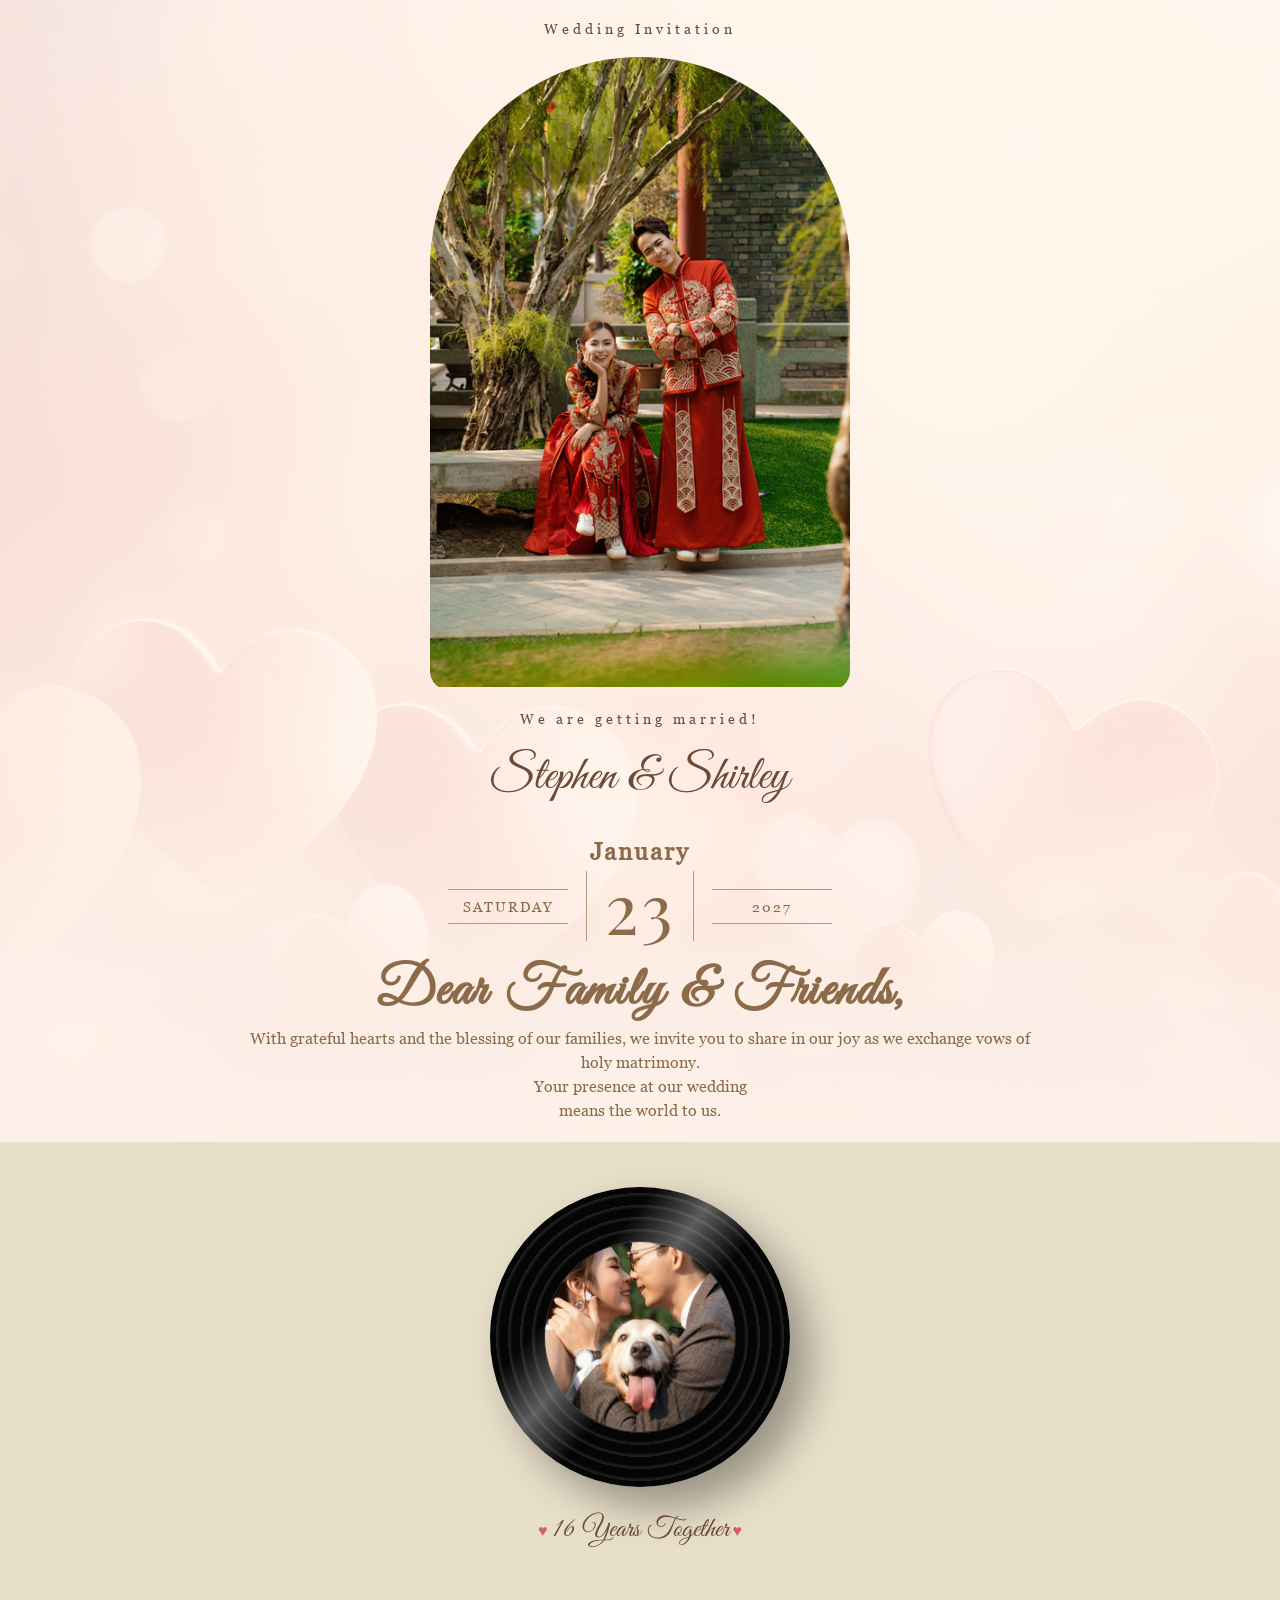
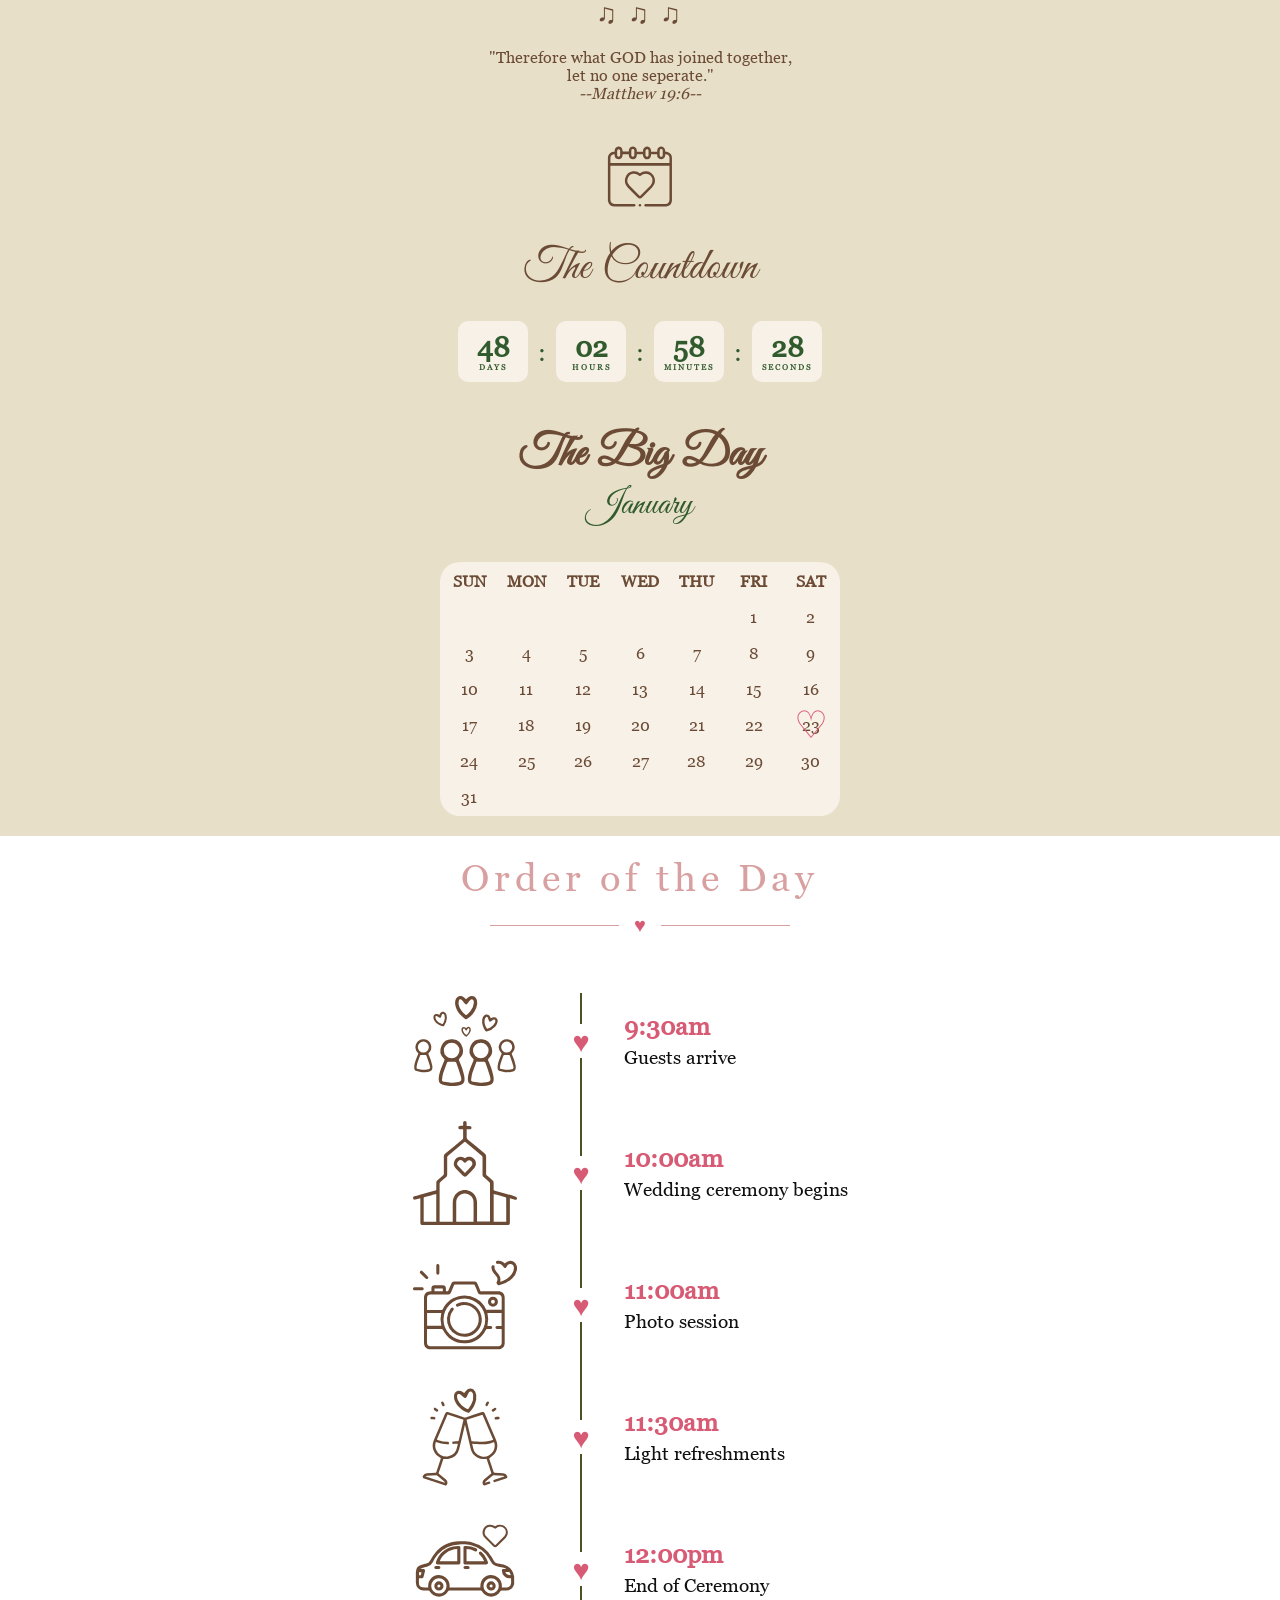
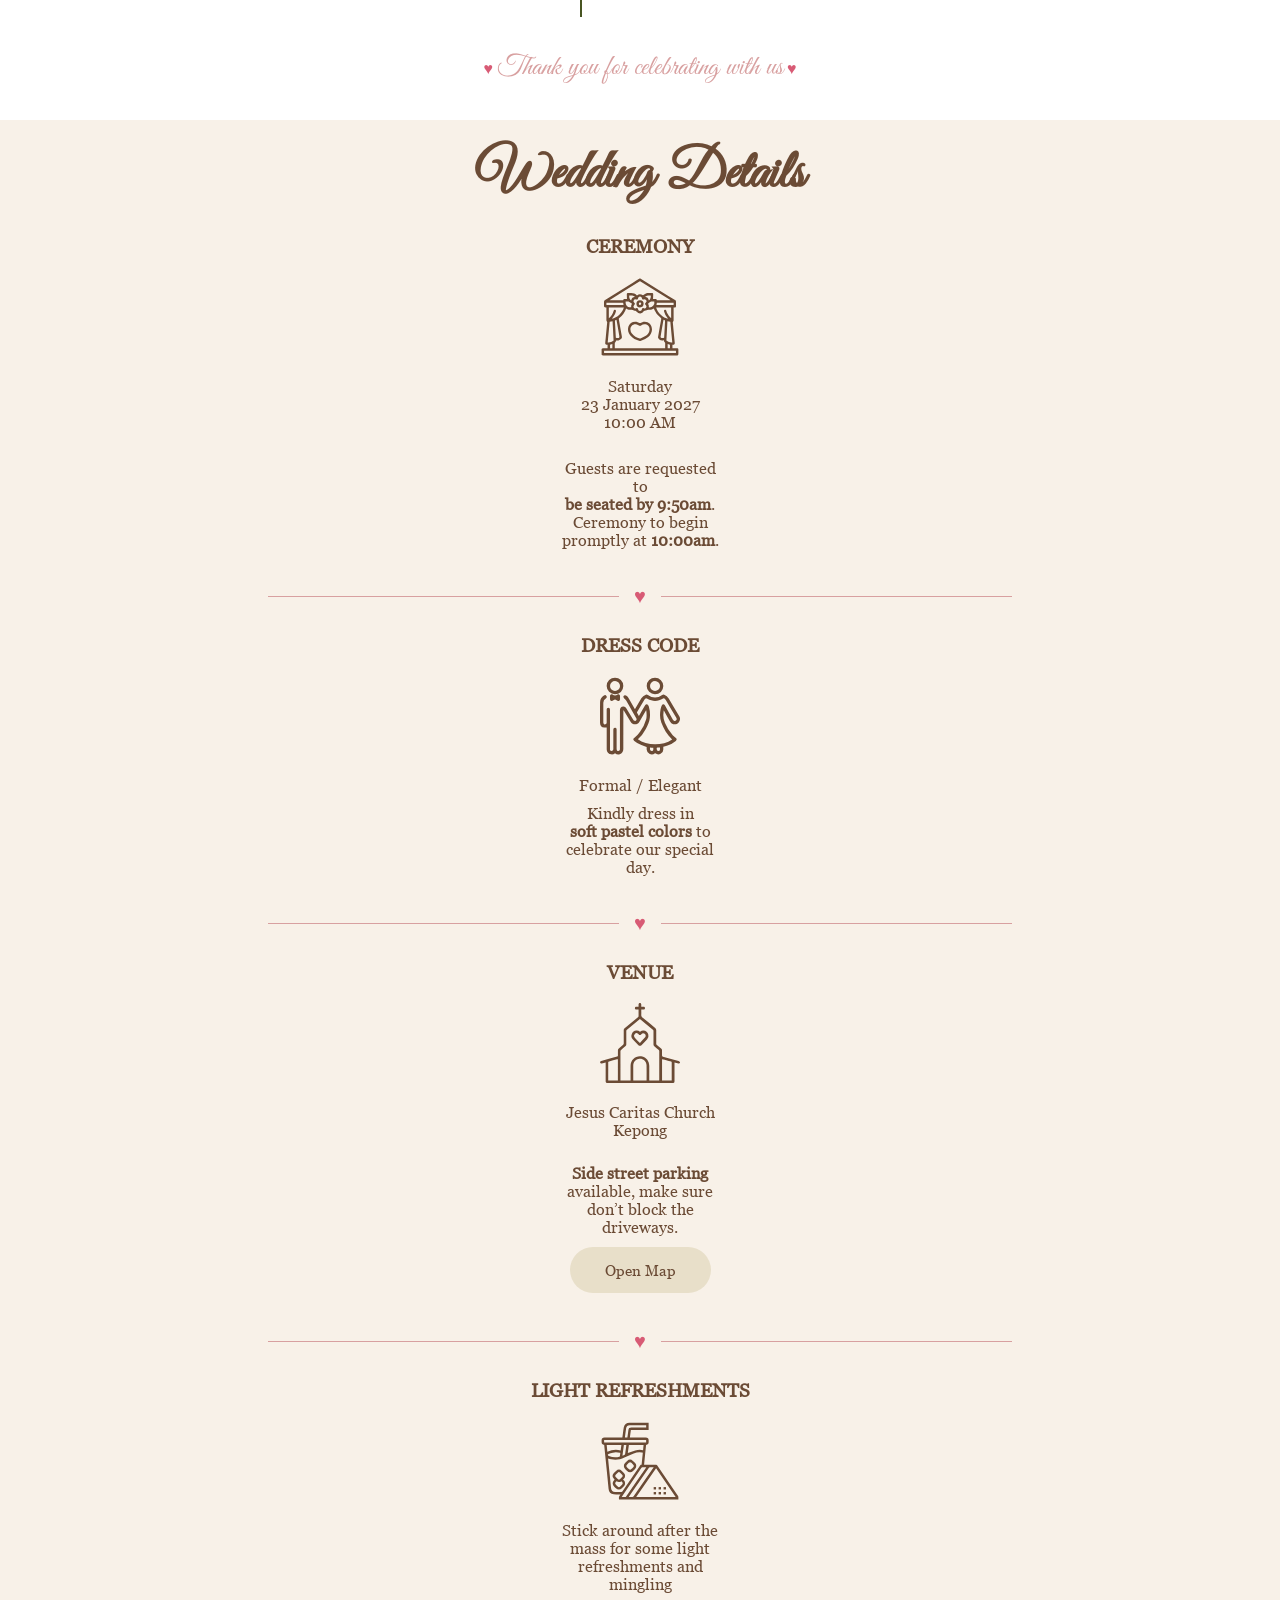
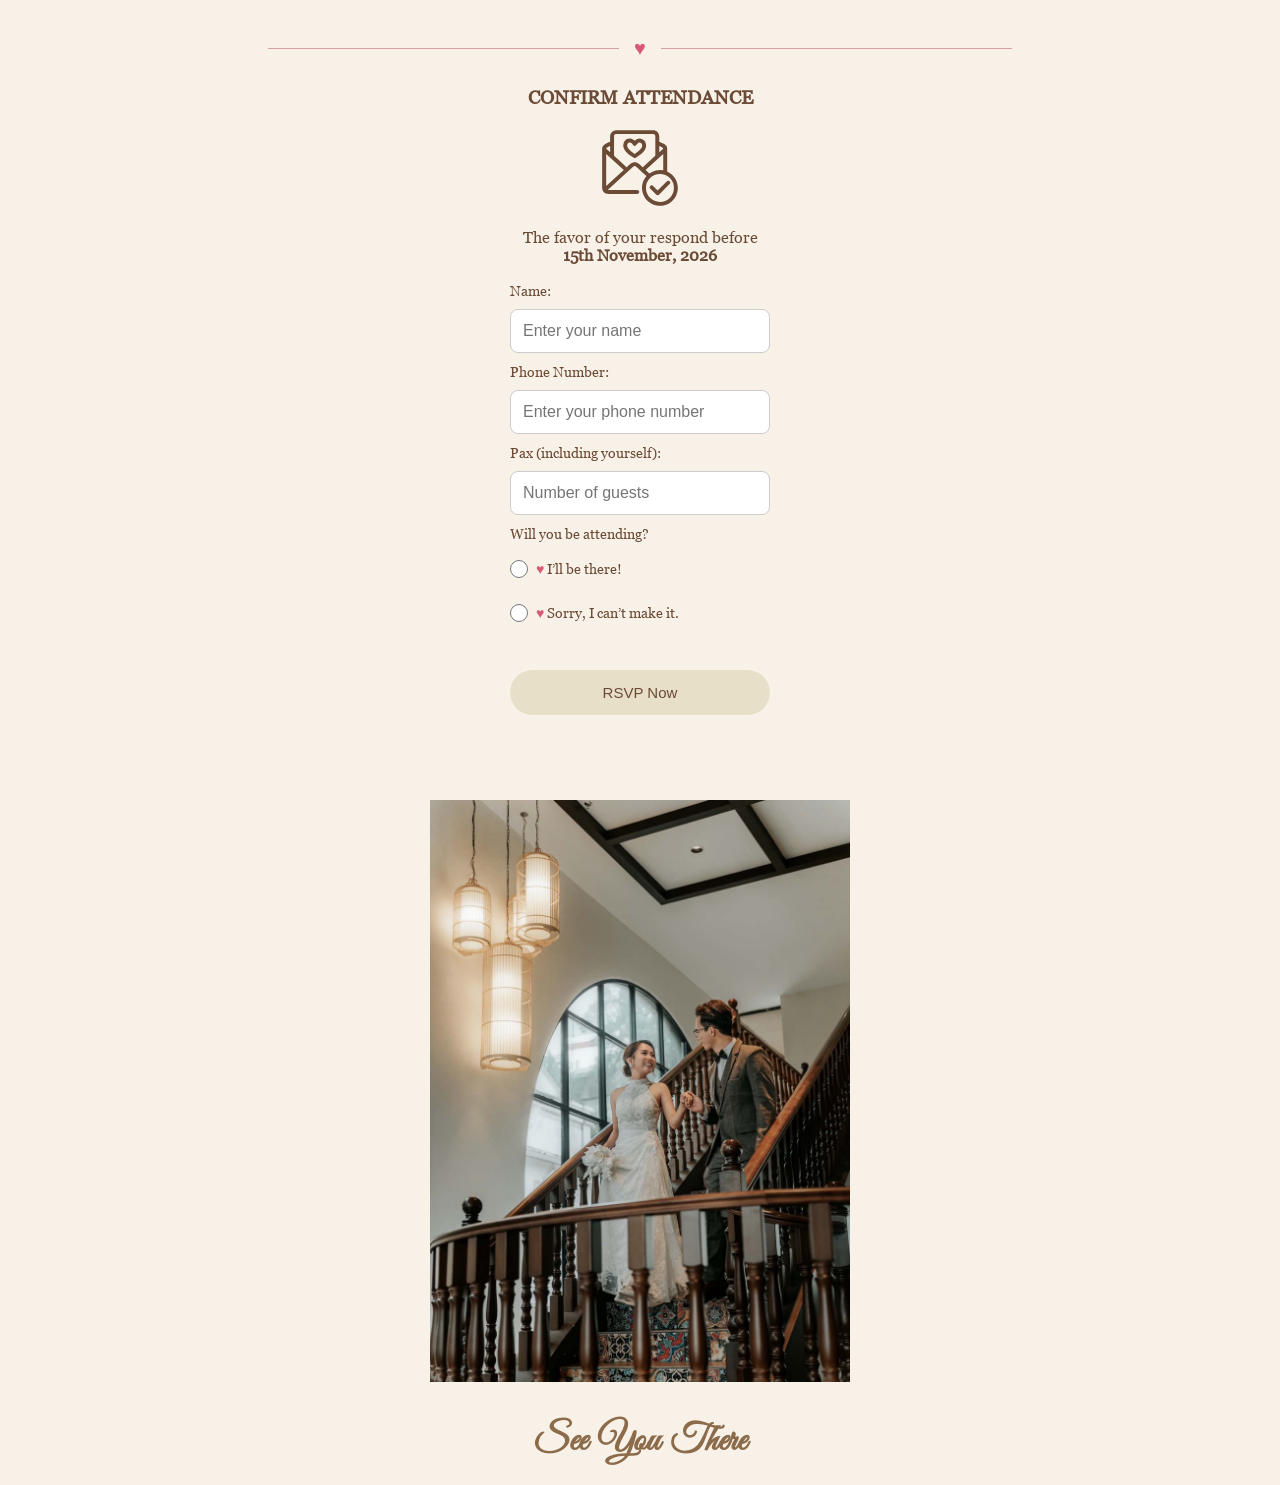
==== commit e3b796f9: "Add files via upload" ====
--- a/index.html
+++ b/index.html
@@ -416,6 +416,9 @@
                 <label for="guestName">Name:</label>
                 <input type="text" id="guestName" placeholder="Enter your name">
 
+                <label for="guestPhone">Phone Number:</label>
+                <input type="tel" id="guestPhone" placeholder="Enter your phone number" autocomplete="tel" inputmode="tel" required>
+
                 <label for="guestPax">Pax (including yourself):</label>
                 <input type="text" id="guestPax" placeholder="Number of guests" min="" value="">
 
